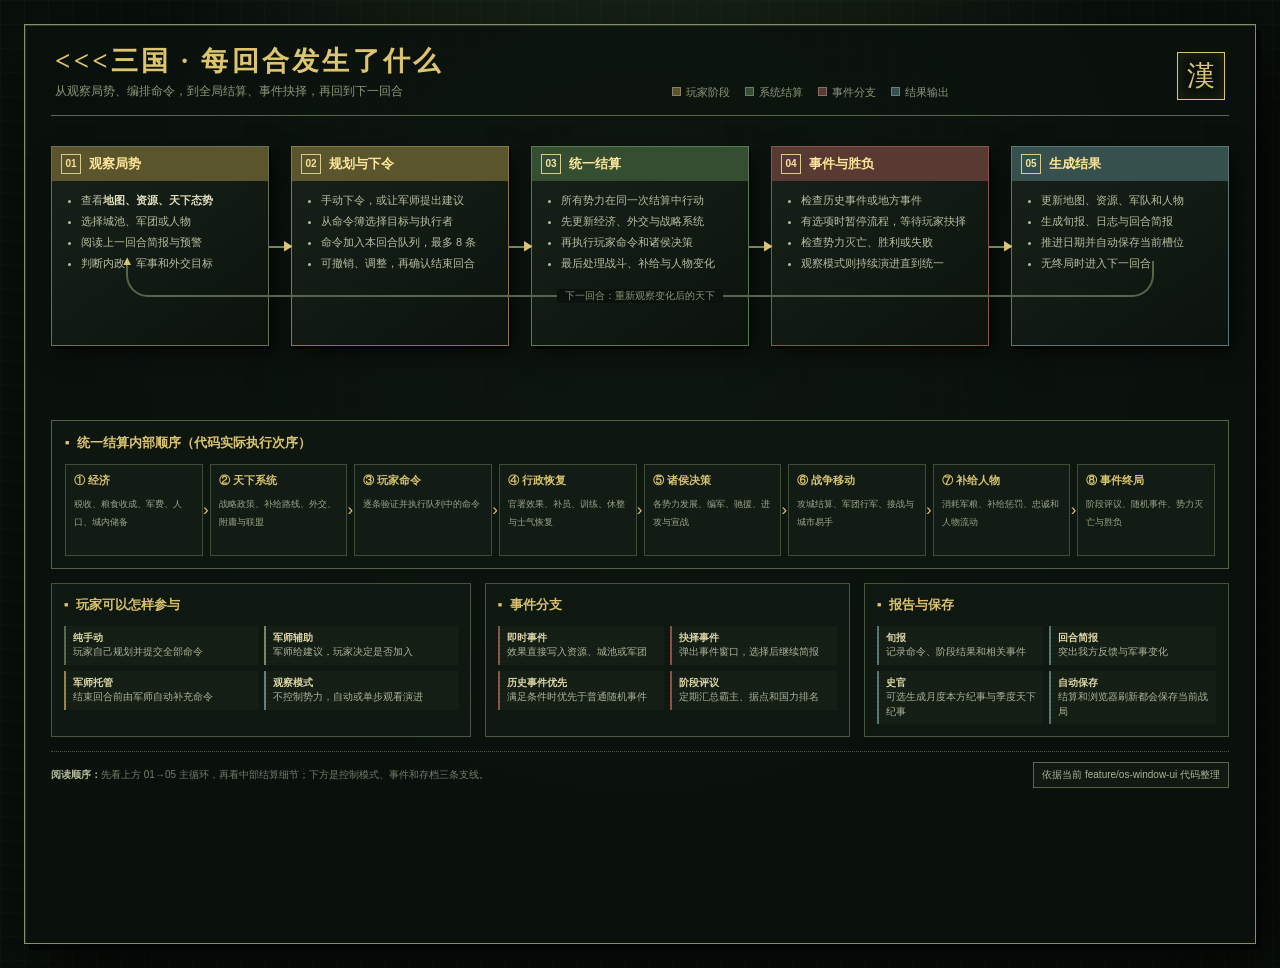
==== docs/game-turn-map.html @ da3f8b7a "docs: add visual turn flow map" ====
<!doctype html>
<html lang="zh-CN">
<head>
  <meta charset="utf-8">
  <meta name="viewport" content="width=device-width,initial-scale=1">
  <title>&lt;&lt;&lt;三国 · 回合流程图</title>
  <style>
    :root{--bg:#09100b;--panel:#111a13;--panel2:#172219;--line:#667353;--dim:#8d967a;--text:#e4dfbc;--gold:#ddc56f;--green:#91b879;--red:#cb7668;--blue:#7fa6a4;--shadow:#020503}
    *{box-sizing:border-box}html,body{margin:0;min-width:1080px;min-height:100%;background:var(--bg);color:var(--text);font-family:"Noto Sans SC","PingFang SC","Microsoft YaHei",sans-serif}body{background-image:linear-gradient(90deg,#53604812 1px,transparent 1px),linear-gradient(#5360480e 1px,transparent 1px),radial-gradient(circle at 50% 30%,#263522 0,transparent 58%);background-size:24px 24px,24px 24px,auto;padding:24px}.sheet{position:relative;width:calc(100vw - 48px);max-width:1500px;min-width:1032px;min-height:920px;margin:auto;border:1px solid #84906d;padding:22px 26px 28px;background:#0b120ddd;box-shadow:5px 6px 0 var(--shadow),18px 24px 70px #000c,inset 1px 1px #aeb78a33}.sheet:before{content:"";position:absolute;inset:0;pointer-events:none;background:repeating-linear-gradient(0deg,transparent 0,transparent 3px,#0002 4px)}header{position:relative;display:flex;align-items:end;justify-content:space-between;border-bottom:1px solid #59644c;padding:0 4px 15px}h1{margin:0;color:var(--gold);font:700 27px/1.1 serif;letter-spacing:.12em}header p{margin:6px 0 0;color:var(--dim);font-size:12px}header .seal{display:grid;place-items:center;width:48px;height:48px;border:1px solid var(--gold);color:var(--gold);font:28px serif;box-shadow:inset 0 0 13px #c3a84d25}.legend{display:flex;gap:15px;color:var(--dim);font-size:11px}.legend i{display:inline-block;width:9px;height:9px;margin-right:5px;border:1px solid #ffffff44}.loop{position:relative;display:grid;grid-template-columns:repeat(5,1fr);gap:22px;margin-top:30px}.node{position:relative;min-height:200px;border:1px solid var(--line);padding:0 12px 12px;background:linear-gradient(145deg,#172119,#0c130e);box-shadow:2px 3px 0 var(--shadow),8px 10px 22px #0008}.node:after{content:"";position:absolute;top:50%;right:-23px;width:22px;border-top:2px solid #78855f}.node:before{content:"▶";position:absolute;z-index:2;top:calc(50% - 8px);right:-27px;color:var(--gold);font-size:13px}.node:last-child:after,.node:last-child:before{display:none}.node-title{display:flex;align-items:center;gap:8px;height:34px;margin:0 -12px 10px;padding:0 9px;background:#46522f;color:#ffe799;font-size:13px;font-weight:700}.node-title b{display:grid;place-items:center;width:20px;height:20px;border:1px solid #d8cc8c;color:#f6e39a;font-size:10px}.node ul{margin:0;padding-left:17px;color:#b9bea2;font-size:11px;line-height:1.65}.node li+li{margin-top:3px}.node strong{color:var(--text)}.plan{border-color:#8d7641}.resolve{border-color:#577a50}.event{border-color:#8b554a}.output{border-color:#597777}.return-arrow{position:absolute;z-index:0;left:8.2%;right:8.2%;top:236px;height:36px;border:2px solid #59644c;border-top:0;border-radius:0 0 22px 22px}.return-arrow:before{content:"▲";position:absolute;left:-7px;top:-8px;color:var(--gold);font-size:13px}.return-arrow span{position:absolute;left:50%;bottom:-8px;transform:translateX(-50%);padding:0 8px;background:#0b120d;color:#899478;font-size:10px}.resolution{position:relative;margin:74px auto 0;border:1px solid #526149;padding:13px 13px 12px;background:#0d160f}.resolution h2,.branch h2{display:flex;align-items:center;gap:8px;margin:0 0 12px;color:var(--gold);font-size:13px}.resolution h2:before,.branch h2:before{content:"■";font-size:7px}.phases{display:grid;grid-template-columns:repeat(8,1fr);gap:7px}.phase{position:relative;min-height:92px;border:1px solid #3f4c3a;padding:8px;background:#121c14}.phase:not(:last-child):after{content:"›";position:absolute;right:-7px;top:35px;z-index:2;color:var(--gold);font-size:17px}.phase b{display:block;margin-bottom:5px;color:#d6c36e;font-size:11px}.phase span{color:#9ca58b;font-size:9px;line-height:1.5}.branches{display:grid;grid-template-columns:1.15fr 1fr 1fr;gap:14px;margin-top:14px}.branch{border:1px solid #4a5742;padding:12px;background:#0f1811}.branch ul{display:grid;grid-template-columns:repeat(2,minmax(0,1fr));gap:6px;margin:0;padding:0;list-style:none}.branch li{border-left:2px solid #596a4e;padding:5px 7px;background:#151f16;color:#aeb69b;font-size:10px;line-height:1.45}.branch li b{display:block;color:#e0d9aa;font-size:10px}.branch.mode li:nth-child(2){border-left-color:#738e65}.branch.mode li:nth-child(3){border-left-color:#9a8549}.branch.mode li:nth-child(4){border-left-color:#667f80}.branch.event-path li{border-left-color:#8b554a}.branch.persist li{border-left-color:#597777}.foot{display:grid;grid-template-columns:1fr auto;align-items:center;margin-top:14px;border-top:1px dotted #505c48;padding-top:10px;color:#747e6b;font-size:10px}.foot strong{color:#b5bd9d}.badge{border:1px solid #5b674f;padding:5px 8px;color:#aeb799;background:#111912}.tip{color:#ccb863}.node.player .node-title{background:#5b552d}.node.resolve .node-title{background:#354e32}.node.event .node-title{background:#593a32}.node.output .node-title{background:#36504d}@media print{body{padding:0;background:#fff}.sheet{box-shadow:none}}
  </style>
</head>
<body>
  <main class="sheet">
    <header>
      <div><h1>&lt;&lt;&lt;三国 · 每回合发生了什么</h1><p>从观察局势、编排命令，到全局结算、事件抉择，再回到下一回合</p></div>
      <div class="legend"><span><i style="background:#5b552d"></i>玩家阶段</span><span><i style="background:#354e32"></i>系统结算</span><span><i style="background:#593a32"></i>事件分支</span><span><i style="background:#36504d"></i>结果输出</span></div>
      <div class="seal">漢</div>
    </header>

    <section class="loop" aria-label="主回合流程">
      <article class="node player"><h2 class="node-title"><b>01</b>观察局势</h2><ul><li>查看<strong>地图、资源、天下态势</strong></li><li>选择城池、军团或人物</li><li>阅读上一回合简报与预警</li><li>判断内政、军事和外交目标</li></ul></article>
      <article class="node player plan"><h2 class="node-title"><b>02</b>规划与下令</h2><ul><li>手动下令，或让军师提出建议</li><li>从命令簿选择目标与执行者</li><li>命令加入本回合队列，最多 8 条</li><li>可撤销、调整，再确认结束回合</li></ul></article>
      <article class="node resolve"><h2 class="node-title"><b>03</b>统一结算</h2><ul><li>所有势力在同一次结算中行动</li><li>先更新经济、外交与战略系统</li><li>再执行玩家命令和诸侯决策</li><li>最后处理战斗、补给与人物变化</li></ul></article>
      <article class="node event"><h2 class="node-title"><b>04</b>事件与胜负</h2><ul><li>检查历史事件或地方事件</li><li>有选项时暂停流程，等待玩家抉择</li><li>检查势力灭亡、胜利或失败</li><li>观察模式则持续演进直到统一</li></ul></article>
      <article class="node output"><h2 class="node-title"><b>05</b>生成结果</h2><ul><li>更新地图、资源、军队和人物</li><li>生成旬报、日志与回合简报</li><li>推进日期并自动保存当前槽位</li><li>无终局时进入下一回合</li></ul></article>
    </section>
    <div class="return-arrow"><span>下一回合：重新观察变化后的天下</span></div>

    <section class="resolution" aria-label="统一结算内部顺序">
      <h2>统一结算内部顺序（代码实际执行次序）</h2>
      <div class="phases">
        <div class="phase"><b>① 经济</b><span>税收、粮食收成、军费、人口、城内储备</span></div>
        <div class="phase"><b>② 天下系统</b><span>战略政策、补给路线、外交、附庸与联盟</span></div>
        <div class="phase"><b>③ 玩家命令</b><span>逐条验证并执行队列中的命令</span></div>
        <div class="phase"><b>④ 行政恢复</b><span>官署效果、补员、训练、休整与士气恢复</span></div>
        <div class="phase"><b>⑤ 诸侯决策</b><span>各势力发展、编军、驰援、进攻与宣战</span></div>
        <div class="phase"><b>⑥ 战争移动</b><span>攻城结算、军团行军、接战与城市易手</span></div>
        <div class="phase"><b>⑦ 补给人物</b><span>消耗军粮、补给惩罚、忠诚和人物流动</span></div>
        <div class="phase"><b>⑧ 事件终局</b><span>阶段评议、随机事件、势力灭亡与胜负</span></div>
      </div>
    </section>

    <section class="branches">
      <article class="branch mode"><h2>玩家可以怎样参与</h2><ul><li><b>纯手动</b>玩家自己规划并提交全部命令</li><li><b>军师辅助</b>军师给建议，玩家决定是否加入</li><li><b>军师托管</b>结束回合前由军师自动补充命令</li><li><b>观察模式</b>不控制势力，自动或单步观看演进</li></ul></article>
      <article class="branch event-path"><h2>事件分支</h2><ul><li><b>即时事件</b>效果直接写入资源、城池或军团</li><li><b>抉择事件</b>弹出事件窗口，选择后继续简报</li><li><b>历史事件优先</b>满足条件时优先于普通随机事件</li><li><b>阶段评议</b>定期汇总霸主、据点和国力排名</li></ul></article>
      <article class="branch persist"><h2>报告与保存</h2><ul><li><b>旬报</b>记录命令、阶段结果和相关事件</li><li><b>回合简报</b>突出我方反馈与军事变化</li><li><b>史官</b>可选生成月度本方纪事与季度天下纪事</li><li><b>自动保存</b>结算和浏览器刷新都会保存当前战局</li></ul></article>
    </section>

    <footer class="foot"><span><strong>阅读顺序：</strong>先看上方 01→05 主循环，再看中部结算细节；下方是控制模式、事件和存档三条支线。</span><span class="badge">依据当前 feature/os-window-ui 代码整理</span></footer>
  </main>
</body>
</html>
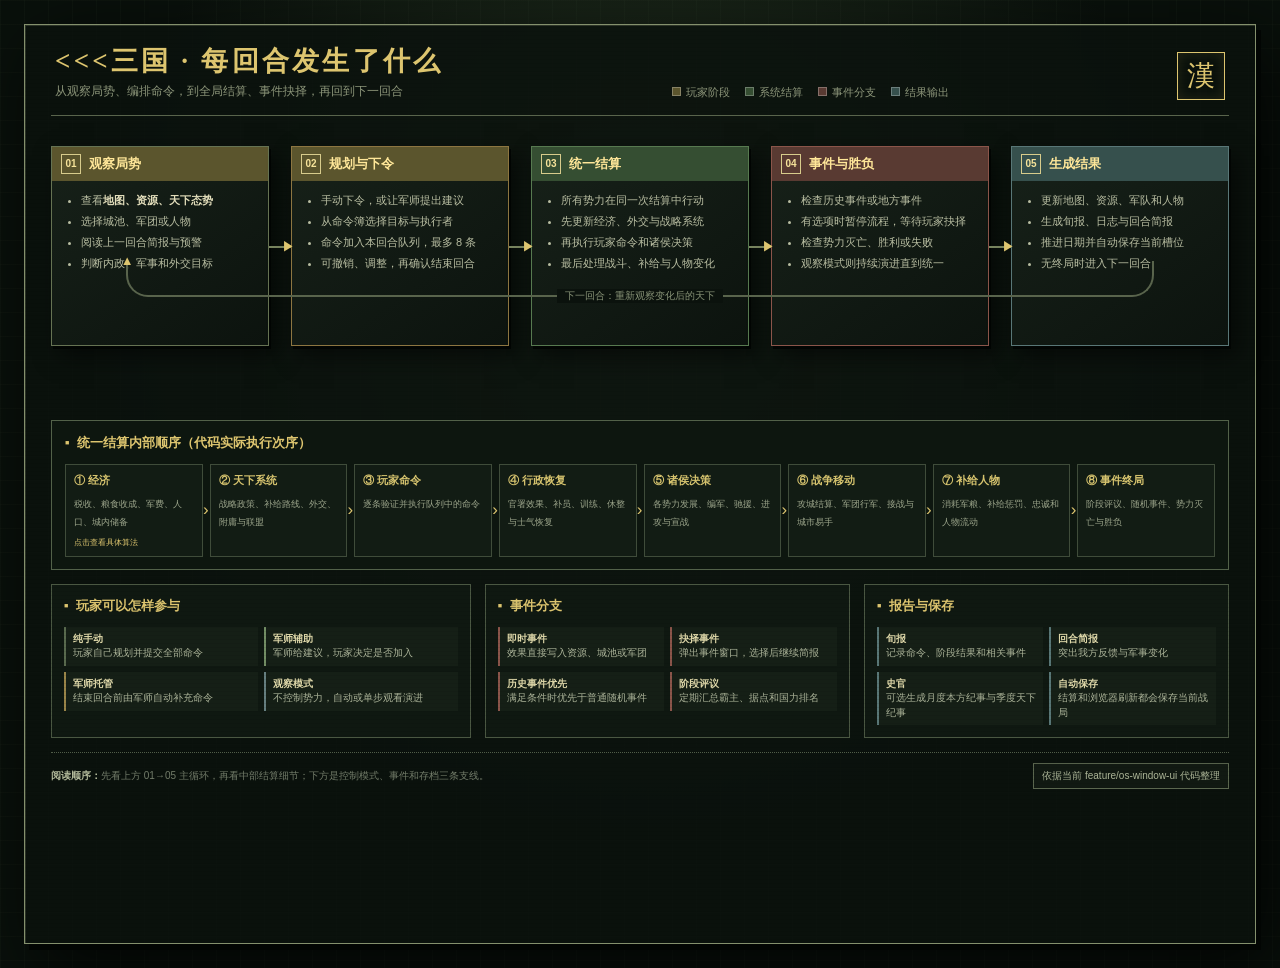
==== commit 024282b4: "docs: add interactive economy formulas" ====
--- a/docs/game-turn-map.html
+++ b/docs/game-turn-map.html
@@ -7,6 +7,9 @@
   <style>
     :root{--bg:#09100b;--panel:#111a13;--panel2:#172219;--line:#667353;--dim:#8d967a;--text:#e4dfbc;--gold:#ddc56f;--green:#91b879;--red:#cb7668;--blue:#7fa6a4;--shadow:#020503}
     *{box-sizing:border-box}html,body{margin:0;min-width:1080px;min-height:100%;background:var(--bg);color:var(--text);font-family:"Noto Sans SC","PingFang SC","Microsoft YaHei",sans-serif}body{background-image:linear-gradient(90deg,#53604812 1px,transparent 1px),linear-gradient(#5360480e 1px,transparent 1px),radial-gradient(circle at 50% 30%,#263522 0,transparent 58%);background-size:24px 24px,24px 24px,auto;padding:24px}.sheet{position:relative;width:calc(100vw - 48px);max-width:1500px;min-width:1032px;min-height:920px;margin:auto;border:1px solid #84906d;padding:22px 26px 28px;background:#0b120ddd;box-shadow:5px 6px 0 var(--shadow),18px 24px 70px #000c,inset 1px 1px #aeb78a33}.sheet:before{content:"";position:absolute;inset:0;pointer-events:none;background:repeating-linear-gradient(0deg,transparent 0,transparent 3px,#0002 4px)}header{position:relative;display:flex;align-items:end;justify-content:space-between;border-bottom:1px solid #59644c;padding:0 4px 15px}h1{margin:0;color:var(--gold);font:700 27px/1.1 serif;letter-spacing:.12em}header p{margin:6px 0 0;color:var(--dim);font-size:12px}header .seal{display:grid;place-items:center;width:48px;height:48px;border:1px solid var(--gold);color:var(--gold);font:28px serif;box-shadow:inset 0 0 13px #c3a84d25}.legend{display:flex;gap:15px;color:var(--dim);font-size:11px}.legend i{display:inline-block;width:9px;height:9px;margin-right:5px;border:1px solid #ffffff44}.loop{position:relative;display:grid;grid-template-columns:repeat(5,1fr);gap:22px;margin-top:30px}.node{position:relative;min-height:200px;border:1px solid var(--line);padding:0 12px 12px;background:linear-gradient(145deg,#172119,#0c130e);box-shadow:2px 3px 0 var(--shadow),8px 10px 22px #0008}.node:after{content:"";position:absolute;top:50%;right:-23px;width:22px;border-top:2px solid #78855f}.node:before{content:"▶";position:absolute;z-index:2;top:calc(50% - 8px);right:-27px;color:var(--gold);font-size:13px}.node:last-child:after,.node:last-child:before{display:none}.node-title{display:flex;align-items:center;gap:8px;height:34px;margin:0 -12px 10px;padding:0 9px;background:#46522f;color:#ffe799;font-size:13px;font-weight:700}.node-title b{display:grid;place-items:center;width:20px;height:20px;border:1px solid #d8cc8c;color:#f6e39a;font-size:10px}.node ul{margin:0;padding-left:17px;color:#b9bea2;font-size:11px;line-height:1.65}.node li+li{margin-top:3px}.node strong{color:var(--text)}.plan{border-color:#8d7641}.resolve{border-color:#577a50}.event{border-color:#8b554a}.output{border-color:#597777}.return-arrow{position:absolute;z-index:0;left:8.2%;right:8.2%;top:236px;height:36px;border:2px solid #59644c;border-top:0;border-radius:0 0 22px 22px}.return-arrow:before{content:"▲";position:absolute;left:-7px;top:-8px;color:var(--gold);font-size:13px}.return-arrow span{position:absolute;left:50%;bottom:-8px;transform:translateX(-50%);padding:0 8px;background:#0b120d;color:#899478;font-size:10px}.resolution{position:relative;margin:74px auto 0;border:1px solid #526149;padding:13px 13px 12px;background:#0d160f}.resolution h2,.branch h2{display:flex;align-items:center;gap:8px;margin:0 0 12px;color:var(--gold);font-size:13px}.resolution h2:before,.branch h2:before{content:"■";font-size:7px}.phases{display:grid;grid-template-columns:repeat(8,1fr);gap:7px}.phase{position:relative;min-height:92px;border:1px solid #3f4c3a;padding:8px;background:#121c14}.phase:not(:last-child):after{content:"›";position:absolute;right:-7px;top:35px;z-index:2;color:var(--gold);font-size:17px}.phase b{display:block;margin-bottom:5px;color:#d6c36e;font-size:11px}.phase span{color:#9ca58b;font-size:9px;line-height:1.5}.branches{display:grid;grid-template-columns:1.15fr 1fr 1fr;gap:14px;margin-top:14px}.branch{border:1px solid #4a5742;padding:12px;background:#0f1811}.branch ul{display:grid;grid-template-columns:repeat(2,minmax(0,1fr));gap:6px;margin:0;padding:0;list-style:none}.branch li{border-left:2px solid #596a4e;padding:5px 7px;background:#151f16;color:#aeb69b;font-size:10px;line-height:1.45}.branch li b{display:block;color:#e0d9aa;font-size:10px}.branch.mode li:nth-child(2){border-left-color:#738e65}.branch.mode li:nth-child(3){border-left-color:#9a8549}.branch.mode li:nth-child(4){border-left-color:#667f80}.branch.event-path li{border-left-color:#8b554a}.branch.persist li{border-left-color:#597777}.foot{display:grid;grid-template-columns:1fr auto;align-items:center;margin-top:14px;border-top:1px dotted #505c48;padding-top:10px;color:#747e6b;font-size:10px}.foot strong{color:#b5bd9d}.badge{border:1px solid #5b674f;padding:5px 8px;color:#aeb799;background:#111912}.tip{color:#ccb863}.node.player .node-title{background:#5b552d}.node.resolve .node-title{background:#354e32}.node.event .node-title{background:#593a32}.node.output .node-title{background:#36504d}@media print{body{padding:0;background:#fff}.sheet{box-shadow:none}}
+  </style>
+  <style>
+    .phase.interactive{width:100%;color:inherit;font:inherit;text-align:left;cursor:pointer;transition:border-color .12s,background .12s,transform .12s}.phase.interactive:hover,.phase.interactive:focus-visible,.phase.interactive[aria-expanded="true"]{border-color:var(--gold);background:#1a2519;outline:0;transform:translateY(-2px)}.phase.interactive .open-hint{display:block;margin-top:7px;color:var(--gold);font-size:8px}.phase.interactive[aria-expanded="true"] .open-hint:after{content:" · 已展开"}.detail-panel{margin-top:10px;border:1px solid #8d7641;padding:12px;background:#0a110c;box-shadow:inset 1px 1px #a99b5f25}.detail-panel[hidden]{display:none}.detail-head{display:flex;align-items:center;justify-content:space-between;border-bottom:1px solid #4f5945;padding-bottom:9px}.detail-head h2{margin:0;color:#f0d477;font-size:15px}.detail-head p{margin:3px 0 0;color:#858e78;font-size:9px}.detail-head button{border:1px solid #677257;padding:4px 9px;background:#172017;color:#c8c2a0;font:9px inherit;cursor:pointer}.formula-grid{display:grid;grid-template-columns:repeat(3,minmax(0,1fr));gap:8px;margin-top:10px}.formula-card{border:1px solid #3f4b39;padding:9px;background:#111a13}.formula-card h3{margin:0 0 7px;color:#d8c36f;font-size:11px}.formula-card code{display:block;margin:5px 0;border-left:2px solid #647759;padding:5px 7px;background:#09100b;color:#cbd5b6;font:9px/1.55 ui-monospace,"SFMono-Regular",Menlo,monospace;white-space:normal}.formula-card p{margin:5px 0;color:#929b85;font-size:9px;line-height:1.55}.formula-card strong{color:#e1dab1}.modifier-strip{display:grid;grid-template-columns:repeat(4,1fr);gap:7px;margin-top:8px}.modifier{border-top:2px solid #58694e;padding:7px;background:#141e15;color:#9da68f;font-size:9px;line-height:1.5}.modifier b{display:block;color:#ded7aa;font-size:10px}.formula-card.warning{border-color:#72483f}.formula-card.warning code{border-left-color:#a26154}.source-note{margin:9px 0 0;color:#6f7968;font-size:8px;text-align:right}
   </style>
 </head>
 <body>
@@ -29,7 +32,7 @@
     <section class="resolution" aria-label="统一结算内部顺序">
       <h2>统一结算内部顺序（代码实际执行次序）</h2>
       <div class="phases">
-        <div class="phase"><b>① 经济</b><span>税收、粮食收成、军费、人口、城内储备</span></div>
+        <button id="economyPhase" type="button" class="phase interactive" aria-expanded="false" aria-controls="economyDetail"><b>① 经济</b><span>税收、粮食收成、军费、人口、城内储备</span><small class="open-hint">点击查看具体算法</small></button>
         <div class="phase"><b>② 天下系统</b><span>战略政策、补给路线、外交、附庸与联盟</span></div>
         <div class="phase"><b>③ 玩家命令</b><span>逐条验证并执行队列中的命令</span></div>
         <div class="phase"><b>④ 行政恢复</b><span>官署效果、补员、训练、休整与士气恢复</span></div>
@@ -40,6 +43,20 @@
       </div>
     </section>
 
+    <section id="economyDetail" class="detail-panel" aria-label="经济结算公式" hidden>
+      <div class="detail-head"><div><h2>① 经济 · 具体计算</h2><p>先计算势力总资源，再更新每座城与辖县；所有最终结果按代码中的位置四舍五入。</p></div><button id="closeEconomyDetail" type="button">收起</button></div>
+      <div class="formula-grid">
+        <article class="formula-card"><h3>税收（金）</h3><code>城市税基 = 商业 × 1.2 + 城市人口 ÷ 30,000</code><code>辖县税基 = 辖县人口 ÷ 18,000 × 辖县商业 ÷ 50</code><code>总税收 = round(Σ城市税基 × 状态修正 × 税率÷10) + round(Σ辖县税基 × 状态修正 × 税率÷10)</code><p>默认税率为 <strong>10%</strong>，因此倍率是 <strong>1.0</strong>；税率可在 0%～30% 调整。</p></article>
+        <article class="formula-card"><h3>粮食收成</h3><code>城市收成 = round(Σ农业 × 3.5 × 状态修正 × 季节修正)</code><code>辖县收成 = round(Σ辖县人口 ÷ 8,000 × 辖县农业 ÷ 50 × 状态修正 × 季节修正)</code><code>总收成 = 城市收成 + 辖县收成</code><p>农业系数 <strong>3.5</strong> 来自当前游戏规则配置。</p></article>
+        <article class="formula-card"><h3>军费与净粮</h3><code>军团耗粮 = 全部军团兵力 ÷ 60</code><code>守军耗粮 = 全部城市守军 ÷ 250</code><code>军费 = round(军团耗粮 + 守军耗粮)</code><code>本回合净粮 = 总收成 − 军费</code><p>当前代码中的“军费”实际以<strong>粮食</strong>扣除，不扣金；军团越多、守军越厚，长期消耗越大。</p></article>
+        <article class="formula-card"><h3>人口变化</h3><code>增长率 = 0.00008 + (治安 − 50) × 0.000006 + 占领修正</code><code>城市新人口 = max(1,000, round(人口 × (1 + 增长率)))</code><code>辖县新人口 = max(500, round(人口 × (1 + 增长率)))</code><p>基础增长约 <strong>0.008%/回合</strong>；治安每高于 50 一点，再增加 0.0006%。</p></article>
+        <article class="formula-card"><h3>城内储备</h3><code>地方产粮 = round(农业 × 3 × 季节修正 × 占领修正)</code><code>城内粮 = min(仓库容量, 原城内粮 + 地方产粮)</code><code>城内金 = 原城内金 + round(商业 × 0.8)</code><p>默认仓库容量为 <strong>20,000</strong>。围城时地方产粮和城内金收入都停止；之后补给路线运输和驻军消耗还会继续改变城内粮。</p></article>
+        <article class="formula-card warning"><h3>粮库跌破零</h3><code>势力粮食归零；各军团损失约 2.5% 兵力（至少 50，保留 100）</code><code>军团士气 −6，补给 −8；各城守军减少 1%（至少保留 100）</code><p>这一步在基础收支后立即发生，因此持续扩军但没有农业基础会快速触发连锁惩罚。</p></article>
+      </div>
+      <div class="modifier-strip"><div class="modifier"><b>正常状态 ×1.0</b>城市及其辖县完整产出。</div><div class="modifier"><b>占领状态 ×0.5</b>税收、总收成和地方产粮减半；人口另加 −0.05%。</div><div class="modifier"><b>围城状态 ×0</b>税收和收成停摆；辖县人口按 −0.05% 衰减。</div><div class="modifier"><b>季节修正</b>7～10月 ×1.35；11～2月 ×0.75；3～6月 ×1.0。</div></div>
+      <p class="source-note">公式来源：js/core/rule-engine.js · resolveEconomies()；配置来源：game/data/common/game_rules.json</p>
+    </section>
+
     <section class="branches">
       <article class="branch mode"><h2>玩家可以怎样参与</h2><ul><li><b>纯手动</b>玩家自己规划并提交全部命令</li><li><b>军师辅助</b>军师给建议，玩家决定是否加入</li><li><b>军师托管</b>结束回合前由军师自动补充命令</li><li><b>观察模式</b>不控制势力，自动或单步观看演进</li></ul></article>
       <article class="branch event-path"><h2>事件分支</h2><ul><li><b>即时事件</b>效果直接写入资源、城池或军团</li><li><b>抉择事件</b>弹出事件窗口，选择后继续简报</li><li><b>历史事件优先</b>满足条件时优先于普通随机事件</li><li><b>阶段评议</b>定期汇总霸主、据点和国力排名</li></ul></article>
@@ -48,5 +65,10 @@
 
     <footer class="foot"><span><strong>阅读顺序：</strong>先看上方 01→05 主循环，再看中部结算细节；下方是控制模式、事件和存档三条支线。</span><span class="badge">依据当前 feature/os-window-ui 代码整理</span></footer>
   </main>
+  <script>
+    const economyPhase=document.getElementById("economyPhase"),economyDetail=document.getElementById("economyDetail"),closeEconomyDetail=document.getElementById("closeEconomyDetail");
+    function setEconomyDetail(open){economyDetail.hidden=!open;economyPhase.setAttribute("aria-expanded",String(open));if(open)economyDetail.scrollIntoView({behavior:"smooth",block:"nearest"})}
+    economyPhase.addEventListener("click",()=>setEconomyDetail(economyDetail.hidden));closeEconomyDetail.addEventListener("click",()=>setEconomyDetail(false));
+  </script>
 </body>
 </html>
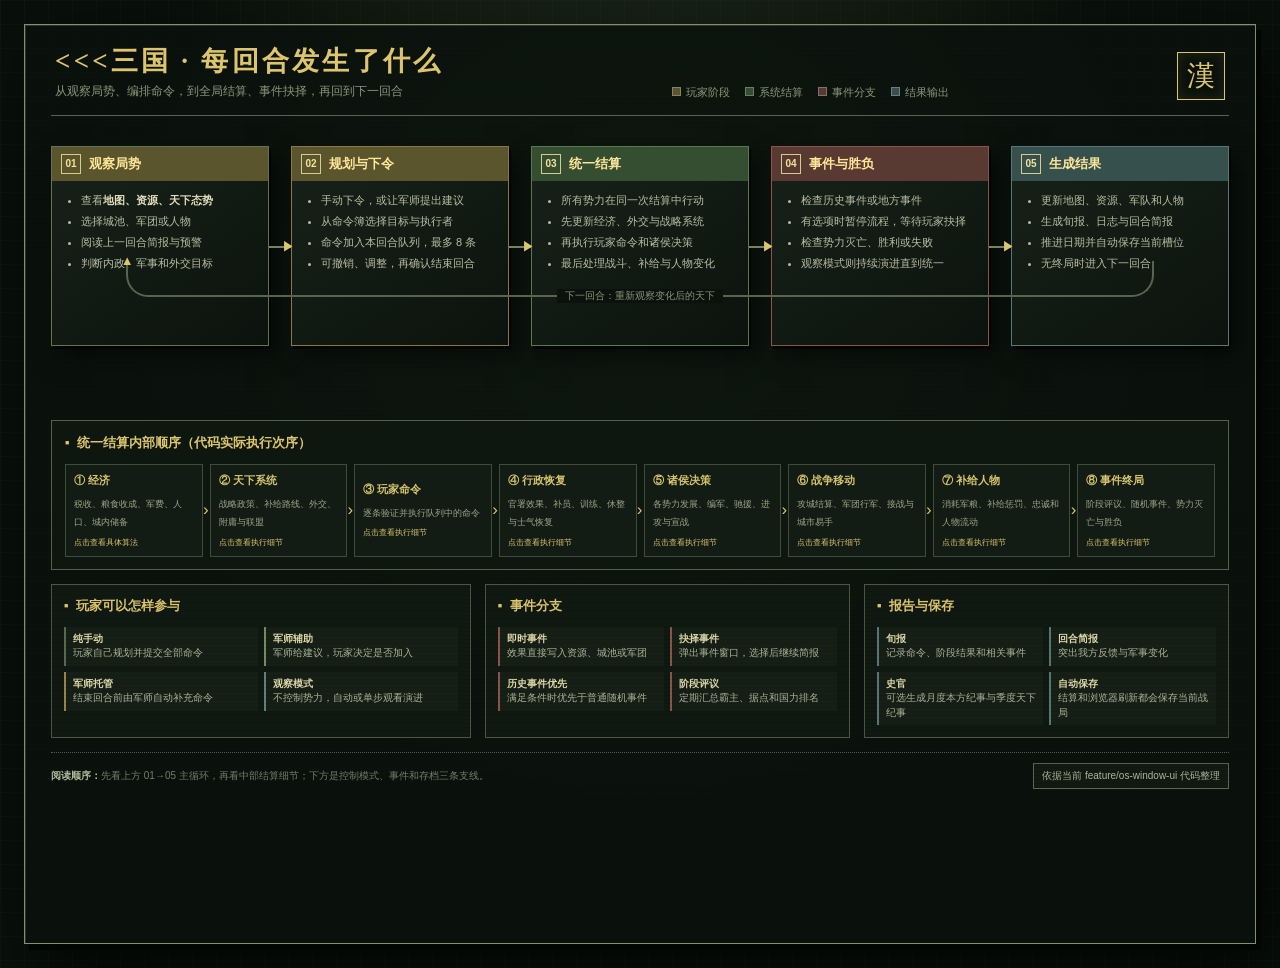
==== commit a23f205d: "docs: complete interactive turn details" ====
--- a/docs/game-turn-map.html
+++ b/docs/game-turn-map.html
@@ -32,19 +32,19 @@
     <section class="resolution" aria-label="统一结算内部顺序">
       <h2>统一结算内部顺序（代码实际执行次序）</h2>
       <div class="phases">
-        <button id="economyPhase" type="button" class="phase interactive" aria-expanded="false" aria-controls="economyDetail"><b>① 经济</b><span>税收、粮食收成、军费、人口、城内储备</span><small class="open-hint">点击查看具体算法</small></button>
-        <div class="phase"><b>② 天下系统</b><span>战略政策、补给路线、外交、附庸与联盟</span></div>
-        <div class="phase"><b>③ 玩家命令</b><span>逐条验证并执行队列中的命令</span></div>
-        <div class="phase"><b>④ 行政恢复</b><span>官署效果、补员、训练、休整与士气恢复</span></div>
-        <div class="phase"><b>⑤ 诸侯决策</b><span>各势力发展、编军、驰援、进攻与宣战</span></div>
-        <div class="phase"><b>⑥ 战争移动</b><span>攻城结算、军团行军、接战与城市易手</span></div>
-        <div class="phase"><b>⑦ 补给人物</b><span>消耗军粮、补给惩罚、忠诚和人物流动</span></div>
-        <div class="phase"><b>⑧ 事件终局</b><span>阶段评议、随机事件、势力灭亡与胜负</span></div>
+        <button type="button" class="phase interactive" data-detail-target="economyDetail" aria-expanded="false"><b>① 经济</b><span>税收、粮食收成、军费、人口、城内储备</span><small class="open-hint">点击查看具体算法</small></button>
+        <button type="button" class="phase interactive" data-detail-target="worldDetail" aria-expanded="false"><b>② 天下系统</b><span>战略政策、补给路线、外交、附庸与联盟</span><small class="open-hint">点击查看执行细节</small></button>
+        <button type="button" class="phase interactive" data-detail-target="ordersDetail" aria-expanded="false"><b>③ 玩家命令</b><span>逐条验证并执行队列中的命令</span><small class="open-hint">点击查看执行细节</small></button>
+        <button type="button" class="phase interactive" data-detail-target="adminDetail" aria-expanded="false"><b>④ 行政恢复</b><span>官署效果、补员、训练、休整与士气恢复</span><small class="open-hint">点击查看执行细节</small></button>
+        <button type="button" class="phase interactive" data-detail-target="aiDetail" aria-expanded="false"><b>⑤ 诸侯决策</b><span>各势力发展、编军、驰援、进攻与宣战</span><small class="open-hint">点击查看执行细节</small></button>
+        <button type="button" class="phase interactive" data-detail-target="warDetail" aria-expanded="false"><b>⑥ 战争移动</b><span>攻城结算、军团行军、接战与城市易手</span><small class="open-hint">点击查看执行细节</small></button>
+        <button type="button" class="phase interactive" data-detail-target="peopleDetail" aria-expanded="false"><b>⑦ 补给人物</b><span>消耗军粮、补给惩罚、忠诚和人物流动</span><small class="open-hint">点击查看执行细节</small></button>
+        <button type="button" class="phase interactive" data-detail-target="eventDetail" aria-expanded="false"><b>⑧ 事件终局</b><span>阶段评议、随机事件、势力灭亡与胜负</span><small class="open-hint">点击查看执行细节</small></button>
       </div>
     </section>
 
     <section id="economyDetail" class="detail-panel" aria-label="经济结算公式" hidden>
-      <div class="detail-head"><div><h2>① 经济 · 具体计算</h2><p>先计算势力总资源，再更新每座城与辖县；所有最终结果按代码中的位置四舍五入。</p></div><button id="closeEconomyDetail" type="button">收起</button></div>
+      <div class="detail-head"><div><h2>① 经济 · 具体计算</h2><p>先计算势力总资源，再更新每座城与辖县；所有最终结果按代码中的位置四舍五入。</p></div><button type="button" data-close-detail>收起</button></div>
       <div class="formula-grid">
         <article class="formula-card"><h3>税收（金）</h3><code>城市税基 = 商业 × 1.2 + 城市人口 ÷ 30,000</code><code>辖县税基 = 辖县人口 ÷ 18,000 × 辖县商业 ÷ 50</code><code>总税收 = round(Σ城市税基 × 状态修正 × 税率÷10) + round(Σ辖县税基 × 状态修正 × 税率÷10)</code><p>默认税率为 <strong>10%</strong>，因此倍率是 <strong>1.0</strong>；税率可在 0%～30% 调整。</p></article>
         <article class="formula-card"><h3>粮食收成</h3><code>城市收成 = round(Σ农业 × 3.5 × 状态修正 × 季节修正)</code><code>辖县收成 = round(Σ辖县人口 ÷ 8,000 × 辖县农业 ÷ 50 × 状态修正 × 季节修正)</code><code>总收成 = 城市收成 + 辖县收成</code><p>农业系数 <strong>3.5</strong> 来自当前游戏规则配置。</p></article>
@@ -57,6 +57,90 @@
       <p class="source-note">公式来源：js/core/rule-engine.js · resolveEconomies()；配置来源：game/data/common/game_rules.json</p>
     </section>
 
+    <section id="worldDetail" class="detail-panel" aria-label="天下系统执行细节" hidden>
+      <div class="detail-head"><div><h2>② 天下系统 · 执行细节</h2><p>经济完成后，依次处理建筑科技、补给路线、外交、附庸、委任军团与联盟。</p></div><button type="button" data-close-detail>收起</button></div>
+      <div class="formula-grid">
+        <article class="formula-card"><h3>建筑、科技与势力特性</h3><code>市集金 = round(数量 × (40 + 商业×0.4) × (1 + 行政科技×0.06 + 势力加成))</code><code>农庄粮 = round(数量 × (70 + 农业×0.7) × (1 + 农业科技×0.08 + 势力加成))</code><p>每座兵营增加守军 120；学宫增加技术点 2；驿站与后勤科技恢复驻城军团补给。围城城市不生效。</p></article>
+        <article class="formula-card"><h3>补给路线审计</h3><code>运量上限 = max(150, 700 − 距离×60 + 驿站×100 + 后勤科技×80)</code><code>实际输粮 = min(运量上限, 来源超出保留量, 目标仓库空位)</code><p>路线只能经过己方、未被围困且无敌军占据的城市；中断和恢复都会写入旬报。</p></article>
+        <article class="formula-card"><h3>天下外交</h3><p>每 3 回合检查一次诸侯关系。战争持续至少 12 回合后可能停战；高关系可能结盟或互不侵犯；邻接且低关系可能爆发战争。</p><p>拥有共同敌人的非交战双方关系 +2；条约到期会被清除。</p></article>
+        <article class="formula-card"><h3>附庸与决胜阶段</h3><p>每 12 回合检查附庸：关系至少 60、未交战且强方国力达到弱方 3 倍时，弱方可能称臣。</p><p>进入决胜阶段后附庸关系全部解除，相邻诸侯更容易撕毁条约并开战。</p></article>
+        <article class="formula-card"><h3>委任军团</h3><p>政策设为“自动执行”时，每 3 回合运行：花费 120 金，为辖区内发展最低的城市农业、商业各 +1。</p><p>委任军团所属、未被围困的军队补给 +5、士气 +2。</p></article>
+        <article class="formula-card"><h3>联盟协同</h3><p>每 3 回合，联盟成员寻找至少 1,200 人的空闲军团，选择通往共同目标的最短可行路线。</p><p>尚未参战时会先宣战，再将军团设为“联军进军”。</p></article>
+      </div>
+    </section>
+
+    <section id="ordersDetail" class="detail-panel" aria-label="玩家命令执行细节" hidden>
+      <div class="detail-head"><div><h2>③ 玩家命令 · 执行细节</h2><p>命令按队列原顺序逐条处理；某条失败不会回滚已经执行的命令，也不会阻止后续命令。</p></div><button type="button" data-close-detail>收起</button></div>
+      <div class="formula-grid">
+        <article class="formula-card"><h3>进入队列前</h3><p>每回合最多 8 条。相同命令、相同目标、相同数量与参数组成同一签名，重复命令会被拒绝。</p><p>关系与个人行动中，同一人物每回合只能承担一次行动。</p></article>
+        <article class="formula-card"><h3>执行路由</h3><p>依次尝试：人事与官职 → 建设后勤 → 外交情报计略 → 组织政策个人 → 内政军事行军。</p><p>无法通过任何规则路由的自由命令只生成失败记录，不改变世界状态。</p></article>
+        <article class="formula-card"><h3>通用验证</h3><p>检查目标是否存在、是否属于己方、人物是否在任、军团是否驻城、是否正在围城，以及金粮、兵力和情报是否满足。</p><p>验证失败只记录原因，不消耗该命令原定资源。</p></article>
+        <article class="formula-card"><h3>即时生效</h3><p>赏罚、调任、政策、外交、买卖粮食、建筑、组建或改编军团等在此阶段立即改变状态。</p><p>发展、募兵、训练等部分命令设置持续 6 回合的官署增益或目标，实际增长在行政阶段发生。</p></article>
+        <article class="formula-card"><h3>战争计划</h3><p>进攻与防御计划会自动生成多条行军命令，但仍受队列剩余容量限制；重复或超出上限的提案会跳过。</p><p>对敌进军前必须处于战争状态，否则接战或进入敌城时会停止。</p></article>
+        <article class="formula-card"><h3>结果记录</h3><p>每条命令的成功、失败、费用和效果都会加入本回合事件列表，随后进入旬报与回合简报。</p></article>
+      </div>
+    </section>
+
+    <section id="adminDetail" class="detail-panel" aria-label="行政恢复执行细节" hidden>
+      <div class="detail-head"><div><h2>④ 行政恢复 · 执行细节</h2><p>围城城市跳过行政发展；官员能力、兼任负担、郡守、督查增益共同决定效率。</p></div><button type="button" data-close-detail>收起</button></div>
+      <div class="formula-grid">
+        <article class="formula-card"><h3>治理效率</h3><code>治理 = (0.82 + 城守得分÷260) × (0.9 + 郡守得分÷450)</code><code>岗位进度 = (0.09 + 对应官员得分÷300) × 治理 × 督查倍率</code><p>督查有效时倍率为 1.9；进度累积满 1 才让农业、商业、治安或城防实际变化 1 点。</p></article>
+        <article class="formula-card"><h3>辖县发展</h3><p>辖县农业、商业、治安按所属城市岗位进度的 55% 累积。官员不是一次性加数值，而是持续影响增长速度。</p></article>
+        <article class="formula-card"><h3>人口官署增量</h3><code>增量 = max(1, round(城市人口 × (0.000015 + 人口官得分×0.0000007) × 治理 × 督查倍率))</code><p>这一增量发生在经济阶段人口自然变化之后。</p></article>
+        <article class="formula-card"><h3>城市自动募兵</h3><p>朝设定的守军目标征募，受兵曹得分、治理、督查、辖县人口池、城内金和城内粮共同限制。</p><code>每名新兵消耗城内金 0.06、城内粮 0.14，并从辖县人口扣除</code></article>
+        <article class="formula-card"><h3>驻城军团补员</h3><p>军团未行军、未攻城且驻己方安全城市时，从超过 1,000 的守军中补员。</p><p>主将、参军和兵曹能力提高补员上限；每补 1 人消耗城内粮 0.1。</p></article>
+        <article class="formula-card"><h3>训练与休整</h3><p>训练官持续积累训练进度，直到军团达到目标训练值。空闲军团随后恢复士气；败退军士气恢复到 45 后转为整备。</p></article>
+      </div>
+    </section>
+
+    <section id="aiDetail" class="detail-panel" aria-label="诸侯决策执行细节" hidden>
+      <div class="detail-head"><div><h2>⑤ 诸侯决策 · 执行细节</h2><p>每个存活诸侯依难度和自身性格分别决策，不直接读取玩家计划。</p></div><button type="button" data-close-detail>收起</button></div>
+      <div class="formula-grid">
+        <article class="formula-card"><h3>内政与守备</h3><p>先补充城市守军；按周期花金提升农业、商业。增长速度、防守容量和军团密度受难度与势力性格修正。</p></article>
+        <article class="formula-card"><h3>组建与补员</h3><p>资金、守军、可用人物和军团数量允许时组建新军；每 3 回合可从驻城守军为弱军补员，同时消耗金粮。</p></article>
+        <article class="formula-card"><h3>优先驰援</h3><p>先比较敌军对己方城市的压力；若压力超过守军约 55%，空闲军团会优先强行军驰援，而不是继续进攻。</p></article>
+        <article class="formula-card"><h3>目标评分</h3><p>综合路线距离、敌我战力比、城市价值、是否中立、是否飞地、是否属于霸主势力，选择分数最低的目标。</p></article>
+        <article class="formula-card"><h3>是否出兵</h3><p>标准难度通常每 2 回合尝试行动；宽松更慢，艰难每回合可行动。补给或士气低于 45 时不会主动进攻。</p><p>战争越到后期，AI 可接受的最低战力比越低。</p></article>
+        <article class="formula-card"><h3>宣战与行军</h3><p>选定非中立目标后先建立战争状态，再规划路线。补给高于 65 时普通行军，否则可能强行军。</p></article>
+      </div>
+    </section>
+
+    <section id="warDetail" class="detail-panel" aria-label="战争移动执行细节" hidden>
+      <div class="detail-head"><div><h2>⑥ 战争移动 · 执行细节</h2><p>先结算已经存在的围城，再移动所有军团；移动途中可能立刻触发野战或建立新围城。</p></div><button type="button" data-close-detail>收起</button></div>
+      <div class="formula-grid">
+        <article class="formula-card"><h3>行军步数与消耗</h3><code>普通行军：1 节点；强行军：最多 2 节点</code><code>基础补给消耗 8；渡河额外 +5；强行军总消耗 ×1.6 后向上取整</code><p>强行军每移动一段另损失士气 3。</p></article>
+        <article class="formula-card"><h3>野战触发</h3><p>进入有敌军的节点立刻接战。战力综合兵种、地形、主将统武、参军智政、士气、训练、补给、阵型战术和难度。</p><p>渡河进攻 ×0.78，强行军接战 ×0.9；关隘防御 ×1.3，渡口防御 ×1.1，伏击防御 ×1.35。</p></article>
+        <article class="formula-card"><h3>野战结果</h3><p>损失按双方战力和兵力计算并分成接战、鏖战、决胜三段记录。败军退回、士气下降；严重失败可能导致主将受伤或被俘。</p></article>
+        <article class="formula-card"><h3>围城每回合</h3><p>攻守双方损兵；城防受损，守方消耗城内粮，缺粮会额外降低士气、人口和守军。孤城压力更大。</p><p>城内士气降至投降线会开城；城防归零且战力条件满足则破城。</p></article>
+        <article class="formula-card"><h3>撤围与占领</h3><p>攻方全部粮尽、士气低于 20 或兵力低于 500 时撤围。夺城后治安、人口、城内金粮受损，并进入 3～6 回合占领状态。</p></article>
+        <article class="formula-card"><h3>未移动军团</h3><p>己方城市内恢复补给；补给线连接可提高恢复，扎营恢复更多并增加士气。滞留非己方区域则持续消耗补给。</p></article>
+      </div>
+    </section>
+
+    <section id="peopleDetail" class="detail-panel" aria-label="补给人物执行细节" hidden>
+      <div class="detail-head"><div><h2>⑦ 补给人物 · 执行细节</h2><p>战争移动后扣除驻军地方粮，再按周期更新人物忠诚与归属。</p></div><button type="button" data-close-detail>收起</button></div>
+      <div class="formula-grid">
+        <article class="formula-card"><h3>驻城军团耗粮</h3><code>需求 = max(5, ceil(军团兵力 ÷ 400))</code><p>从驻地城内粮扣除。粮不足时按缺口比例令补给最多 −8，并令士气 −2。</p></article>
+        <article class="formula-card"><h3>人物忠诚</h3><p>每 3 回合更新：与君主相性高则 +1，相性低则 −1；有官职 +1；拥有达到 40 的重要关系，每条再 +1。</p></article>
+        <article class="formula-card"><h3>低忠叛离</h3><code>忠诚 ≤15 时，叛离概率 = (16 − 忠诚) × 0.012 × 野心</code><p>优先投奔相性最合的其他势力；若最佳相性仍低于 35，则离开成为在野人物。</p></article>
+        <article class="formula-card"><h3>俘虏处理</h3><p>诸侯每隔 6 回合尝试登庸被俘人物；成功率随忠诚下降。被俘至少 18 回合仍未归降时，可能获释。</p></article>
+        <article class="formula-card"><h3>伤病与军职同步</h3><p>战斗中人物可能负伤 6 回合或被俘。回合推进后处理伤愈与体力，并同步主将、副将、参军所在城市。</p></article>
+        <article class="formula-card"><h3>补给归零</h3><p>任何军团在行军或驻扎结算后补给为 0，士气额外 −8；低补给会进一步限制下一回合 AI 或玩家的持续作战能力。</p></article>
+      </div>
+    </section>
+
+    <section id="eventDetail" class="detail-panel" aria-label="事件终局执行细节" hidden>
+      <div class="detail-head"><div><h2>⑧ 事件终局 · 执行细节</h2><p>人物与补给处理后，按“阶段评议 → 随机事件 → 势力灭亡与胜负”收尾。</p></div><button type="button" data-close-detail>收起</button></div>
+      <div class="formula-grid">
+        <article class="formula-card"><h3>阶段评议</h3><p>每 12 回合统计存活势力，按据点数量、再按国力排序，记录当前霸主、我方据点和名次。</p></article>
+        <article class="formula-card"><h3>事件资格</h3><p>检查剧本、玩家势力、回合范围、月份、是否仅一次、冷却、最低资源和最低城池数。已有待决事件时不会再生成。</p></article>
+        <article class="formula-card"><h3>抽取顺序</h3><p>若有符合条件的历史事件，历史事件优先；否则从普通事件池按权重随机。普通随机事件还受最短间隔和自身概率限制。</p></article>
+        <article class="formula-card"><h3>即时与抉择事件</h3><p>无选项事件立即修改金、粮、威望、城池或军团。有选项事件写入待决状态，弹出窗口并阻止下一次结束回合，直到玩家选择。</p></article>
+        <article class="formula-card"><h3>势力灭亡</h3><p>失去最后据点的势力被标记灭亡，其军团移除；在仕和受伤人物成为在野，所持俘虏获释或回归原势力。</p></article>
+        <article class="formula-card"><h3>胜负与回合收尾</h3><p>玩家灭亡则失败；只剩玩家势力则胜利；观察模式只剩一个势力则天下统一。</p><p>之后生成报告、清空命令、推进日期、更新人物生命周期并自动保存。</p></article>
+      </div>
+    </section>
+
     <section class="branches">
       <article class="branch mode"><h2>玩家可以怎样参与</h2><ul><li><b>纯手动</b>玩家自己规划并提交全部命令</li><li><b>军师辅助</b>军师给建议，玩家决定是否加入</li><li><b>军师托管</b>结束回合前由军师自动补充命令</li><li><b>观察模式</b>不控制势力，自动或单步观看演进</li></ul></article>
       <article class="branch event-path"><h2>事件分支</h2><ul><li><b>即时事件</b>效果直接写入资源、城池或军团</li><li><b>抉择事件</b>弹出事件窗口，选择后继续简报</li><li><b>历史事件优先</b>满足条件时优先于普通随机事件</li><li><b>阶段评议</b>定期汇总霸主、据点和国力排名</li></ul></article>
@@ -66,9 +150,10 @@
     <footer class="foot"><span><strong>阅读顺序：</strong>先看上方 01→05 主循环，再看中部结算细节；下方是控制模式、事件和存档三条支线。</span><span class="badge">依据当前 feature/os-window-ui 代码整理</span></footer>
   </main>
   <script>
-    const economyPhase=document.getElementById("economyPhase"),economyDetail=document.getElementById("economyDetail"),closeEconomyDetail=document.getElementById("closeEconomyDetail");
-    function setEconomyDetail(open){economyDetail.hidden=!open;economyPhase.setAttribute("aria-expanded",String(open));if(open)economyDetail.scrollIntoView({behavior:"smooth",block:"nearest"})}
-    economyPhase.addEventListener("click",()=>setEconomyDetail(economyDetail.hidden));closeEconomyDetail.addEventListener("click",()=>setEconomyDetail(false));
+    const detailButtons=[...document.querySelectorAll("[data-detail-target]")],detailPanels=[...document.querySelectorAll(".detail-panel")];
+    function setDetail(button,open){const target=document.getElementById(button.dataset.detailTarget);for(const panel of detailPanels)panel.hidden=panel!==target||!open;for(const item of detailButtons)item.setAttribute("aria-expanded",String(item===button&&open));if(open)target.scrollIntoView({behavior:"smooth",block:"nearest"})}
+    for(const button of detailButtons)button.addEventListener("click",()=>setDetail(button,document.getElementById(button.dataset.detailTarget).hidden));
+    for(const button of document.querySelectorAll("[data-close-detail]"))button.addEventListener("click",()=>{const panel=button.closest(".detail-panel"),trigger=detailButtons.find(item=>item.dataset.detailTarget===panel.id);setDetail(trigger,false)});
   </script>
 </body>
 </html>
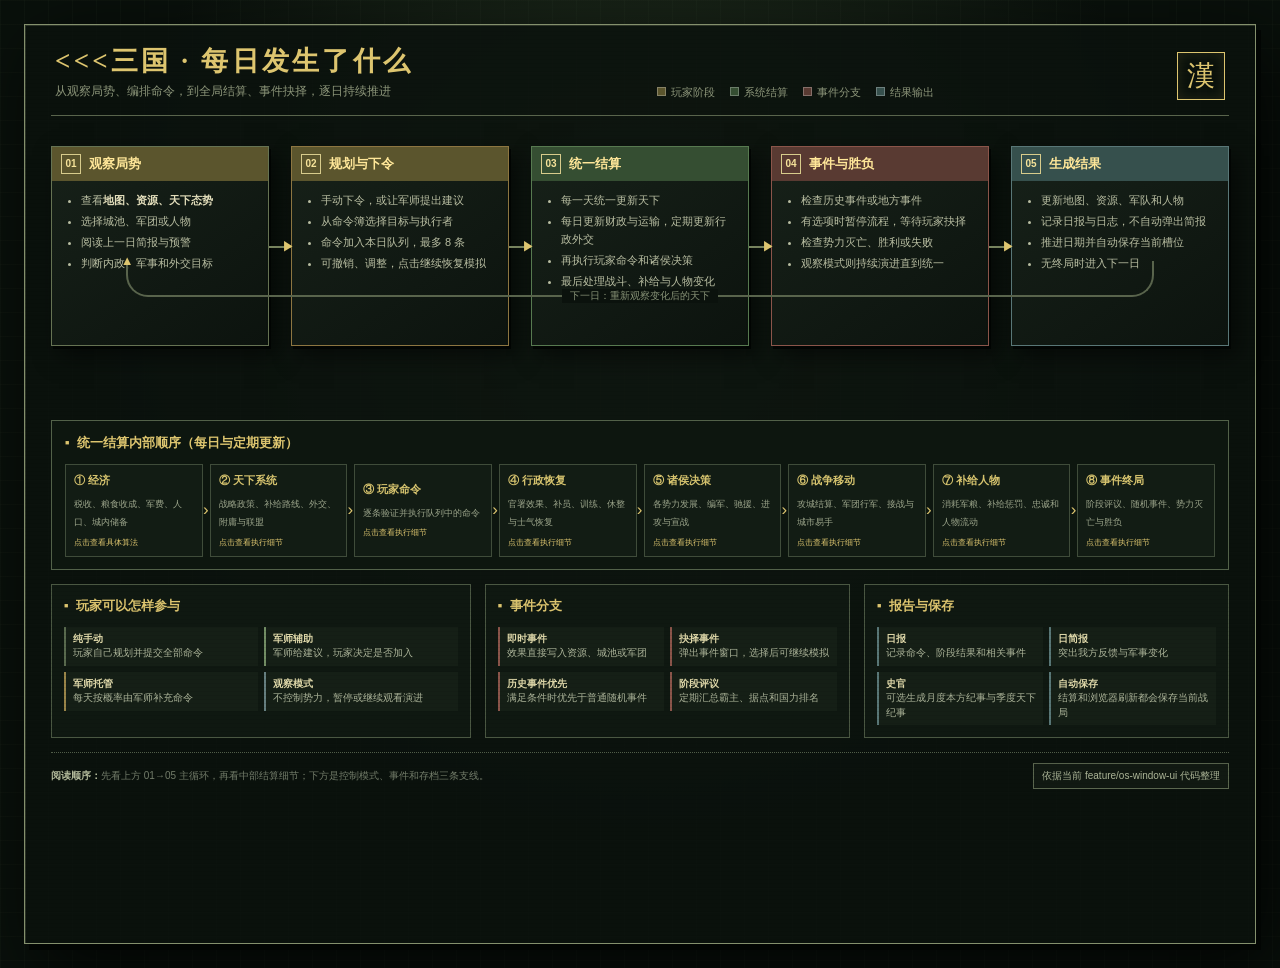
==== commit 219912dc: "Publish daily simulation and fiscal UI update" ====
--- a/docs/game-turn-map.html
+++ b/docs/game-turn-map.html
@@ -3,7 +3,7 @@
 <head>
   <meta charset="utf-8">
   <meta name="viewport" content="width=device-width,initial-scale=1">
-  <title>&lt;&lt;&lt;三国 · 回合流程图</title>
+  <title>&lt;&lt;&lt;三国 · 日流程图</title>
   <style>
     :root{--bg:#09100b;--panel:#111a13;--panel2:#172219;--line:#667353;--dim:#8d967a;--text:#e4dfbc;--gold:#ddc56f;--green:#91b879;--red:#cb7668;--blue:#7fa6a4;--shadow:#020503}
     *{box-sizing:border-box}html,body{margin:0;min-width:1080px;min-height:100%;background:var(--bg);color:var(--text);font-family:"Noto Sans SC","PingFang SC","Microsoft YaHei",sans-serif}body{background-image:linear-gradient(90deg,#53604812 1px,transparent 1px),linear-gradient(#5360480e 1px,transparent 1px),radial-gradient(circle at 50% 30%,#263522 0,transparent 58%);background-size:24px 24px,24px 24px,auto;padding:24px}.sheet{position:relative;width:calc(100vw - 48px);max-width:1500px;min-width:1032px;min-height:920px;margin:auto;border:1px solid #84906d;padding:22px 26px 28px;background:#0b120ddd;box-shadow:5px 6px 0 var(--shadow),18px 24px 70px #000c,inset 1px 1px #aeb78a33}.sheet:before{content:"";position:absolute;inset:0;pointer-events:none;background:repeating-linear-gradient(0deg,transparent 0,transparent 3px,#0002 4px)}header{position:relative;display:flex;align-items:end;justify-content:space-between;border-bottom:1px solid #59644c;padding:0 4px 15px}h1{margin:0;color:var(--gold);font:700 27px/1.1 serif;letter-spacing:.12em}header p{margin:6px 0 0;color:var(--dim);font-size:12px}header .seal{display:grid;place-items:center;width:48px;height:48px;border:1px solid var(--gold);color:var(--gold);font:28px serif;box-shadow:inset 0 0 13px #c3a84d25}.legend{display:flex;gap:15px;color:var(--dim);font-size:11px}.legend i{display:inline-block;width:9px;height:9px;margin-right:5px;border:1px solid #ffffff44}.loop{position:relative;display:grid;grid-template-columns:repeat(5,1fr);gap:22px;margin-top:30px}.node{position:relative;min-height:200px;border:1px solid var(--line);padding:0 12px 12px;background:linear-gradient(145deg,#172119,#0c130e);box-shadow:2px 3px 0 var(--shadow),8px 10px 22px #0008}.node:after{content:"";position:absolute;top:50%;right:-23px;width:22px;border-top:2px solid #78855f}.node:before{content:"▶";position:absolute;z-index:2;top:calc(50% - 8px);right:-27px;color:var(--gold);font-size:13px}.node:last-child:after,.node:last-child:before{display:none}.node-title{display:flex;align-items:center;gap:8px;height:34px;margin:0 -12px 10px;padding:0 9px;background:#46522f;color:#ffe799;font-size:13px;font-weight:700}.node-title b{display:grid;place-items:center;width:20px;height:20px;border:1px solid #d8cc8c;color:#f6e39a;font-size:10px}.node ul{margin:0;padding-left:17px;color:#b9bea2;font-size:11px;line-height:1.65}.node li+li{margin-top:3px}.node strong{color:var(--text)}.plan{border-color:#8d7641}.resolve{border-color:#577a50}.event{border-color:#8b554a}.output{border-color:#597777}.return-arrow{position:absolute;z-index:0;left:8.2%;right:8.2%;top:236px;height:36px;border:2px solid #59644c;border-top:0;border-radius:0 0 22px 22px}.return-arrow:before{content:"▲";position:absolute;left:-7px;top:-8px;color:var(--gold);font-size:13px}.return-arrow span{position:absolute;left:50%;bottom:-8px;transform:translateX(-50%);padding:0 8px;background:#0b120d;color:#899478;font-size:10px}.resolution{position:relative;margin:74px auto 0;border:1px solid #526149;padding:13px 13px 12px;background:#0d160f}.resolution h2,.branch h2{display:flex;align-items:center;gap:8px;margin:0 0 12px;color:var(--gold);font-size:13px}.resolution h2:before,.branch h2:before{content:"■";font-size:7px}.phases{display:grid;grid-template-columns:repeat(8,1fr);gap:7px}.phase{position:relative;min-height:92px;border:1px solid #3f4c3a;padding:8px;background:#121c14}.phase:not(:last-child):after{content:"›";position:absolute;right:-7px;top:35px;z-index:2;color:var(--gold);font-size:17px}.phase b{display:block;margin-bottom:5px;color:#d6c36e;font-size:11px}.phase span{color:#9ca58b;font-size:9px;line-height:1.5}.branches{display:grid;grid-template-columns:1.15fr 1fr 1fr;gap:14px;margin-top:14px}.branch{border:1px solid #4a5742;padding:12px;background:#0f1811}.branch ul{display:grid;grid-template-columns:repeat(2,minmax(0,1fr));gap:6px;margin:0;padding:0;list-style:none}.branch li{border-left:2px solid #596a4e;padding:5px 7px;background:#151f16;color:#aeb69b;font-size:10px;line-height:1.45}.branch li b{display:block;color:#e0d9aa;font-size:10px}.branch.mode li:nth-child(2){border-left-color:#738e65}.branch.mode li:nth-child(3){border-left-color:#9a8549}.branch.mode li:nth-child(4){border-left-color:#667f80}.branch.event-path li{border-left-color:#8b554a}.branch.persist li{border-left-color:#597777}.foot{display:grid;grid-template-columns:1fr auto;align-items:center;margin-top:14px;border-top:1px dotted #505c48;padding-top:10px;color:#747e6b;font-size:10px}.foot strong{color:#b5bd9d}.badge{border:1px solid #5b674f;padding:5px 8px;color:#aeb799;background:#111912}.tip{color:#ccb863}.node.player .node-title{background:#5b552d}.node.resolve .node-title{background:#354e32}.node.event .node-title{background:#593a32}.node.output .node-title{background:#36504d}@media print{body{padding:0;background:#fff}.sheet{box-shadow:none}}
@@ -15,22 +15,22 @@
 <body>
   <main class="sheet">
     <header>
-      <div><h1>&lt;&lt;&lt;三国 · 每回合发生了什么</h1><p>从观察局势、编排命令，到全局结算、事件抉择，再回到下一回合</p></div>
+      <div><h1>&lt;&lt;&lt;三国 · 每日发生了什么</h1><p>从观察局势、编排命令，到全局结算、事件抉择，逐日持续推进</p></div>
       <div class="legend"><span><i style="background:#5b552d"></i>玩家阶段</span><span><i style="background:#354e32"></i>系统结算</span><span><i style="background:#593a32"></i>事件分支</span><span><i style="background:#36504d"></i>结果输出</span></div>
       <div class="seal">漢</div>
     </header>
 
-    <section class="loop" aria-label="主回合流程">
-      <article class="node player"><h2 class="node-title"><b>01</b>观察局势</h2><ul><li>查看<strong>地图、资源、天下态势</strong></li><li>选择城池、军团或人物</li><li>阅读上一回合简报与预警</li><li>判断内政、军事和外交目标</li></ul></article>
-      <article class="node player plan"><h2 class="node-title"><b>02</b>规划与下令</h2><ul><li>手动下令，或让军师提出建议</li><li>从命令簿选择目标与执行者</li><li>命令加入本回合队列，最多 8 条</li><li>可撤销、调整，再确认结束回合</li></ul></article>
-      <article class="node resolve"><h2 class="node-title"><b>03</b>统一结算</h2><ul><li>所有势力在同一次结算中行动</li><li>先更新经济、外交与战略系统</li><li>再执行玩家命令和诸侯决策</li><li>最后处理战斗、补给与人物变化</li></ul></article>
+    <section class="loop" aria-label="主日流程">
+      <article class="node player"><h2 class="node-title"><b>01</b>观察局势</h2><ul><li>查看<strong>地图、资源、天下态势</strong></li><li>选择城池、军团或人物</li><li>阅读上一日简报与预警</li><li>判断内政、军事和外交目标</li></ul></article>
+      <article class="node player plan"><h2 class="node-title"><b>02</b>规划与下令</h2><ul><li>手动下令，或让军师提出建议</li><li>从命令簿选择目标与执行者</li><li>命令加入本日队列，最多 8 条</li><li>可撤销、调整，点击继续恢复模拟</li></ul></article>
+      <article class="node resolve"><h2 class="node-title"><b>03</b>统一结算</h2><ul><li>每一天统一更新天下</li><li>每日更新财政与运输，定期更新行政外交</li><li>再执行玩家命令和诸侯决策</li><li>最后处理战斗、补给与人物变化</li></ul></article>
       <article class="node event"><h2 class="node-title"><b>04</b>事件与胜负</h2><ul><li>检查历史事件或地方事件</li><li>有选项时暂停流程，等待玩家抉择</li><li>检查势力灭亡、胜利或失败</li><li>观察模式则持续演进直到统一</li></ul></article>
-      <article class="node output"><h2 class="node-title"><b>05</b>生成结果</h2><ul><li>更新地图、资源、军队和人物</li><li>生成旬报、日志与回合简报</li><li>推进日期并自动保存当前槽位</li><li>无终局时进入下一回合</li></ul></article>
+      <article class="node output"><h2 class="node-title"><b>05</b>生成结果</h2><ul><li>更新地图、资源、军队和人物</li><li>记录日报与日志，不自动弹出简报</li><li>推进日期并自动保存当前槽位</li><li>无终局时进入下一日</li></ul></article>
     </section>
-    <div class="return-arrow"><span>下一回合：重新观察变化后的天下</span></div>
+    <div class="return-arrow"><span>下一日：重新观察变化后的天下</span></div>
 
     <section class="resolution" aria-label="统一结算内部顺序">
-      <h2>统一结算内部顺序（代码实际执行次序）</h2>
+      <h2>统一结算内部顺序（每日与定期更新）</h2>
       <div class="phases">
         <button type="button" class="phase interactive" data-detail-target="economyDetail" aria-expanded="false"><b>① 经济</b><span>税收、粮食收成、军费、人口、城内储备</span><small class="open-hint">点击查看具体算法</small></button>
         <button type="button" class="phase interactive" data-detail-target="worldDetail" aria-expanded="false"><b>② 天下系统</b><span>战略政策、补给路线、外交、附庸与联盟</span><small class="open-hint">点击查看执行细节</small></button>
@@ -44,40 +44,40 @@
     </section>
 
     <section id="economyDetail" class="detail-panel" aria-label="经济结算公式" hidden>
-      <div class="detail-head"><div><h2>① 经济 · 具体计算</h2><p>先计算势力总资源，再更新每座城与辖县；所有最终结果按代码中的位置四舍五入。</p></div><button type="button" data-close-detail>收起</button></div>
+      <div class="detail-head"><div><h2>① 经济 · 具体计算</h2><p>每日累计生产与支出；按各自周期征收，并结算在途运输、工程与徭役。</p></div><button type="button" data-close-detail>收起</button></div>
       <div class="formula-grid">
-        <article class="formula-card"><h3>税收（金）</h3><code>城市税基 = 商业 × 1.2 + 城市人口 ÷ 30,000</code><code>辖县税基 = 辖县人口 ÷ 18,000 × 辖县商业 ÷ 50</code><code>总税收 = round(Σ城市税基 × 状态修正 × 税率÷10) + round(Σ辖县税基 × 状态修正 × 税率÷10)</code><p>默认税率为 <strong>10%</strong>，因此倍率是 <strong>1.0</strong>；税率可在 0%～30% 调整。</p></article>
-        <article class="formula-card"><h3>粮食收成</h3><code>城市收成 = round(Σ农业 × 3.5 × 状态修正 × 季节修正)</code><code>辖县收成 = round(Σ辖县人口 ÷ 8,000 × 辖县农业 ÷ 50 × 状态修正 × 季节修正)</code><code>总收成 = 城市收成 + 辖县收成</code><p>农业系数 <strong>3.5</strong> 来自当前游戏规则配置。</p></article>
-        <article class="formula-card"><h3>军费与净粮</h3><code>军团耗粮 = 全部军团兵力 ÷ 60</code><code>守军耗粮 = 全部城市守军 ÷ 250</code><code>军费 = round(军团耗粮 + 守军耗粮)</code><code>本回合净粮 = 总收成 − 军费</code><p>当前代码中的“军费”实际以<strong>粮食</strong>扣除，不扣金；军团越多、守军越厚，长期消耗越大。</p></article>
-        <article class="formula-card"><h3>人口变化</h3><code>增长率 = 0.00008 + (治安 − 50) × 0.000006 + 占领修正</code><code>城市新人口 = max(1,000, round(人口 × (1 + 增长率)))</code><code>辖县新人口 = max(500, round(人口 × (1 + 增长率)))</code><p>基础增长约 <strong>0.008%/回合</strong>；治安每高于 50 一点，再增加 0.0006%。</p></article>
-        <article class="formula-card"><h3>城内储备</h3><code>地方产粮 = round(农业 × 3 × 季节修正 × 占领修正)</code><code>城内粮 = min(仓库容量, 原城内粮 + 地方产粮)</code><code>城内金 = 原城内金 + round(商业 × 0.8)</code><p>默认仓库容量为 <strong>20,000</strong>。围城时地方产粮和城内金收入都停止；之后补给路线运输和驻军消耗还会继续改变城内粮。</p></article>
-        <article class="formula-card warning"><h3>粮库跌破零</h3><code>势力粮食归零；各军团损失约 2.5% 兵力（至少 50，保留 100）</code><code>军团士气 −6，补给 −8；各城守军减少 1%（至少保留 100）</code><p>这一步在基础收支后立即发生，因此持续扩军但没有农业基础会快速触发连锁惩罚。</p></article>
+        <article class="formula-card"><h3>田赋与商业税（贯）</h3><p>田赋按农村人口、农业与田赋税率累计；商业税按商业、农村人口、市集与商税率累计。民心、占领、围城和徭役影响产出。两项默认每月征收，税率与周期分别设置。</p></article>
+        <article class="formula-card"><h3>秋收（石）</h3><p>每日累计农田产出，九月月末收获。官员能力、农田、民心与徭役影响收成。征收后分为行政损耗、地方消耗、留用与上缴。</p></article>
+        <article class="formula-card"><h3>守军与军队仓储</h3><code>军团每日粮需 = ceil(兵力 ÷ 600)</code><p>军团消耗自身仓储；驻己方安全城池时可从当地补给。地方另承担官僚与守军日常消耗；围城军需按攻城结算处理。</p></article>
+        <article class="formula-card"><h3>人口与徭役</h3><p>人口每日按治安和占领状态变化，保留小数累计。徭役从辖县调出人员，按人日记录工作量，影响生产；工程完成或遣散后返回原县。</p></article>
+        <article class="formula-card"><h3>地方财政与中央府库</h3><p>地方留存钱币、粮食与布帛；上缴部分形成运输记录。府库仅计已入库资源，详情显示在途数量、目的地、尚需日数与受阻状态。</p></article>
+        <article class="formula-card warning"><h3>布帛与征收成本</h3><p>布帛默认每季征收，可赏赐武将。每次征收消耗地方钱币并增加官员事务负担；同类税目当月不可重复征收。</p></article>
       </div>
       <div class="modifier-strip"><div class="modifier"><b>正常状态 ×1.0</b>城市及其辖县完整产出。</div><div class="modifier"><b>占领状态 ×0.5</b>税收、总收成和地方产粮减半；人口另加 −0.05%。</div><div class="modifier"><b>围城状态 ×0</b>税收和收成停摆；辖县人口按 −0.05% 衰减。</div><div class="modifier"><b>季节修正</b>7～10月 ×1.35；11～2月 ×0.75；3～6月 ×1.0。</div></div>
-      <p class="source-note">公式来源：js/core/rule-engine.js · resolveEconomies()；配置来源：game/data/common/game_rules.json</p>
+      <p class="source-note">公式来源：js/core/fiscal-system.js；配置来源：game/data/common/game_rules.json</p>
     </section>
 
     <section id="worldDetail" class="detail-panel" aria-label="天下系统执行细节" hidden>
       <div class="detail-head"><div><h2>② 天下系统 · 执行细节</h2><p>经济完成后，依次处理建筑科技、补给路线、外交、附庸、委任军团与联盟。</p></div><button type="button" data-close-detail>收起</button></div>
       <div class="formula-grid">
-        <article class="formula-card"><h3>建筑、科技与势力特性</h3><code>市集金 = round(数量 × (40 + 商业×0.4) × (1 + 行政科技×0.06 + 势力加成))</code><code>农庄粮 = round(数量 × (70 + 农业×0.7) × (1 + 农业科技×0.08 + 势力加成))</code><p>每座兵营增加守军 120；学宫增加技术点 2；驿站与后勤科技恢复驻城军团补给。围城城市不生效。</p></article>
-        <article class="formula-card"><h3>补给路线审计</h3><code>运量上限 = max(150, 700 − 距离×60 + 驿站×100 + 后勤科技×80)</code><code>实际输粮 = min(运量上限, 来源超出保留量, 目标仓库空位)</code><p>路线只能经过己方、未被围困且无敌军占据的城市；中断和恢复都会写入旬报。</p></article>
-        <article class="formula-card"><h3>天下外交</h3><p>每 3 回合检查一次诸侯关系。战争持续至少 12 回合后可能停战；高关系可能结盟或互不侵犯；邻接且低关系可能爆发战争。</p><p>拥有共同敌人的非交战双方关系 +2；条约到期会被清除。</p></article>
-        <article class="formula-card"><h3>附庸与决胜阶段</h3><p>每 12 回合检查附庸：关系至少 60、未交战且强方国力达到弱方 3 倍时，弱方可能称臣。</p><p>进入决胜阶段后附庸关系全部解除，相邻诸侯更容易撕毁条约并开战。</p></article>
-        <article class="formula-card"><h3>委任军团</h3><p>政策设为“自动执行”时，每 3 回合运行：花费 120 金，为辖区内发展最低的城市农业、商业各 +1。</p><p>委任军团所属、未被围困的军队补给 +5、士气 +2。</p></article>
-        <article class="formula-card"><h3>联盟协同</h3><p>每 3 回合，联盟成员寻找至少 1,200 人的空闲军团，选择通往共同目标的最短可行路线。</p><p>尚未参战时会先宣战，再将军团设为“联军进军”。</p></article>
+        <article class="formula-card"><h3>建筑与科技</h3><p>建筑、科技、官署发展与攻城每十日更新。市集、农庄产出计入地方财政，不再直接增加府库。</p></article>
+        <article class="formula-card"><h3>补给路线审计</h3><code>运量上限 = max(150, 700 − 距离×60 + 驿站×100 + 后勤科技×80)</code><code>实际输粮 = min(运量上限, 来源超出保留量, 目标仓库空位)</code><p>路线只能经过己方、未被围困且无敌军占据的城市；中断和恢复都会写入日报。</p></article>
+        <article class="formula-card"><h3>天下外交</h3><p>每月检查一次诸侯关系。战争持续至少 12 日后可能停战；高关系可能结盟或互不侵犯；邻接且低关系可能爆发战争。</p><p>拥有共同敌人的非交战双方关系 +2；条约到期会被清除。</p></article>
+        <article class="formula-card"><h3>附庸与决胜阶段</h3><p>每季检查附庸：关系至少 60、未交战且强方国力达到弱方 3 倍时，弱方可能称臣。</p><p>进入决胜阶段后附庸关系全部解除，相邻诸侯更容易撕毁条约并开战。</p></article>
+        <article class="formula-card"><h3>委任军团</h3><p>政策设为“自动执行”时，每月运行：花费 120 金，为辖区内发展最低的城市农业、商业各 +1。</p><p>委任军团所属、未被围困的军队补给 +5、士气 +2。</p></article>
+        <article class="formula-card"><h3>联盟协同</h3><p>每月，联盟成员寻找至少 1,200 人的空闲军团，选择通往共同目标的最短可行路线。</p><p>尚未参战时会先宣战，再将军团设为“联军进军”。</p></article>
       </div>
     </section>
 
     <section id="ordersDetail" class="detail-panel" aria-label="玩家命令执行细节" hidden>
       <div class="detail-head"><div><h2>③ 玩家命令 · 执行细节</h2><p>命令按队列原顺序逐条处理；某条失败不会回滚已经执行的命令，也不会阻止后续命令。</p></div><button type="button" data-close-detail>收起</button></div>
       <div class="formula-grid">
-        <article class="formula-card"><h3>进入队列前</h3><p>每回合最多 8 条。相同命令、相同目标、相同数量与参数组成同一签名，重复命令会被拒绝。</p><p>关系与个人行动中，同一人物每回合只能承担一次行动。</p></article>
+        <article class="formula-card"><h3>进入队列前</h3><p>每日最多 8 条。相同命令、相同目标、相同数量与参数组成同一签名，重复命令会被拒绝。</p><p>关系与个人行动中，同一人物每日只能承担一次行动。</p></article>
         <article class="formula-card"><h3>执行路由</h3><p>依次尝试：人事与官职 → 建设后勤 → 外交情报计略 → 组织政策个人 → 内政军事行军。</p><p>无法通过任何规则路由的自由命令只生成失败记录，不改变世界状态。</p></article>
         <article class="formula-card"><h3>通用验证</h3><p>检查目标是否存在、是否属于己方、人物是否在任、军团是否驻城、是否正在围城，以及金粮、兵力和情报是否满足。</p><p>验证失败只记录原因，不消耗该命令原定资源。</p></article>
-        <article class="formula-card"><h3>即时生效</h3><p>赏罚、调任、政策、外交、买卖粮食、建筑、组建或改编军团等在此阶段立即改变状态。</p><p>发展、募兵、训练等部分命令设置持续 6 回合的官署增益或目标，实际增长在行政阶段发生。</p></article>
+        <article class="formula-card"><h3>即时生效</h3><p>赏罚、调任、政策、外交、买卖粮食、建筑、组建或改编军团等在此阶段立即改变状态。</p><p>发展、募兵、训练等部分命令设置持续六十日的官署增益或目标，实际增长在行政阶段发生。</p></article>
         <article class="formula-card"><h3>战争计划</h3><p>进攻与防御计划会自动生成多条行军命令，但仍受队列剩余容量限制；重复或超出上限的提案会跳过。</p><p>对敌进军前必须处于战争状态，否则接战或进入敌城时会停止。</p></article>
-        <article class="formula-card"><h3>结果记录</h3><p>每条命令的成功、失败、费用和效果都会加入本回合事件列表，随后进入旬报与回合简报。</p></article>
+        <article class="formula-card"><h3>结果记录</h3><p>每条命令的成功、失败、费用和效果都会加入本日事件列表，随后进入日报与日简报。</p></article>
       </div>
     </section>
 
@@ -96,11 +96,11 @@
     <section id="aiDetail" class="detail-panel" aria-label="诸侯决策执行细节" hidden>
       <div class="detail-head"><div><h2>⑤ 诸侯决策 · 执行细节</h2><p>每个存活诸侯依难度和自身性格分别决策，不直接读取玩家计划。</p></div><button type="button" data-close-detail>收起</button></div>
       <div class="formula-grid">
-        <article class="formula-card"><h3>内政与守备</h3><p>先补充城市守军；按周期花金提升农业、商业。增长速度、防守容量和军团密度受难度与势力性格修正。</p></article>
-        <article class="formula-card"><h3>组建与补员</h3><p>资金、守军、可用人物和军团数量允许时组建新军；每 3 回合可从驻城守军为弱军补员，同时消耗金粮。</p></article>
+        <article class="formula-card"><h3>内政与守备</h3><p>先补充城市守军；每天按概率花钱提升农业、商业。增长速度、防守容量和军团密度受难度与势力性格修正。</p></article>
+        <article class="formula-card"><h3>组建与补员</h3><p>资金、守军、可用人物和军团数量允许时组建新军；每日按概率从驻城守军为弱军补员，同时消耗金粮。</p></article>
         <article class="formula-card"><h3>优先驰援</h3><p>先比较敌军对己方城市的压力；若压力超过守军约 55%，空闲军团会优先强行军驰援，而不是继续进攻。</p></article>
         <article class="formula-card"><h3>目标评分</h3><p>综合路线距离、敌我战力比、城市价值、是否中立、是否飞地、是否属于霸主势力，选择分数最低的目标。</p></article>
-        <article class="formula-card"><h3>是否出兵</h3><p>标准难度通常每 2 回合尝试行动；宽松更慢，艰难每回合可行动。补给或士气低于 45 时不会主动进攻。</p><p>战争越到后期，AI 可接受的最低战力比越低。</p></article>
+        <article class="formula-card"><h3>每日概率决策</h3><p>各军团每天独立判断是否行动，不设固定日期或冷却间隔；难度影响行动概率。补给、士气低于 45 时不主动进攻；威胁下优先考虑驰援。</p></article>
         <article class="formula-card"><h3>宣战与行军</h3><p>选定非中立目标后先建立战争状态，再规划路线。补给高于 65 时普通行军，否则可能强行军。</p></article>
       </div>
     </section>
@@ -108,11 +108,11 @@
     <section id="warDetail" class="detail-panel" aria-label="战争移动执行细节" hidden>
       <div class="detail-head"><div><h2>⑥ 战争移动 · 执行细节</h2><p>先结算已经存在的围城，再移动所有军团；移动途中可能立刻触发野战或建立新围城。</p></div><button type="button" data-close-detail>收起</button></div>
       <div class="formula-grid">
-        <article class="formula-card"><h3>行军步数与消耗</h3><code>普通行军：1 节点；强行军：最多 2 节点</code><code>基础补给消耗 8；渡河额外 +5；强行军总消耗 ×1.6 后向上取整</code><p>强行军每移动一段另损失士气 3。</p></article>
+        <article class="formula-card"><h3>行军步数与消耗</h3><code>普通行军：每十日 1 节点；强行军：每五日 1 节点</code><code>基础补给消耗 8；渡河额外 +5；强行军总消耗 ×1.6 后向上取整</code><p>强行军每移动一段另损失士气 3。</p></article>
         <article class="formula-card"><h3>野战触发</h3><p>进入有敌军的节点立刻接战。战力综合兵种、地形、主将统武、参军智政、士气、训练、补给、阵型战术和难度。</p><p>渡河进攻 ×0.78，强行军接战 ×0.9；关隘防御 ×1.3，渡口防御 ×1.1，伏击防御 ×1.35。</p></article>
         <article class="formula-card"><h3>野战结果</h3><p>损失按双方战力和兵力计算并分成接战、鏖战、决胜三段记录。败军退回、士气下降；严重失败可能导致主将受伤或被俘。</p></article>
-        <article class="formula-card"><h3>围城每回合</h3><p>攻守双方损兵；城防受损，守方消耗城内粮，缺粮会额外降低士气、人口和守军。孤城压力更大。</p><p>城内士气降至投降线会开城；城防归零且战力条件满足则破城。</p></article>
-        <article class="formula-card"><h3>撤围与占领</h3><p>攻方全部粮尽、士气低于 20 或兵力低于 500 时撤围。夺城后治安、人口、城内金粮受损，并进入 3～6 回合占领状态。</p></article>
+        <article class="formula-card"><h3>围城每十日</h3><p>攻守双方损兵；城防受损，守方消耗城内粮，缺粮会额外降低士气、人口和守军。孤城压力更大。</p><p>城内士气降至投降线会开城；城防归零且战力条件满足则破城。</p></article>
+        <article class="formula-card"><h3>撤围与占领</h3><p>攻方全部粮尽、士气低于 20 或兵力低于 500 时撤围。夺城后治安、人口、城内金粮受损，并进入 30～60 日占领状态。</p></article>
         <article class="formula-card"><h3>未移动军团</h3><p>己方城市内恢复补给；补给线连接可提高恢复，扎营恢复更多并增加士气。滞留非己方区域则持续消耗补给。</p></article>
       </div>
     </section>
@@ -120,31 +120,31 @@
     <section id="peopleDetail" class="detail-panel" aria-label="补给人物执行细节" hidden>
       <div class="detail-head"><div><h2>⑦ 补给人物 · 执行细节</h2><p>战争移动后扣除驻军地方粮，再按周期更新人物忠诚与归属。</p></div><button type="button" data-close-detail>收起</button></div>
       <div class="formula-grid">
-        <article class="formula-card"><h3>驻城军团耗粮</h3><code>需求 = max(5, ceil(军团兵力 ÷ 400))</code><p>从驻地城内粮扣除。粮不足时按缺口比例令补给最多 −8，并令士气 −2。</p></article>
-        <article class="formula-card"><h3>人物忠诚</h3><p>每 3 回合更新：与君主相性高则 +1，相性低则 −1；有官职 +1；拥有达到 40 的重要关系，每条再 +1。</p></article>
+        <article class="formula-card"><h3>驻城军团耗粮</h3><code>需求 = ceil(军团兵力 ÷ 600)</code><p>从军队仓储扣除。粮不足时按缺口比例令补给最多 −8，并令士气 −2。</p></article>
+        <article class="formula-card"><h3>人物忠诚</h3><p>每月更新：与君主相性高则 +1，相性低则 −1；有官职 +1；拥有达到 40 的重要关系，每条再 +1。</p></article>
         <article class="formula-card"><h3>低忠叛离</h3><code>忠诚 ≤15 时，叛离概率 = (16 − 忠诚) × 0.012 × 野心</code><p>优先投奔相性最合的其他势力；若最佳相性仍低于 35，则离开成为在野人物。</p></article>
-        <article class="formula-card"><h3>俘虏处理</h3><p>诸侯每隔 6 回合尝试登庸被俘人物；成功率随忠诚下降。被俘至少 18 回合仍未归降时，可能获释。</p></article>
-        <article class="formula-card"><h3>伤病与军职同步</h3><p>战斗中人物可能负伤 6 回合或被俘。回合推进后处理伤愈与体力，并同步主将、副将、参军所在城市。</p></article>
-        <article class="formula-card"><h3>补给归零</h3><p>任何军团在行军或驻扎结算后补给为 0，士气额外 −8；低补给会进一步限制下一回合 AI 或玩家的持续作战能力。</p></article>
+        <article class="formula-card"><h3>俘虏处理</h3><p>被俘六十日后，诸侯每日按概率尝试登庸；成功率随忠诚下降。被俘至少一百八十日仍未归降时，可能获释。</p></article>
+        <article class="formula-card"><h3>伤病与军职同步</h3><p>战斗中人物可能负伤六十日或被俘。日推进后处理伤愈与体力，并同步主将、副将、参军所在城市。</p></article>
+        <article class="formula-card"><h3>补给归零</h3><p>任何军团在行军或驻扎结算后补给为 0，士气额外 −8；低补给会进一步限制下一日 AI 或玩家的持续作战能力。</p></article>
       </div>
     </section>
 
     <section id="eventDetail" class="detail-panel" aria-label="事件终局执行细节" hidden>
       <div class="detail-head"><div><h2>⑧ 事件终局 · 执行细节</h2><p>人物与补给处理后，按“阶段评议 → 随机事件 → 势力灭亡与胜负”收尾。</p></div><button type="button" data-close-detail>收起</button></div>
       <div class="formula-grid">
-        <article class="formula-card"><h3>阶段评议</h3><p>每 12 回合统计存活势力，按据点数量、再按国力排序，记录当前霸主、我方据点和名次。</p></article>
-        <article class="formula-card"><h3>事件资格</h3><p>检查剧本、玩家势力、回合范围、月份、是否仅一次、冷却、最低资源和最低城池数。已有待决事件时不会再生成。</p></article>
+        <article class="formula-card"><h3>阶段评议</h3><p>每季统计存活势力，按据点数量、再按国力排序，记录当前霸主、我方据点和名次。</p></article>
+        <article class="formula-card"><h3>事件资格</h3><p>检查剧本、玩家势力、日范围、月份、是否仅一次、冷却、最低资源和最低城池数。已有待决事件时不会再生成。</p></article>
         <article class="formula-card"><h3>抽取顺序</h3><p>若有符合条件的历史事件，历史事件优先；否则从普通事件池按权重随机。普通随机事件还受最短间隔和自身概率限制。</p></article>
-        <article class="formula-card"><h3>即时与抉择事件</h3><p>无选项事件立即修改金、粮、威望、城池或军团。有选项事件写入待决状态，弹出窗口并阻止下一次结束回合，直到玩家选择。</p></article>
+        <article class="formula-card"><h3>即时与抉择事件</h3><p>无选项事件立即修改金、粮、威望、城池或军团。有选项事件写入待决状态，弹出窗口并阻止下一次结束日，直到玩家选择。</p></article>
         <article class="formula-card"><h3>势力灭亡</h3><p>失去最后据点的势力被标记灭亡，其军团移除；在仕和受伤人物成为在野，所持俘虏获释或回归原势力。</p></article>
-        <article class="formula-card"><h3>胜负与回合收尾</h3><p>玩家灭亡则失败；只剩玩家势力则胜利；观察模式只剩一个势力则天下统一。</p><p>之后生成报告、清空命令、推进日期、更新人物生命周期并自动保存。</p></article>
+        <article class="formula-card"><h3>胜负与日收尾</h3><p>玩家灭亡则失败；只剩玩家势力则胜利；观察模式只剩一个势力则天下统一。</p><p>之后生成报告、清空命令、推进日期、更新人物生命周期并自动保存。</p></article>
       </div>
     </section>
 
     <section class="branches">
-      <article class="branch mode"><h2>玩家可以怎样参与</h2><ul><li><b>纯手动</b>玩家自己规划并提交全部命令</li><li><b>军师辅助</b>军师给建议，玩家决定是否加入</li><li><b>军师托管</b>结束回合前由军师自动补充命令</li><li><b>观察模式</b>不控制势力，自动或单步观看演进</li></ul></article>
-      <article class="branch event-path"><h2>事件分支</h2><ul><li><b>即时事件</b>效果直接写入资源、城池或军团</li><li><b>抉择事件</b>弹出事件窗口，选择后继续简报</li><li><b>历史事件优先</b>满足条件时优先于普通随机事件</li><li><b>阶段评议</b>定期汇总霸主、据点和国力排名</li></ul></article>
-      <article class="branch persist"><h2>报告与保存</h2><ul><li><b>旬报</b>记录命令、阶段结果和相关事件</li><li><b>回合简报</b>突出我方反馈与军事变化</li><li><b>史官</b>可选生成月度本方纪事与季度天下纪事</li><li><b>自动保存</b>结算和浏览器刷新都会保存当前战局</li></ul></article>
+      <article class="branch mode"><h2>玩家可以怎样参与</h2><ul><li><b>纯手动</b>玩家自己规划并提交全部命令</li><li><b>军师辅助</b>军师给建议，玩家决定是否加入</li><li><b>军师托管</b>每天按概率由军师补充命令</li><li><b>观察模式</b>不控制势力，暂停或继续观看演进</li></ul></article>
+      <article class="branch event-path"><h2>事件分支</h2><ul><li><b>即时事件</b>效果直接写入资源、城池或军团</li><li><b>抉择事件</b>弹出事件窗口，选择后可继续模拟</li><li><b>历史事件优先</b>满足条件时优先于普通随机事件</li><li><b>阶段评议</b>定期汇总霸主、据点和国力排名</li></ul></article>
+      <article class="branch persist"><h2>报告与保存</h2><ul><li><b>日报</b>记录命令、阶段结果和相关事件</li><li><b>日简报</b>突出我方反馈与军事变化</li><li><b>史官</b>可选生成月度本方纪事与季度天下纪事</li><li><b>自动保存</b>结算和浏览器刷新都会保存当前战局</li></ul></article>
     </section>
 
     <footer class="foot"><span><strong>阅读顺序：</strong>先看上方 01→05 主循环，再看中部结算细节；下方是控制模式、事件和存档三条支线。</span><span class="badge">依据当前 feature/os-window-ui 代码整理</span></footer>
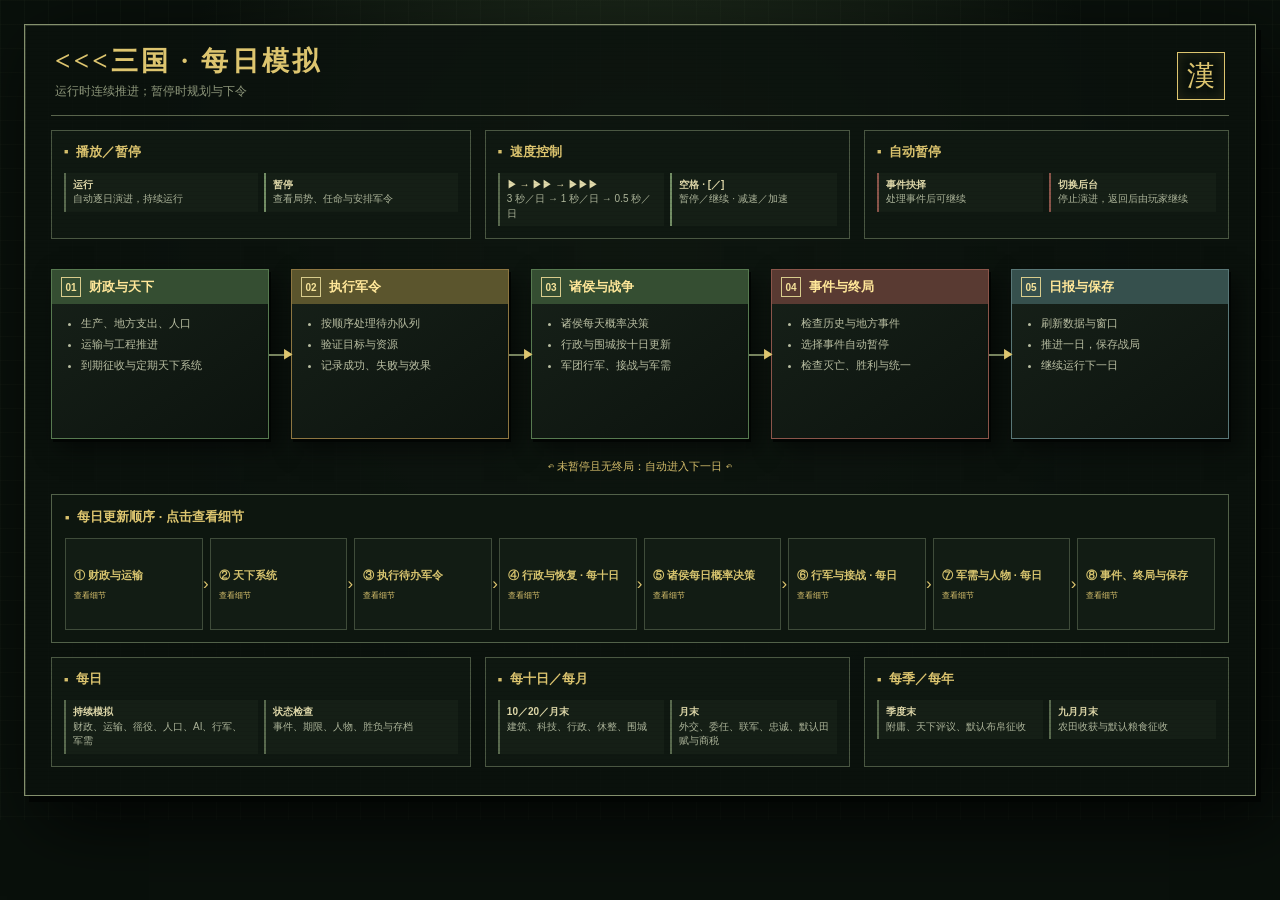
==== commit 7cd37a7f: "Add desktop context menu, shortcut registry and simulation speed control - Right-click desktop menu " ====
--- a/docs/game-turn-map.html
+++ b/docs/game-turn-map.html
@@ -3,151 +3,39 @@
 <head>
   <meta charset="utf-8">
   <meta name="viewport" content="width=device-width,initial-scale=1">
-  <title>&lt;&lt;&lt;三国 · 日流程图</title>
+  <title>&lt;&lt;&lt;三国 · 每日模拟流程图</title>
+  <link rel="stylesheet" href="../css/button-states.css?v=20261009-05">
   <style>
     :root{--bg:#09100b;--panel:#111a13;--panel2:#172219;--line:#667353;--dim:#8d967a;--text:#e4dfbc;--gold:#ddc56f;--green:#91b879;--red:#cb7668;--blue:#7fa6a4;--shadow:#020503}
     *{box-sizing:border-box}html,body{margin:0;min-width:1080px;min-height:100%;background:var(--bg);color:var(--text);font-family:"Noto Sans SC","PingFang SC","Microsoft YaHei",sans-serif}body{background-image:linear-gradient(90deg,#53604812 1px,transparent 1px),linear-gradient(#5360480e 1px,transparent 1px),radial-gradient(circle at 50% 30%,#263522 0,transparent 58%);background-size:24px 24px,24px 24px,auto;padding:24px}.sheet{position:relative;width:calc(100vw - 48px);max-width:1500px;min-width:1032px;min-height:920px;margin:auto;border:1px solid #84906d;padding:22px 26px 28px;background:#0b120ddd;box-shadow:5px 6px 0 var(--shadow),18px 24px 70px #000c,inset 1px 1px #aeb78a33}.sheet:before{content:"";position:absolute;inset:0;pointer-events:none;background:repeating-linear-gradient(0deg,transparent 0,transparent 3px,#0002 4px)}header{position:relative;display:flex;align-items:end;justify-content:space-between;border-bottom:1px solid #59644c;padding:0 4px 15px}h1{margin:0;color:var(--gold);font:700 27px/1.1 serif;letter-spacing:.12em}header p{margin:6px 0 0;color:var(--dim);font-size:12px}header .seal{display:grid;place-items:center;width:48px;height:48px;border:1px solid var(--gold);color:var(--gold);font:28px serif;box-shadow:inset 0 0 13px #c3a84d25}.legend{display:flex;gap:15px;color:var(--dim);font-size:11px}.legend i{display:inline-block;width:9px;height:9px;margin-right:5px;border:1px solid #ffffff44}.loop{position:relative;display:grid;grid-template-columns:repeat(5,1fr);gap:22px;margin-top:30px}.node{position:relative;min-height:200px;border:1px solid var(--line);padding:0 12px 12px;background:linear-gradient(145deg,#172119,#0c130e);box-shadow:2px 3px 0 var(--shadow),8px 10px 22px #0008}.node:after{content:"";position:absolute;top:50%;right:-23px;width:22px;border-top:2px solid #78855f}.node:before{content:"▶";position:absolute;z-index:2;top:calc(50% - 8px);right:-27px;color:var(--gold);font-size:13px}.node:last-child:after,.node:last-child:before{display:none}.node-title{display:flex;align-items:center;gap:8px;height:34px;margin:0 -12px 10px;padding:0 9px;background:#46522f;color:#ffe799;font-size:13px;font-weight:700}.node-title b{display:grid;place-items:center;width:20px;height:20px;border:1px solid #d8cc8c;color:#f6e39a;font-size:10px}.node ul{margin:0;padding-left:17px;color:#b9bea2;font-size:11px;line-height:1.65}.node li+li{margin-top:3px}.node strong{color:var(--text)}.plan{border-color:#8d7641}.resolve{border-color:#577a50}.event{border-color:#8b554a}.output{border-color:#597777}.return-arrow{position:absolute;z-index:0;left:8.2%;right:8.2%;top:236px;height:36px;border:2px solid #59644c;border-top:0;border-radius:0 0 22px 22px}.return-arrow:before{content:"▲";position:absolute;left:-7px;top:-8px;color:var(--gold);font-size:13px}.return-arrow span{position:absolute;left:50%;bottom:-8px;transform:translateX(-50%);padding:0 8px;background:#0b120d;color:#899478;font-size:10px}.resolution{position:relative;margin:74px auto 0;border:1px solid #526149;padding:13px 13px 12px;background:#0d160f}.resolution h2,.branch h2{display:flex;align-items:center;gap:8px;margin:0 0 12px;color:var(--gold);font-size:13px}.resolution h2:before,.branch h2:before{content:"■";font-size:7px}.phases{display:grid;grid-template-columns:repeat(8,1fr);gap:7px}.phase{position:relative;min-height:92px;border:1px solid #3f4c3a;padding:8px;background:#121c14}.phase:not(:last-child):after{content:"›";position:absolute;right:-7px;top:35px;z-index:2;color:var(--gold);font-size:17px}.phase b{display:block;margin-bottom:5px;color:#d6c36e;font-size:11px}.phase span{color:#9ca58b;font-size:9px;line-height:1.5}.branches{display:grid;grid-template-columns:1.15fr 1fr 1fr;gap:14px;margin-top:14px}.branch{border:1px solid #4a5742;padding:12px;background:#0f1811}.branch ul{display:grid;grid-template-columns:repeat(2,minmax(0,1fr));gap:6px;margin:0;padding:0;list-style:none}.branch li{border-left:2px solid #596a4e;padding:5px 7px;background:#151f16;color:#aeb69b;font-size:10px;line-height:1.45}.branch li b{display:block;color:#e0d9aa;font-size:10px}.branch.mode li:nth-child(2){border-left-color:#738e65}.branch.mode li:nth-child(3){border-left-color:#9a8549}.branch.mode li:nth-child(4){border-left-color:#667f80}.branch.event-path li{border-left-color:#8b554a}.branch.persist li{border-left-color:#597777}.foot{display:grid;grid-template-columns:1fr auto;align-items:center;margin-top:14px;border-top:1px dotted #505c48;padding-top:10px;color:#747e6b;font-size:10px}.foot strong{color:#b5bd9d}.badge{border:1px solid #5b674f;padding:5px 8px;color:#aeb799;background:#111912}.tip{color:#ccb863}.node.player .node-title{background:#5b552d}.node.resolve .node-title{background:#354e32}.node.event .node-title{background:#593a32}.node.output .node-title{background:#36504d}@media print{body{padding:0;background:#fff}.sheet{box-shadow:none}}
   </style>
   <style>
-    .phase.interactive{width:100%;color:inherit;font:inherit;text-align:left;cursor:pointer;transition:border-color .12s,background .12s,transform .12s}.phase.interactive:hover,.phase.interactive:focus-visible,.phase.interactive[aria-expanded="true"]{border-color:var(--gold);background:#1a2519;outline:0;transform:translateY(-2px)}.phase.interactive .open-hint{display:block;margin-top:7px;color:var(--gold);font-size:8px}.phase.interactive[aria-expanded="true"] .open-hint:after{content:" · 已展开"}.detail-panel{margin-top:10px;border:1px solid #8d7641;padding:12px;background:#0a110c;box-shadow:inset 1px 1px #a99b5f25}.detail-panel[hidden]{display:none}.detail-head{display:flex;align-items:center;justify-content:space-between;border-bottom:1px solid #4f5945;padding-bottom:9px}.detail-head h2{margin:0;color:#f0d477;font-size:15px}.detail-head p{margin:3px 0 0;color:#858e78;font-size:9px}.detail-head button{border:1px solid #677257;padding:4px 9px;background:#172017;color:#c8c2a0;font:9px inherit;cursor:pointer}.formula-grid{display:grid;grid-template-columns:repeat(3,minmax(0,1fr));gap:8px;margin-top:10px}.formula-card{border:1px solid #3f4b39;padding:9px;background:#111a13}.formula-card h3{margin:0 0 7px;color:#d8c36f;font-size:11px}.formula-card code{display:block;margin:5px 0;border-left:2px solid #647759;padding:5px 7px;background:#09100b;color:#cbd5b6;font:9px/1.55 ui-monospace,"SFMono-Regular",Menlo,monospace;white-space:normal}.formula-card p{margin:5px 0;color:#929b85;font-size:9px;line-height:1.55}.formula-card strong{color:#e1dab1}.modifier-strip{display:grid;grid-template-columns:repeat(4,1fr);gap:7px;margin-top:8px}.modifier{border-top:2px solid #58694e;padding:7px;background:#141e15;color:#9da68f;font-size:9px;line-height:1.5}.modifier b{display:block;color:#ded7aa;font-size:10px}.formula-card.warning{border-color:#72483f}.formula-card.warning code{border-left-color:#a26154}.source-note{margin:9px 0 0;color:#6f7968;font-size:8px;text-align:right}
+    .phase.interactive{width:100%;color:inherit;font:inherit;text-align:left;cursor:pointer;transition:border-color .12s,background .12s,transform .12s}.phase.interactive[aria-expanded="true"]{border-color:var(--gold);background:#1a2519;outline:0;transform:none}.phase.interactive .open-hint{display:block;margin-top:7px;color:var(--gold);font-size:8px}.phase.interactive[aria-expanded="true"] .open-hint:after{content:" · 已展开"}.detail-panel{margin-top:10px;border:1px solid #8d7641;padding:12px;background:#0a110c;box-shadow:inset 1px 1px #a99b5f25}.detail-panel[hidden]{display:none}.detail-head{display:flex;align-items:center;justify-content:space-between;border-bottom:1px solid #4f5945;padding-bottom:9px}.detail-head h2{margin:0;color:#f0d477;font-size:15px}.detail-head p{margin:3px 0 0;color:#858e78;font-size:9px}.detail-head button{border:1px solid #677257;padding:4px 9px;background:#172017;color:#c8c2a0;font:9px inherit;cursor:pointer}.formula-grid{display:grid;grid-template-columns:repeat(3,minmax(0,1fr));gap:8px;margin-top:10px}.formula-card{border:1px solid #3f4b39;padding:9px;background:#111a13}.formula-card h3{margin:0 0 7px;color:#d8c36f;font-size:11px}.formula-card code{display:block;margin:5px 0;border-left:2px solid #647759;padding:5px 7px;background:#09100b;color:#cbd5b6;font:9px/1.55 ui-monospace,"SFMono-Regular",Menlo,monospace;white-space:normal}.formula-card p{margin:5px 0;color:#929b85;font-size:9px;line-height:1.55}.formula-card strong{color:#e1dab1}.modifier-strip{display:grid;grid-template-columns:repeat(4,1fr);gap:7px;margin-top:8px}.modifier{border-top:2px solid #58694e;padding:7px;background:#141e15;color:#9da68f;font-size:9px;line-height:1.5}.modifier b{display:block;color:#ded7aa;font-size:10px}.formula-card.warning{border-color:#72483f}.formula-card.warning code{border-left-color:#a26154}.source-note{margin:9px 0 0;color:#6f7968;font-size:8px;text-align:right}
   </style>
+<style>.resolution{margin-top:16px}.daily-loop-back{text-align:center;color:var(--gold);font-size:11px;margin:20px 0}.sheet{min-height:0}html,body{min-width:320px}.sheet{min-width:0}.node{min-height:170px}@media(max-width:1000px){body{padding:12px}.sheet{width:100%;padding:14px}.loop{grid-template-columns:1fr 1fr;gap:10px}.node:before,.node:after{display:none}.phases{grid-template-columns:repeat(4,1fr)}.branches,.formula-grid{grid-template-columns:1fr 1fr}}@media(max-width:600px){.loop,.branches,.formula-grid{grid-template-columns:1fr}.phases{grid-template-columns:1fr 1fr}h1{font-size:20px}}</style>
 </head>
 <body>
   <main class="sheet">
-    <header>
-      <div><h1>&lt;&lt;&lt;三国 · 每日发生了什么</h1><p>从观察局势、编排命令，到全局结算、事件抉择，逐日持续推进</p></div>
-      <div class="legend"><span><i style="background:#5b552d"></i>玩家阶段</span><span><i style="background:#354e32"></i>系统结算</span><span><i style="background:#593a32"></i>事件分支</span><span><i style="background:#36504d"></i>结果输出</span></div>
-      <div class="seal">漢</div>
-    </header>
-
-    <section class="loop" aria-label="主日流程">
-      <article class="node player"><h2 class="node-title"><b>01</b>观察局势</h2><ul><li>查看<strong>地图、资源、天下态势</strong></li><li>选择城池、军团或人物</li><li>阅读上一日简报与预警</li><li>判断内政、军事和外交目标</li></ul></article>
-      <article class="node player plan"><h2 class="node-title"><b>02</b>规划与下令</h2><ul><li>手动下令，或让军师提出建议</li><li>从命令簿选择目标与执行者</li><li>命令加入本日队列，最多 8 条</li><li>可撤销、调整，点击继续恢复模拟</li></ul></article>
-      <article class="node resolve"><h2 class="node-title"><b>03</b>统一结算</h2><ul><li>每一天统一更新天下</li><li>每日更新财政与运输，定期更新行政外交</li><li>再执行玩家命令和诸侯决策</li><li>最后处理战斗、补给与人物变化</li></ul></article>
-      <article class="node event"><h2 class="node-title"><b>04</b>事件与胜负</h2><ul><li>检查历史事件或地方事件</li><li>有选项时暂停流程，等待玩家抉择</li><li>检查势力灭亡、胜利或失败</li><li>观察模式则持续演进直到统一</li></ul></article>
-      <article class="node output"><h2 class="node-title"><b>05</b>生成结果</h2><ul><li>更新地图、资源、军队和人物</li><li>记录日报与日志，不自动弹出简报</li><li>推进日期并自动保存当前槽位</li><li>无终局时进入下一日</li></ul></article>
+    <header><div><h1>&lt;&lt;&lt;三国 · 每日模拟</h1><p>运行时连续推进；暂停时规划与下令</p></div><div class="seal">漢</div></header>
+    <section class="branches"><article class="branch mode"><h2>播放／暂停</h2><ul><li><b>运行</b>自动逐日演进，持续运行</li><li><b>暂停</b>查看局势、任命与安排军令</li></ul></article><article class="branch mode"><h2>速度控制</h2><ul><li><b>▶ → ▶▶ → ▶▶▶</b>3 秒／日 → 1 秒／日 → 0.5 秒／日</li><li><b>空格 · [／]</b>暂停／继续 · 减速／加速</li></ul></article><article class="branch event-path"><h2>自动暂停</h2><ul><li><b>事件抉择</b>处理事件后可继续</li><li><b>切换后台</b>停止演进，返回后由玩家继续</li></ul></article></section>
+    <section class="loop" aria-label="每日自动循环">
+      <article class="node resolve"><h2 class="node-title"><b>01</b>财政与天下</h2><ul><li>生产、地方支出、人口</li><li>运输与工程推进</li><li>到期征收与定期天下系统</li></ul></article>
+      <article class="node player plan"><h2 class="node-title"><b>02</b>执行军令</h2><ul><li>按顺序处理待办队列</li><li>验证目标与资源</li><li>记录成功、失败与效果</li></ul></article>
+      <article class="node resolve"><h2 class="node-title"><b>03</b>诸侯与战争</h2><ul><li>诸侯每天概率决策</li><li>行政与围城按十日更新</li><li>军团行军、接战与军需</li></ul></article>
+      <article class="node event"><h2 class="node-title"><b>04</b>事件与终局</h2><ul><li>检查历史与地方事件</li><li>选择事件自动暂停</li><li>检查灭亡、胜利与统一</li></ul></article>
+      <article class="node output"><h2 class="node-title"><b>05</b>日报与保存</h2><ul><li>刷新数据与窗口</li><li>推进一日，保存战局</li><li>继续运行下一日</li></ul></article>
     </section>
-    <div class="return-arrow"><span>下一日：重新观察变化后的天下</span></div>
-
-    <section class="resolution" aria-label="统一结算内部顺序">
-      <h2>统一结算内部顺序（每日与定期更新）</h2>
-      <div class="phases">
-        <button type="button" class="phase interactive" data-detail-target="economyDetail" aria-expanded="false"><b>① 经济</b><span>税收、粮食收成、军费、人口、城内储备</span><small class="open-hint">点击查看具体算法</small></button>
-        <button type="button" class="phase interactive" data-detail-target="worldDetail" aria-expanded="false"><b>② 天下系统</b><span>战略政策、补给路线、外交、附庸与联盟</span><small class="open-hint">点击查看执行细节</small></button>
-        <button type="button" class="phase interactive" data-detail-target="ordersDetail" aria-expanded="false"><b>③ 玩家命令</b><span>逐条验证并执行队列中的命令</span><small class="open-hint">点击查看执行细节</small></button>
-        <button type="button" class="phase interactive" data-detail-target="adminDetail" aria-expanded="false"><b>④ 行政恢复</b><span>官署效果、补员、训练、休整与士气恢复</span><small class="open-hint">点击查看执行细节</small></button>
-        <button type="button" class="phase interactive" data-detail-target="aiDetail" aria-expanded="false"><b>⑤ 诸侯决策</b><span>各势力发展、编军、驰援、进攻与宣战</span><small class="open-hint">点击查看执行细节</small></button>
-        <button type="button" class="phase interactive" data-detail-target="warDetail" aria-expanded="false"><b>⑥ 战争移动</b><span>攻城结算、军团行军、接战与城市易手</span><small class="open-hint">点击查看执行细节</small></button>
-        <button type="button" class="phase interactive" data-detail-target="peopleDetail" aria-expanded="false"><b>⑦ 补给人物</b><span>消耗军粮、补给惩罚、忠诚和人物流动</span><small class="open-hint">点击查看执行细节</small></button>
-        <button type="button" class="phase interactive" data-detail-target="eventDetail" aria-expanded="false"><b>⑧ 事件终局</b><span>阶段评议、随机事件、势力灭亡与胜负</span><small class="open-hint">点击查看执行细节</small></button>
-      </div>
-    </section>
-
-    <section id="economyDetail" class="detail-panel" aria-label="经济结算公式" hidden>
-      <div class="detail-head"><div><h2>① 经济 · 具体计算</h2><p>每日累计生产与支出；按各自周期征收，并结算在途运输、工程与徭役。</p></div><button type="button" data-close-detail>收起</button></div>
-      <div class="formula-grid">
-        <article class="formula-card"><h3>田赋与商业税（贯）</h3><p>田赋按农村人口、农业与田赋税率累计；商业税按商业、农村人口、市集与商税率累计。民心、占领、围城和徭役影响产出。两项默认每月征收，税率与周期分别设置。</p></article>
-        <article class="formula-card"><h3>秋收（石）</h3><p>每日累计农田产出，九月月末收获。官员能力、农田、民心与徭役影响收成。征收后分为行政损耗、地方消耗、留用与上缴。</p></article>
-        <article class="formula-card"><h3>守军与军队仓储</h3><code>军团每日粮需 = ceil(兵力 ÷ 600)</code><p>军团消耗自身仓储；驻己方安全城池时可从当地补给。地方另承担官僚与守军日常消耗；围城军需按攻城结算处理。</p></article>
-        <article class="formula-card"><h3>人口与徭役</h3><p>人口每日按治安和占领状态变化，保留小数累计。徭役从辖县调出人员，按人日记录工作量，影响生产；工程完成或遣散后返回原县。</p></article>
-        <article class="formula-card"><h3>地方财政与中央府库</h3><p>地方留存钱币、粮食与布帛；上缴部分形成运输记录。府库仅计已入库资源，详情显示在途数量、目的地、尚需日数与受阻状态。</p></article>
-        <article class="formula-card warning"><h3>布帛与征收成本</h3><p>布帛默认每季征收，可赏赐武将。每次征收消耗地方钱币并增加官员事务负担；同类税目当月不可重复征收。</p></article>
-      </div>
-      <div class="modifier-strip"><div class="modifier"><b>正常状态 ×1.0</b>城市及其辖县完整产出。</div><div class="modifier"><b>占领状态 ×0.5</b>税收、总收成和地方产粮减半；人口另加 −0.05%。</div><div class="modifier"><b>围城状态 ×0</b>税收和收成停摆；辖县人口按 −0.05% 衰减。</div><div class="modifier"><b>季节修正</b>7～10月 ×1.35；11～2月 ×0.75；3～6月 ×1.0。</div></div>
-      <p class="source-note">公式来源：js/core/fiscal-system.js；配置来源：game/data/common/game_rules.json</p>
-    </section>
-
-    <section id="worldDetail" class="detail-panel" aria-label="天下系统执行细节" hidden>
-      <div class="detail-head"><div><h2>② 天下系统 · 执行细节</h2><p>经济完成后，依次处理建筑科技、补给路线、外交、附庸、委任军团与联盟。</p></div><button type="button" data-close-detail>收起</button></div>
-      <div class="formula-grid">
-        <article class="formula-card"><h3>建筑与科技</h3><p>建筑、科技、官署发展与攻城每十日更新。市集、农庄产出计入地方财政，不再直接增加府库。</p></article>
-        <article class="formula-card"><h3>补给路线审计</h3><code>运量上限 = max(150, 700 − 距离×60 + 驿站×100 + 后勤科技×80)</code><code>实际输粮 = min(运量上限, 来源超出保留量, 目标仓库空位)</code><p>路线只能经过己方、未被围困且无敌军占据的城市；中断和恢复都会写入日报。</p></article>
-        <article class="formula-card"><h3>天下外交</h3><p>每月检查一次诸侯关系。战争持续至少 12 日后可能停战；高关系可能结盟或互不侵犯；邻接且低关系可能爆发战争。</p><p>拥有共同敌人的非交战双方关系 +2；条约到期会被清除。</p></article>
-        <article class="formula-card"><h3>附庸与决胜阶段</h3><p>每季检查附庸：关系至少 60、未交战且强方国力达到弱方 3 倍时，弱方可能称臣。</p><p>进入决胜阶段后附庸关系全部解除，相邻诸侯更容易撕毁条约并开战。</p></article>
-        <article class="formula-card"><h3>委任军团</h3><p>政策设为“自动执行”时，每月运行：花费 120 金，为辖区内发展最低的城市农业、商业各 +1。</p><p>委任军团所属、未被围困的军队补给 +5、士气 +2。</p></article>
-        <article class="formula-card"><h3>联盟协同</h3><p>每月，联盟成员寻找至少 1,200 人的空闲军团，选择通往共同目标的最短可行路线。</p><p>尚未参战时会先宣战，再将军团设为“联军进军”。</p></article>
-      </div>
-    </section>
-
-    <section id="ordersDetail" class="detail-panel" aria-label="玩家命令执行细节" hidden>
-      <div class="detail-head"><div><h2>③ 玩家命令 · 执行细节</h2><p>命令按队列原顺序逐条处理；某条失败不会回滚已经执行的命令，也不会阻止后续命令。</p></div><button type="button" data-close-detail>收起</button></div>
-      <div class="formula-grid">
-        <article class="formula-card"><h3>进入队列前</h3><p>每日最多 8 条。相同命令、相同目标、相同数量与参数组成同一签名，重复命令会被拒绝。</p><p>关系与个人行动中，同一人物每日只能承担一次行动。</p></article>
-        <article class="formula-card"><h3>执行路由</h3><p>依次尝试：人事与官职 → 建设后勤 → 外交情报计略 → 组织政策个人 → 内政军事行军。</p><p>无法通过任何规则路由的自由命令只生成失败记录，不改变世界状态。</p></article>
-        <article class="formula-card"><h3>通用验证</h3><p>检查目标是否存在、是否属于己方、人物是否在任、军团是否驻城、是否正在围城，以及金粮、兵力和情报是否满足。</p><p>验证失败只记录原因，不消耗该命令原定资源。</p></article>
-        <article class="formula-card"><h3>即时生效</h3><p>赏罚、调任、政策、外交、买卖粮食、建筑、组建或改编军团等在此阶段立即改变状态。</p><p>发展、募兵、训练等部分命令设置持续六十日的官署增益或目标，实际增长在行政阶段发生。</p></article>
-        <article class="formula-card"><h3>战争计划</h3><p>进攻与防御计划会自动生成多条行军命令，但仍受队列剩余容量限制；重复或超出上限的提案会跳过。</p><p>对敌进军前必须处于战争状态，否则接战或进入敌城时会停止。</p></article>
-        <article class="formula-card"><h3>结果记录</h3><p>每条命令的成功、失败、费用和效果都会加入本日事件列表，随后进入日报与日简报。</p></article>
-      </div>
-    </section>
-
-    <section id="adminDetail" class="detail-panel" aria-label="行政恢复执行细节" hidden>
-      <div class="detail-head"><div><h2>④ 行政恢复 · 执行细节</h2><p>围城城市跳过行政发展；官员能力、兼任负担、郡守、督查增益共同决定效率。</p></div><button type="button" data-close-detail>收起</button></div>
-      <div class="formula-grid">
-        <article class="formula-card"><h3>治理效率</h3><code>治理 = (0.82 + 城守得分÷260) × (0.9 + 郡守得分÷450)</code><code>岗位进度 = (0.09 + 对应官员得分÷300) × 治理 × 督查倍率</code><p>督查有效时倍率为 1.9；进度累积满 1 才让农业、商业、治安或城防实际变化 1 点。</p></article>
-        <article class="formula-card"><h3>辖县发展</h3><p>辖县农业、商业、治安按所属城市岗位进度的 55% 累积。官员不是一次性加数值，而是持续影响增长速度。</p></article>
-        <article class="formula-card"><h3>人口官署增量</h3><code>增量 = max(1, round(城市人口 × (0.000015 + 人口官得分×0.0000007) × 治理 × 督查倍率))</code><p>这一增量发生在经济阶段人口自然变化之后。</p></article>
-        <article class="formula-card"><h3>城市自动募兵</h3><p>朝设定的守军目标征募，受兵曹得分、治理、督查、辖县人口池、城内金和城内粮共同限制。</p><code>每名新兵消耗城内金 0.06、城内粮 0.14，并从辖县人口扣除</code></article>
-        <article class="formula-card"><h3>驻城军团补员</h3><p>军团未行军、未攻城且驻己方安全城市时，从超过 1,000 的守军中补员。</p><p>主将、参军和兵曹能力提高补员上限；每补 1 人消耗城内粮 0.1。</p></article>
-        <article class="formula-card"><h3>训练与休整</h3><p>训练官持续积累训练进度，直到军团达到目标训练值。空闲军团随后恢复士气；败退军士气恢复到 45 后转为整备。</p></article>
-      </div>
-    </section>
-
-    <section id="aiDetail" class="detail-panel" aria-label="诸侯决策执行细节" hidden>
-      <div class="detail-head"><div><h2>⑤ 诸侯决策 · 执行细节</h2><p>每个存活诸侯依难度和自身性格分别决策，不直接读取玩家计划。</p></div><button type="button" data-close-detail>收起</button></div>
-      <div class="formula-grid">
-        <article class="formula-card"><h3>内政与守备</h3><p>先补充城市守军；每天按概率花钱提升农业、商业。增长速度、防守容量和军团密度受难度与势力性格修正。</p></article>
-        <article class="formula-card"><h3>组建与补员</h3><p>资金、守军、可用人物和军团数量允许时组建新军；每日按概率从驻城守军为弱军补员，同时消耗金粮。</p></article>
-        <article class="formula-card"><h3>优先驰援</h3><p>先比较敌军对己方城市的压力；若压力超过守军约 55%，空闲军团会优先强行军驰援，而不是继续进攻。</p></article>
-        <article class="formula-card"><h3>目标评分</h3><p>综合路线距离、敌我战力比、城市价值、是否中立、是否飞地、是否属于霸主势力，选择分数最低的目标。</p></article>
-        <article class="formula-card"><h3>每日概率决策</h3><p>各军团每天独立判断是否行动，不设固定日期或冷却间隔；难度影响行动概率。补给、士气低于 45 时不主动进攻；威胁下优先考虑驰援。</p></article>
-        <article class="formula-card"><h3>宣战与行军</h3><p>选定非中立目标后先建立战争状态，再规划路线。补给高于 65 时普通行军，否则可能强行军。</p></article>
-      </div>
-    </section>
-
-    <section id="warDetail" class="detail-panel" aria-label="战争移动执行细节" hidden>
-      <div class="detail-head"><div><h2>⑥ 战争移动 · 执行细节</h2><p>先结算已经存在的围城，再移动所有军团；移动途中可能立刻触发野战或建立新围城。</p></div><button type="button" data-close-detail>收起</button></div>
-      <div class="formula-grid">
-        <article class="formula-card"><h3>行军步数与消耗</h3><code>普通行军：每十日 1 节点；强行军：每五日 1 节点</code><code>基础补给消耗 8；渡河额外 +5；强行军总消耗 ×1.6 后向上取整</code><p>强行军每移动一段另损失士气 3。</p></article>
-        <article class="formula-card"><h3>野战触发</h3><p>进入有敌军的节点立刻接战。战力综合兵种、地形、主将统武、参军智政、士气、训练、补给、阵型战术和难度。</p><p>渡河进攻 ×0.78，强行军接战 ×0.9；关隘防御 ×1.3，渡口防御 ×1.1，伏击防御 ×1.35。</p></article>
-        <article class="formula-card"><h3>野战结果</h3><p>损失按双方战力和兵力计算并分成接战、鏖战、决胜三段记录。败军退回、士气下降；严重失败可能导致主将受伤或被俘。</p></article>
-        <article class="formula-card"><h3>围城每十日</h3><p>攻守双方损兵；城防受损，守方消耗城内粮，缺粮会额外降低士气、人口和守军。孤城压力更大。</p><p>城内士气降至投降线会开城；城防归零且战力条件满足则破城。</p></article>
-        <article class="formula-card"><h3>撤围与占领</h3><p>攻方全部粮尽、士气低于 20 或兵力低于 500 时撤围。夺城后治安、人口、城内金粮受损，并进入 30～60 日占领状态。</p></article>
-        <article class="formula-card"><h3>未移动军团</h3><p>己方城市内恢复补给；补给线连接可提高恢复，扎营恢复更多并增加士气。滞留非己方区域则持续消耗补给。</p></article>
-      </div>
-    </section>
-
-    <section id="peopleDetail" class="detail-panel" aria-label="补给人物执行细节" hidden>
-      <div class="detail-head"><div><h2>⑦ 补给人物 · 执行细节</h2><p>战争移动后扣除驻军地方粮，再按周期更新人物忠诚与归属。</p></div><button type="button" data-close-detail>收起</button></div>
-      <div class="formula-grid">
-        <article class="formula-card"><h3>驻城军团耗粮</h3><code>需求 = ceil(军团兵力 ÷ 600)</code><p>从军队仓储扣除。粮不足时按缺口比例令补给最多 −8，并令士气 −2。</p></article>
-        <article class="formula-card"><h3>人物忠诚</h3><p>每月更新：与君主相性高则 +1，相性低则 −1；有官职 +1；拥有达到 40 的重要关系，每条再 +1。</p></article>
-        <article class="formula-card"><h3>低忠叛离</h3><code>忠诚 ≤15 时，叛离概率 = (16 − 忠诚) × 0.012 × 野心</code><p>优先投奔相性最合的其他势力；若最佳相性仍低于 35，则离开成为在野人物。</p></article>
-        <article class="formula-card"><h3>俘虏处理</h3><p>被俘六十日后，诸侯每日按概率尝试登庸；成功率随忠诚下降。被俘至少一百八十日仍未归降时，可能获释。</p></article>
-        <article class="formula-card"><h3>伤病与军职同步</h3><p>战斗中人物可能负伤六十日或被俘。日推进后处理伤愈与体力，并同步主将、副将、参军所在城市。</p></article>
-        <article class="formula-card"><h3>补给归零</h3><p>任何军团在行军或驻扎结算后补给为 0，士气额外 −8；低补给会进一步限制下一日 AI 或玩家的持续作战能力。</p></article>
-      </div>
-    </section>
-
-    <section id="eventDetail" class="detail-panel" aria-label="事件终局执行细节" hidden>
-      <div class="detail-head"><div><h2>⑧ 事件终局 · 执行细节</h2><p>人物与补给处理后，按“阶段评议 → 随机事件 → 势力灭亡与胜负”收尾。</p></div><button type="button" data-close-detail>收起</button></div>
-      <div class="formula-grid">
-        <article class="formula-card"><h3>阶段评议</h3><p>每季统计存活势力，按据点数量、再按国力排序，记录当前霸主、我方据点和名次。</p></article>
-        <article class="formula-card"><h3>事件资格</h3><p>检查剧本、玩家势力、日范围、月份、是否仅一次、冷却、最低资源和最低城池数。已有待决事件时不会再生成。</p></article>
-        <article class="formula-card"><h3>抽取顺序</h3><p>若有符合条件的历史事件，历史事件优先；否则从普通事件池按权重随机。普通随机事件还受最短间隔和自身概率限制。</p></article>
-        <article class="formula-card"><h3>即时与抉择事件</h3><p>无选项事件立即修改金、粮、威望、城池或军团。有选项事件写入待决状态，弹出窗口并阻止下一次结束日，直到玩家选择。</p></article>
-        <article class="formula-card"><h3>势力灭亡</h3><p>失去最后据点的势力被标记灭亡，其军团移除；在仕和受伤人物成为在野，所持俘虏获释或回归原势力。</p></article>
-        <article class="formula-card"><h3>胜负与日收尾</h3><p>玩家灭亡则失败；只剩玩家势力则胜利；观察模式只剩一个势力则天下统一。</p><p>之后生成报告、清空命令、推进日期、更新人物生命周期并自动保存。</p></article>
-      </div>
-    </section>
-
-    <section class="branches">
-      <article class="branch mode"><h2>玩家可以怎样参与</h2><ul><li><b>纯手动</b>玩家自己规划并提交全部命令</li><li><b>军师辅助</b>军师给建议，玩家决定是否加入</li><li><b>军师托管</b>每天按概率由军师补充命令</li><li><b>观察模式</b>不控制势力，暂停或继续观看演进</li></ul></article>
-      <article class="branch event-path"><h2>事件分支</h2><ul><li><b>即时事件</b>效果直接写入资源、城池或军团</li><li><b>抉择事件</b>弹出事件窗口，选择后可继续模拟</li><li><b>历史事件优先</b>满足条件时优先于普通随机事件</li><li><b>阶段评议</b>定期汇总霸主、据点和国力排名</li></ul></article>
-      <article class="branch persist"><h2>报告与保存</h2><ul><li><b>日报</b>记录命令、阶段结果和相关事件</li><li><b>日简报</b>突出我方反馈与军事变化</li><li><b>史官</b>可选生成月度本方纪事与季度天下纪事</li><li><b>自动保存</b>结算和浏览器刷新都会保存当前战局</li></ul></article>
-    </section>
-
-    <footer class="foot"><span><strong>阅读顺序：</strong>先看上方 01→05 主循环，再看中部结算细节；下方是控制模式、事件和存档三条支线。</span><span class="badge">依据当前 feature/os-window-ui 代码整理</span></footer>
+    <p class="daily-loop-back">↶ 未暂停且无终局：自动进入下一日 ↶</p>
+    <section class="resolution" aria-label="每日更新顺序"><h2>每日更新顺序 · 点击查看细节</h2><div class="phases"><button type="button" class="phase interactive" data-detail-target="economyDetail" aria-expanded="false"><b>① 财政与运输</b><small class="open-hint">查看细节</small></button><button type="button" class="phase interactive" data-detail-target="worldDetail" aria-expanded="false"><b>② 天下系统</b><small class="open-hint">查看细节</small></button><button type="button" class="phase interactive" data-detail-target="ordersDetail" aria-expanded="false"><b>③ 执行待办军令</b><small class="open-hint">查看细节</small></button><button type="button" class="phase interactive" data-detail-target="adminDetail" aria-expanded="false"><b>④ 行政与恢复 · 每十日</b><small class="open-hint">查看细节</small></button><button type="button" class="phase interactive" data-detail-target="aiDetail" aria-expanded="false"><b>⑤ 诸侯每日概率决策</b><small class="open-hint">查看细节</small></button><button type="button" class="phase interactive" data-detail-target="warDetail" aria-expanded="false"><b>⑥ 行军与接战 · 每日</b><small class="open-hint">查看细节</small></button><button type="button" class="phase interactive" data-detail-target="peopleDetail" aria-expanded="false"><b>⑦ 军需与人物 · 每日</b><small class="open-hint">查看细节</small></button><button type="button" class="phase interactive" data-detail-target="eventDetail" aria-expanded="false"><b>⑧ 事件、终局与保存</b><small class="open-hint">查看细节</small></button></div></section>
+    <section id="economyDetail" class="detail-panel" hidden><div class="detail-head"><h2>① 财政与运输</h2><button type="button" data-close-detail>收起</button></div><div class="formula-grid"><article class="formula-card"><h3>田赋与商业税</h3><code>日田赋 = 农村人口 ÷ 1700 × 农业 ÷ 50 × 田赋率 ÷ 10 × 民心 × 状态 × 劳力 × 0.1</code><code>日商税 = (商业 × 1.2 + 农村人口 ÷ 18000 + 市集数 × 40) × 商业 ÷ 50 × 商税率 ÷ 10 × 民心 × 状态 × 劳力 × 0.1</code><p>分别按农村人口、农业、商业和税率累计；民心、占领、围城、徭役影响产出。默认每月征收，税率与周期可分别调整。</p><p>农村人口为辖县人口加城内人口的 15%，无辖县时取城内人口。民心按 0.1～1 比例计；状态为正常 1、占领 0.5、围城 0；劳力为 max(0.1, 1 − 2 × 服役人数 ÷ 农村及服役人口)。</p></article><article class="formula-card"><h3>秋收与布帛</h3><code>日农田产出 = (农村人口 × 0.025 × 农业 ÷ 50 + 农庄数 × 180) × 状态 × 劳力 × (0.7 + 农官能力 ÷ 160) × 0.1</code><code>日布帛 = 农村人口 ÷ 18000 × 0.6 × 帛税率 ÷ 10 × 民心 × 状态 × 劳力 × 0.1</code><p>农田产出每日累计，九月月末收获；布帛默认每季征收。单位：粮食石、钱币贯、布帛品。</p></article><article class="formula-card"><h3>征收与官员</h3><code>征收费用 = ceil(18 + 城乡人口 ÷ 14000)贯；事务负担 +12，每日恢复 0.3</code><p>征收扣除地方费用，增加官员事务负担。治理效率、贪污、地方消费与留用决定可上缴量；同类税目当月不可重复征收。</p></article><article class="formula-card"><h3>三层仓储</h3><p>地方财政、中央府库、军队仓储分别记账。在途数量、目的地、尚需日数和受阻状态可从府库详情查看。</p></article><article class="formula-card"><h3>运输与损耗</h3><p>每日检查路线、推进运输；正常道路每段十日。损耗随距离、资源类别和地方官员能力计算；抵达时入库，目的地失守可能被没收。</p></article><article class="formula-card"><h3>人口与徭役</h3><p>人口每日按治安、占领状态变化；徭役从辖县调出人员并按人日推进工程，降低生产；工程完成或遣散后返回原县。</p></article></div></section>
+    <section id="worldDetail" class="detail-panel" hidden><div class="detail-head"><h2>② 天下系统</h2><button type="button" data-close-detail>收起</button></div><div class="formula-grid"><article class="formula-card"><h3>每日检查</h3><p>条约期限、占领期限、补给线路和决胜阶段每天检查。补给运输受安全路径和可用库存限制。</p></article><article class="formula-card"><h3>每十日</h3><p>每月十日、二十日和月末，更新建筑、科技与势力战略效果。市集和农庄收入计入地方财政。</p></article><article class="formula-card"><h3>每月</h3><p>月末更新诸侯关系、停战结盟、共同敌人关系、委任军团和联盟协同。</p></article><article class="formula-card"><h3>每季</h3><p>季度末评估诸侯附庸与天下形势，记录据点、国力和势力排名。</p></article><article class="formula-card"><h3>征收周期</h3><p>田赋与商税默认月度，布帛默认季度，粮食默认秋收后年度；在命令簿分别调整。</p></article><article class="formula-card"><h3>史官</h3><p>可选连接军师，按月生成本方纪事、按季度生成天下纪事。</p></article></div></section>
+    <section id="ordersDetail" class="detail-panel" hidden><div class="detail-head"><h2>③ 执行待办军令</h2><button type="button" data-close-detail>收起</button></div><div class="formula-grid"><article class="formula-card"><h3>暂停下令</h3><p>播放器暂停键或空格暂停；命令簿和规划操作也会暂停。待办命令在继续后的下一日按队列顺序执行。</p></article><article class="formula-card"><h3>队列限制</h3><p>每日最多八条命令；相同目标与参数的重复命令拒绝入队。同一人物每日只能承担一次个人或关系行动。</p></article><article class="formula-card"><h3>逐条验证</h3><p>检查目标、所属、人物状态、路线、驻地、外交前置条件与所需资源。失败记录原因，后续命令继续执行。</p></article><article class="formula-card"><h3>立即与持续</h3><p>任命在确认时生效；排队命令日终执行。建设和运输形成持续任务，不按点击次数立即完成。</p></article><article class="formula-card"><h3>战争计划</h3><p>集结、进攻和防御计划生成多条军令，仍受队列容量约束。进攻非中立据点前必须宣战。</p></article><article class="formula-card"><h3>执行反馈</h3><p>成功、失败、费用和效果写入日报；窗口和资源显示同步更新。</p></article></div></section>
+    <section id="adminDetail" class="detail-panel" hidden><div class="detail-head"><h2>④ 行政与恢复 · 每十日</h2><button type="button" data-close-detail>收起</button></div><div class="formula-grid"><article class="formula-card"><h3>官署治理</h3><p>城守、郡守和对应官员能力共同决定发展效率；兼任降低有效能力，空缺由普通官员代理。</p></article><article class="formula-card"><h3>辖县发展</h3><p>农业、商业、治安和城防积累进度，达到阈值后增长；围城暂停行政发展。</p></article><article class="formula-card"><h3>征募与补员</h3><p>城市征募受人口、地方钱粮和目标限制；安全驻城军团可从守军补员。</p></article><article class="formula-card"><h3>训练与休整</h3><p>训练积累至设定目标；空闲军团恢复士气，败退军恢复后转入整备。</p></article><article class="formula-card"><h3>围城</h3><p>已有围城每十日结算损兵、城防、城内粮和士气；满足条件时投降、破城或撤围。</p></article><article class="formula-card"><h3>人物变化</h3><p>人物忠诚与叛离在月末检查；伤病到期与军职所在地每日同步。</p></article></div></section>
+    <section id="aiDetail" class="detail-panel" hidden><div class="detail-head"><h2>⑤ 诸侯每日概率决策</h2><button type="button" data-close-detail>收起</button></div><div class="formula-grid"><article class="formula-card"><h3>每天判断</h3><p>每个存活诸侯每天分别评估内政、守备、编军、补员、驰援和进攻。没有固定行动日期或冷却间隔。</p></article><article class="formula-card"><h3>行动分散</h3><p>不同城市和军团独立抽取行动概率，实际行动自然分散在多日；难度影响概率、发展量和战力。</p></article><article class="formula-card"><h3>资源约束</h3><p>内政、编军和补员必须满足资金、粮食、守军、可用人物与军团数量限制。</p></article><article class="formula-card"><h3>威胁优先</h3><p>敌军压力较大的城池优先获得驰援考虑；低士气或低补给军团不主动进攻。</p></article><article class="formula-card"><h3>目标评估</h3><p>综合距离、敌我战力、城市价值、中立据点、飞地和霸主压力选择目标。</p></article><article class="formula-card"><h3>宣战与行军</h3><p>目标确定后处理宣战、路线与行军方式。已在行军或围城的军团继续原任务。</p></article></div></section>
+    <section id="warDetail" class="detail-panel" hidden><div class="detail-head"><h2>⑥ 行军与接战 · 每日</h2><button type="button" data-close-detail>收起</button></div><div class="formula-grid"><article class="formula-card"><h3>行军进度</h3><p>普通行军每十日一段，急行军每五日一段；每天累计进度，抵达节点时检查道路和敌情。</p></article><article class="formula-card"><h3>行军代价</h3><p>补给消耗受道路、渡河和行军方式影响；急行军额外损失士气。</p></article><article class="formula-card"><h3>野战</h3><p>进入有敌军的节点触发野战；兵种、地形、将领、士气、训练、补给和战法共同影响战力。</p></article><article class="formula-card"><h3>建立围城</h3><p>进入敌方据点可能建立围城；持续攻城在行政与战争的十日更新中结算。</p></article><article class="formula-card"><h3>城市易手</h3><p>夺城影响治安、人口、地方储备与所属；占领管制持续三十至六十日。</p></article><article class="formula-card"><h3>人物同步</h3><p>军团移动、战败、伤病或俘虏改变相关人物所在地与状态。</p></article></div></section>
+    <section id="peopleDetail" class="detail-panel" hidden><div class="detail-head"><h2>⑦ 军需与人物 · 每日</h2><button type="button" data-close-detail>收起</button></div><div class="formula-grid"><article class="formula-card"><h3>军队粮需</h3><code>军团每日粮需 = ceil(兵力 ÷ 600)</code><p>日常军团从自身仓储扣粮；安全驻城时可从地方补给。围城军需由攻城结算处理。</p></article><article class="formula-card"><h3>地方支出</h3><p>地方财政每日承担官僚钱粮与守军消耗；不足一单位的差额累计至后续日数。</p></article><article class="formula-card"><h3>缺粮影响</h3><p>缺粮会降低补给和士气；地方供应不足影响治安与民心。</p></article><article class="formula-card"><h3>人物期限</h3><p>每天检查伤病恢复、登场、寿命与军职所在；忠诚变化按月更新。</p></article><article class="formula-card"><h3>俘虏</h3><p>被俘六十日后，诸侯每天按概率考虑登庸；长期未归降者可能获释。</p></article><article class="formula-card"><h3>徭役与工程</h3><p>每天增加已征发人手的工作量；完成后释放劳力，返还原县人口。</p></article></div></section>
+    <section id="eventDetail" class="detail-panel" hidden><div class="detail-head"><h2>⑧ 事件、终局与保存</h2><button type="button" data-close-detail>收起</button></div><div class="formula-grid"><article class="formula-card"><h3>事件抽取</h3><p>每天检查历史和地方事件条件，历史事件优先；概率、月份、资源与冷却共同限制地方事件。</p></article><article class="formula-card"><h3>事件抉择</h3><p>出现选择事件时自动暂停并打开事件窗口；载入存档时保留待决事件，选择后由玩家继续。</p></article><article class="formula-card"><h3>终局检查</h3><p>每天检查势力灭亡、玩家胜负与观察模式统一。终局停止自动演进。</p></article><article class="formula-card"><h3>日报与日期</h3><p>记录军令与事件、清空已执行队列、推进一日并更新人物；不每天自动弹出简报。</p></article><article class="formula-card"><h3>存档</h3><p>日结算和刷新保存当前战局；刷新保持当前日期，不产生额外模拟日。</p></article><article class="formula-card"><h3>速度与后台</h3><p>右侧播放键暂停／继续；速度键按三秒、一秒、半秒每日日模拟循环。切换后台自动暂停，换速不改变暂停状态。</p></article></div></section>
+    <section class="branches"><article class="branch"><h2>每日</h2><ul><li><b>持续模拟</b>财政、运输、徭役、人口、AI、行军、军需</li><li><b>状态检查</b>事件、期限、人物、胜负与存档</li></ul></article><article class="branch"><h2>每十日／每月</h2><ul><li><b>10／20／月末</b>建筑、科技、行政、休整、围城</li><li><b>月末</b>外交、委任、联军、忠诚、默认田赋与商税</li></ul></article><article class="branch"><h2>每季／每年</h2><ul><li><b>季度末</b>附庸、天下评议、默认布帛征收</li><li><b>九月月末</b>农田收获与默认粮食征收</li></ul></article></section>
   </main>
   <script>
     const detailButtons=[...document.querySelectorAll("[data-detail-target]")],detailPanels=[...document.querySelectorAll(".detail-panel")];
--- a/css/button-states.css
+++ b/css/button-states.css
@@ -0,0 +1,42 @@
+/*
+ * 按钮交互状态的唯一入口。
+ * 组件样式文件只负责静态外观；hover、键盘聚焦和禁用反馈统一在这里维护。
+ */
+:root{
+  --button-hover-outline:#f1d881;
+}
+
+button{
+  transition:outline-color .1s ease;
+}
+
+body button:not(:disabled):is(:hover,.is-pointer-hover){
+  outline:1px dashed var(--button-hover-outline)!important;
+  outline-offset:-3px;
+}
+
+button:focus-visible{
+  outline:1px dotted var(--button-hover-outline)!important;
+  outline-offset:-3px;
+}
+
+button:disabled{
+  opacity:.38;
+  cursor:not-allowed!important;
+  filter:grayscale(.45);
+}
+
+.terminal-select-list button:disabled{color:#4c5447}
+.start-footer button:disabled{opacity:.35;cursor:wait!important}
+.archive-tools button:disabled,.advisor-button:disabled,.save-slot button:disabled,.os-preset-row>button:disabled{opacity:.35}
+.war-plan-actions button:disabled{opacity:.4}
+.office-slot:disabled{opacity:.78}
+
+/* 浅色历法图标使用深色虚线，保留原本的文字和底色。 */
+.os-calendar-tray{
+  --button-hover-outline:#465634;
+}
+
+@media (prefers-reduced-motion:reduce){
+  button{transition:none}
+}
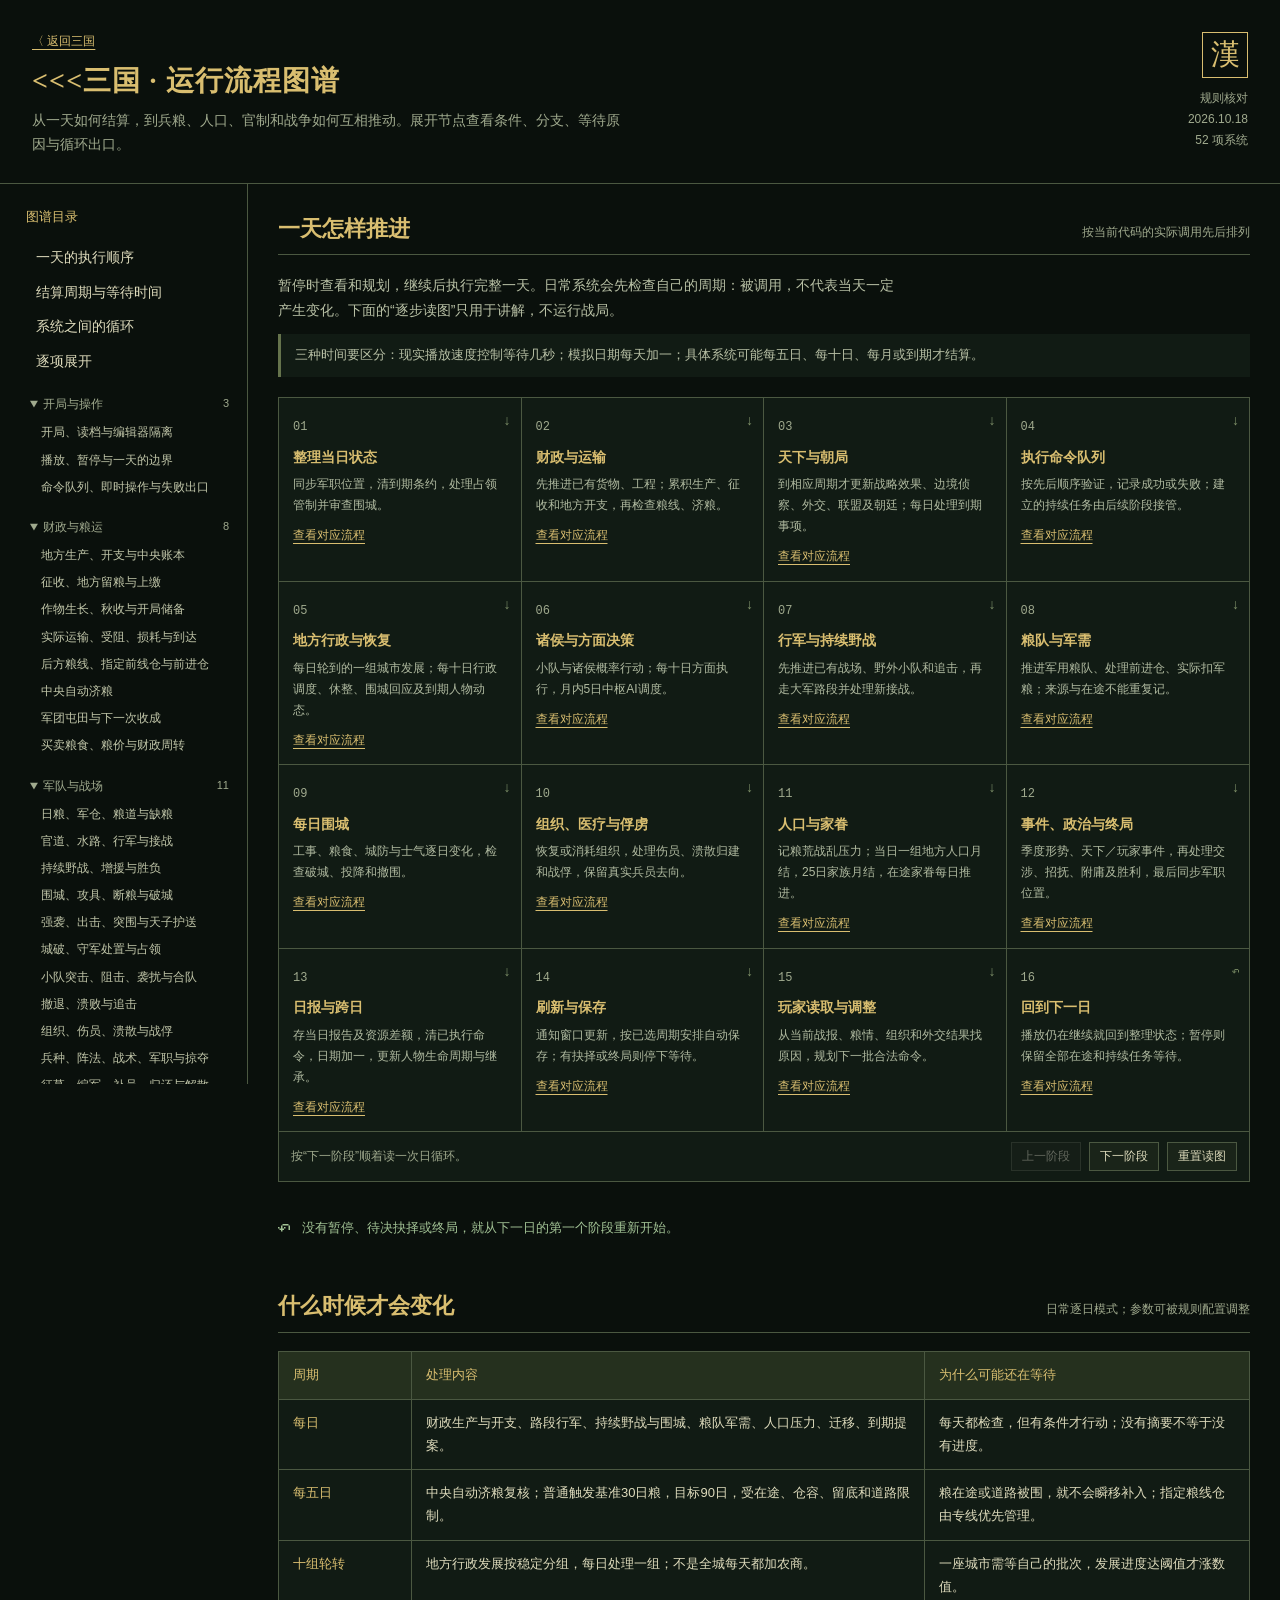
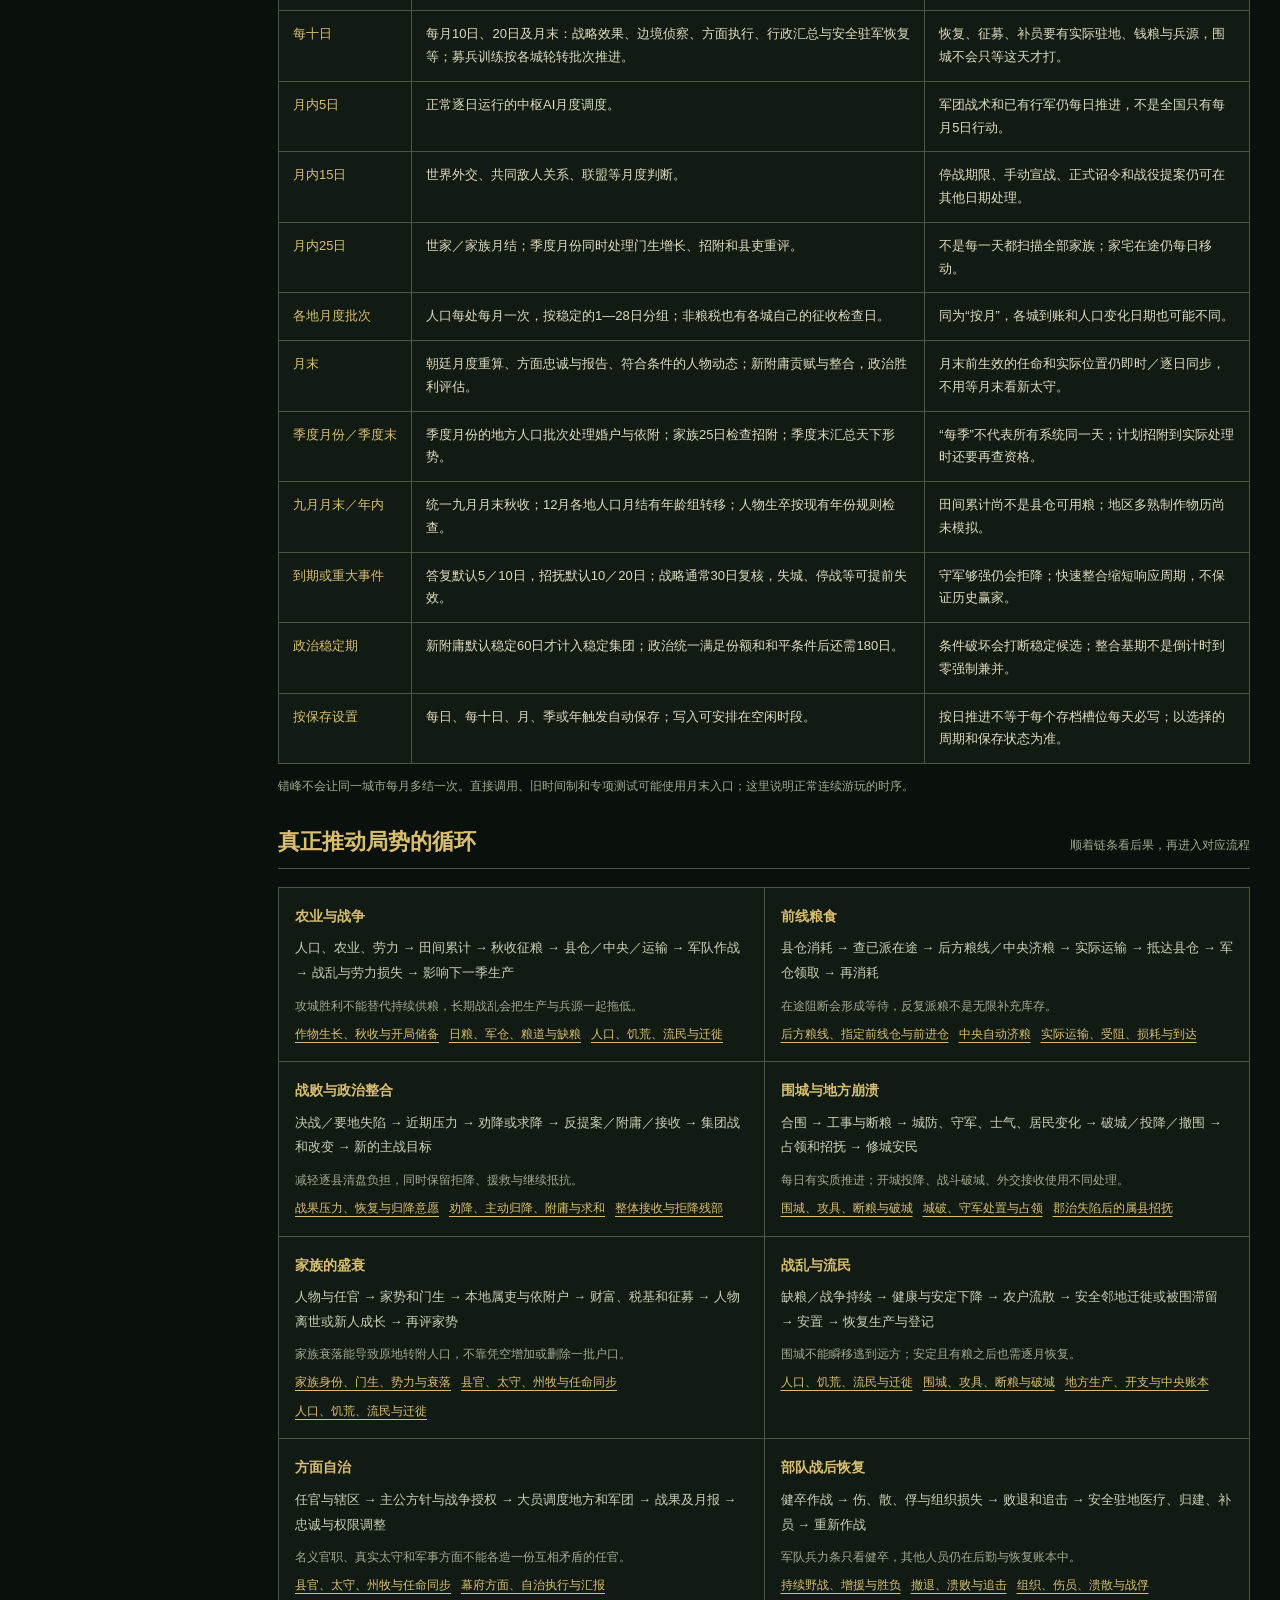
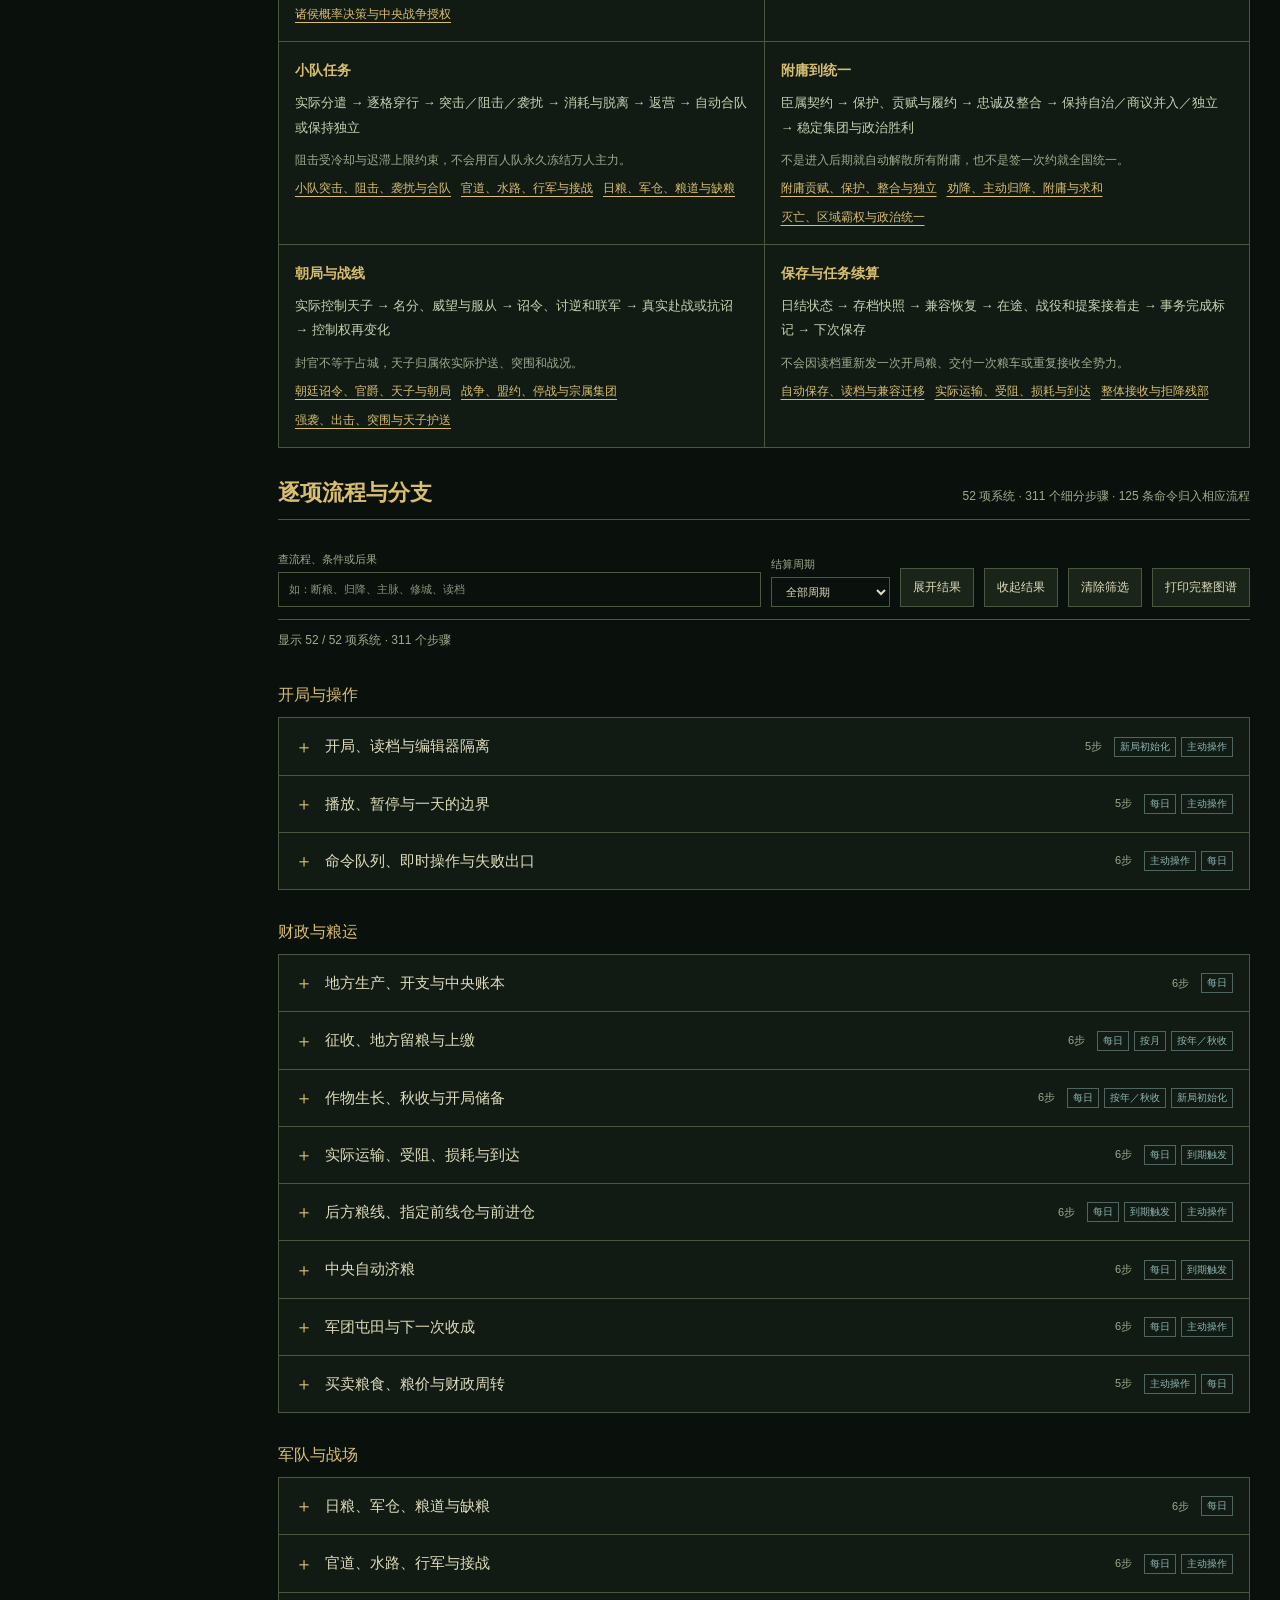
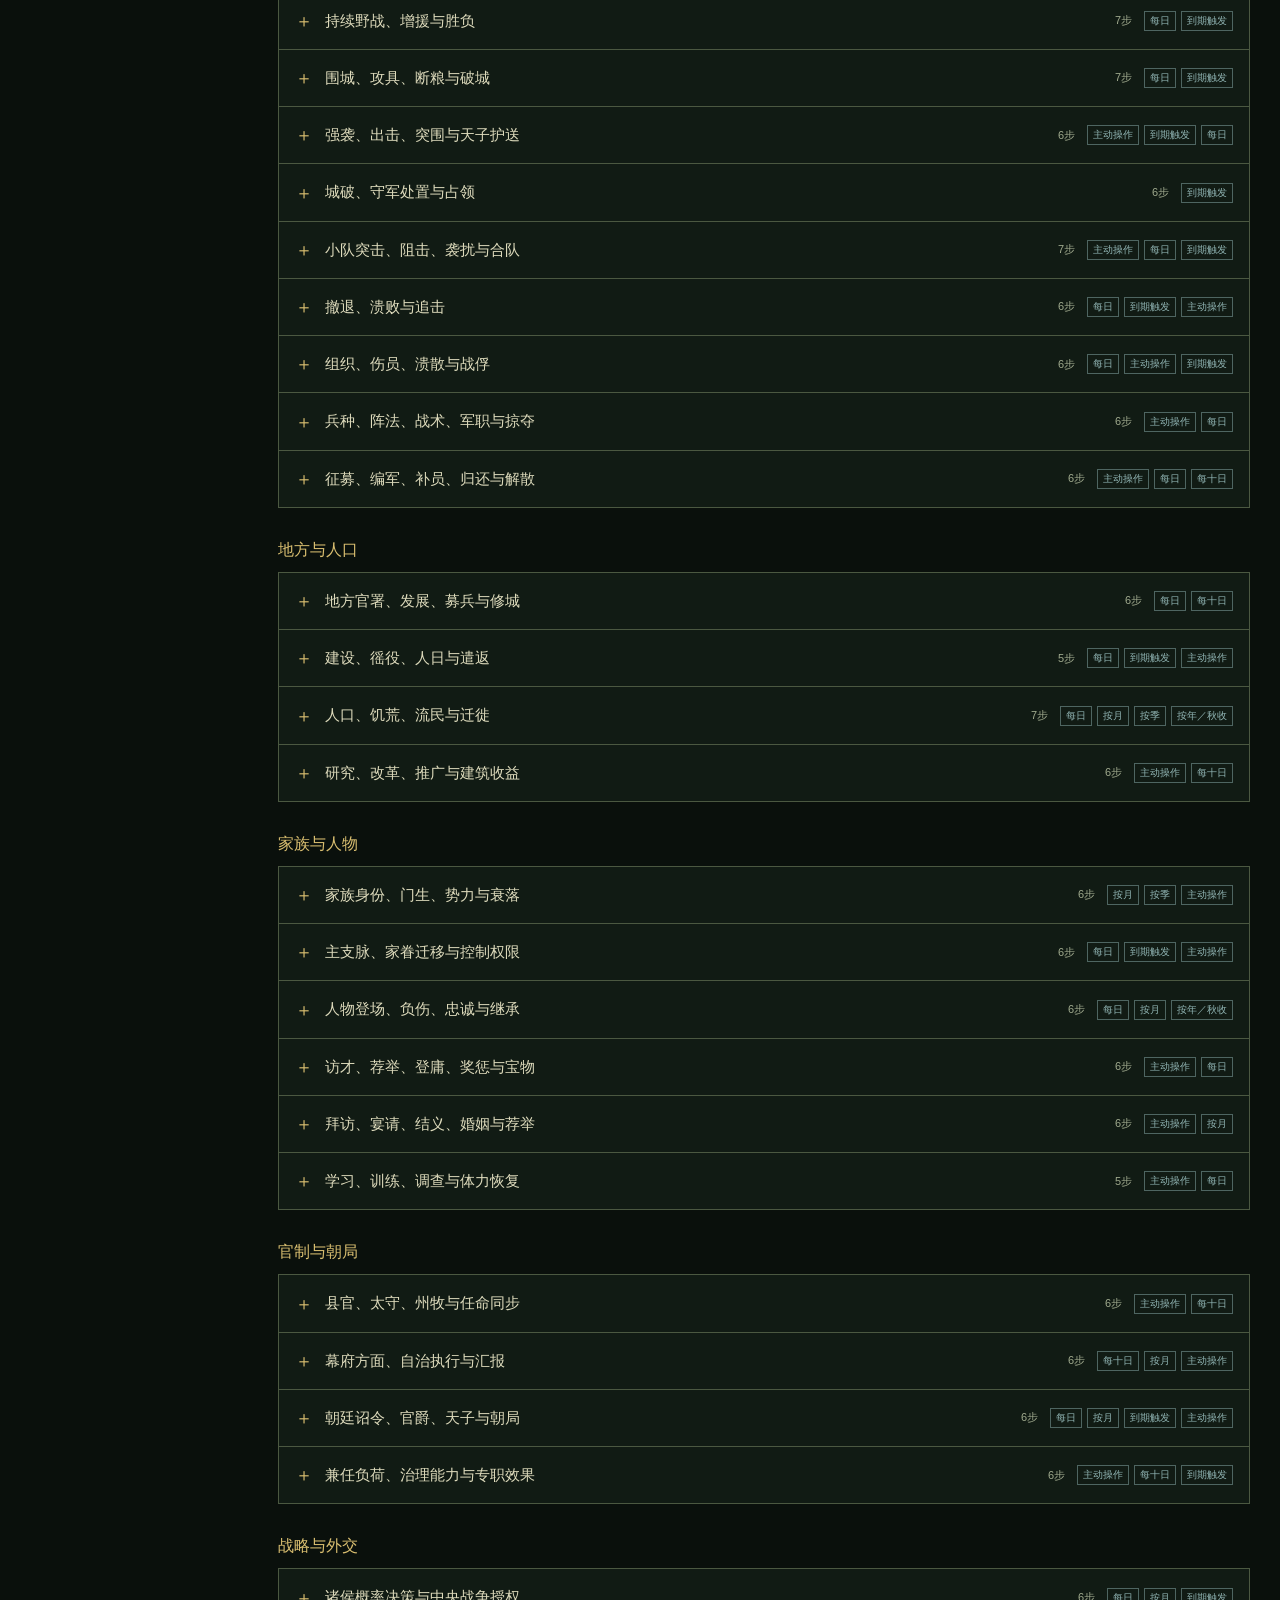
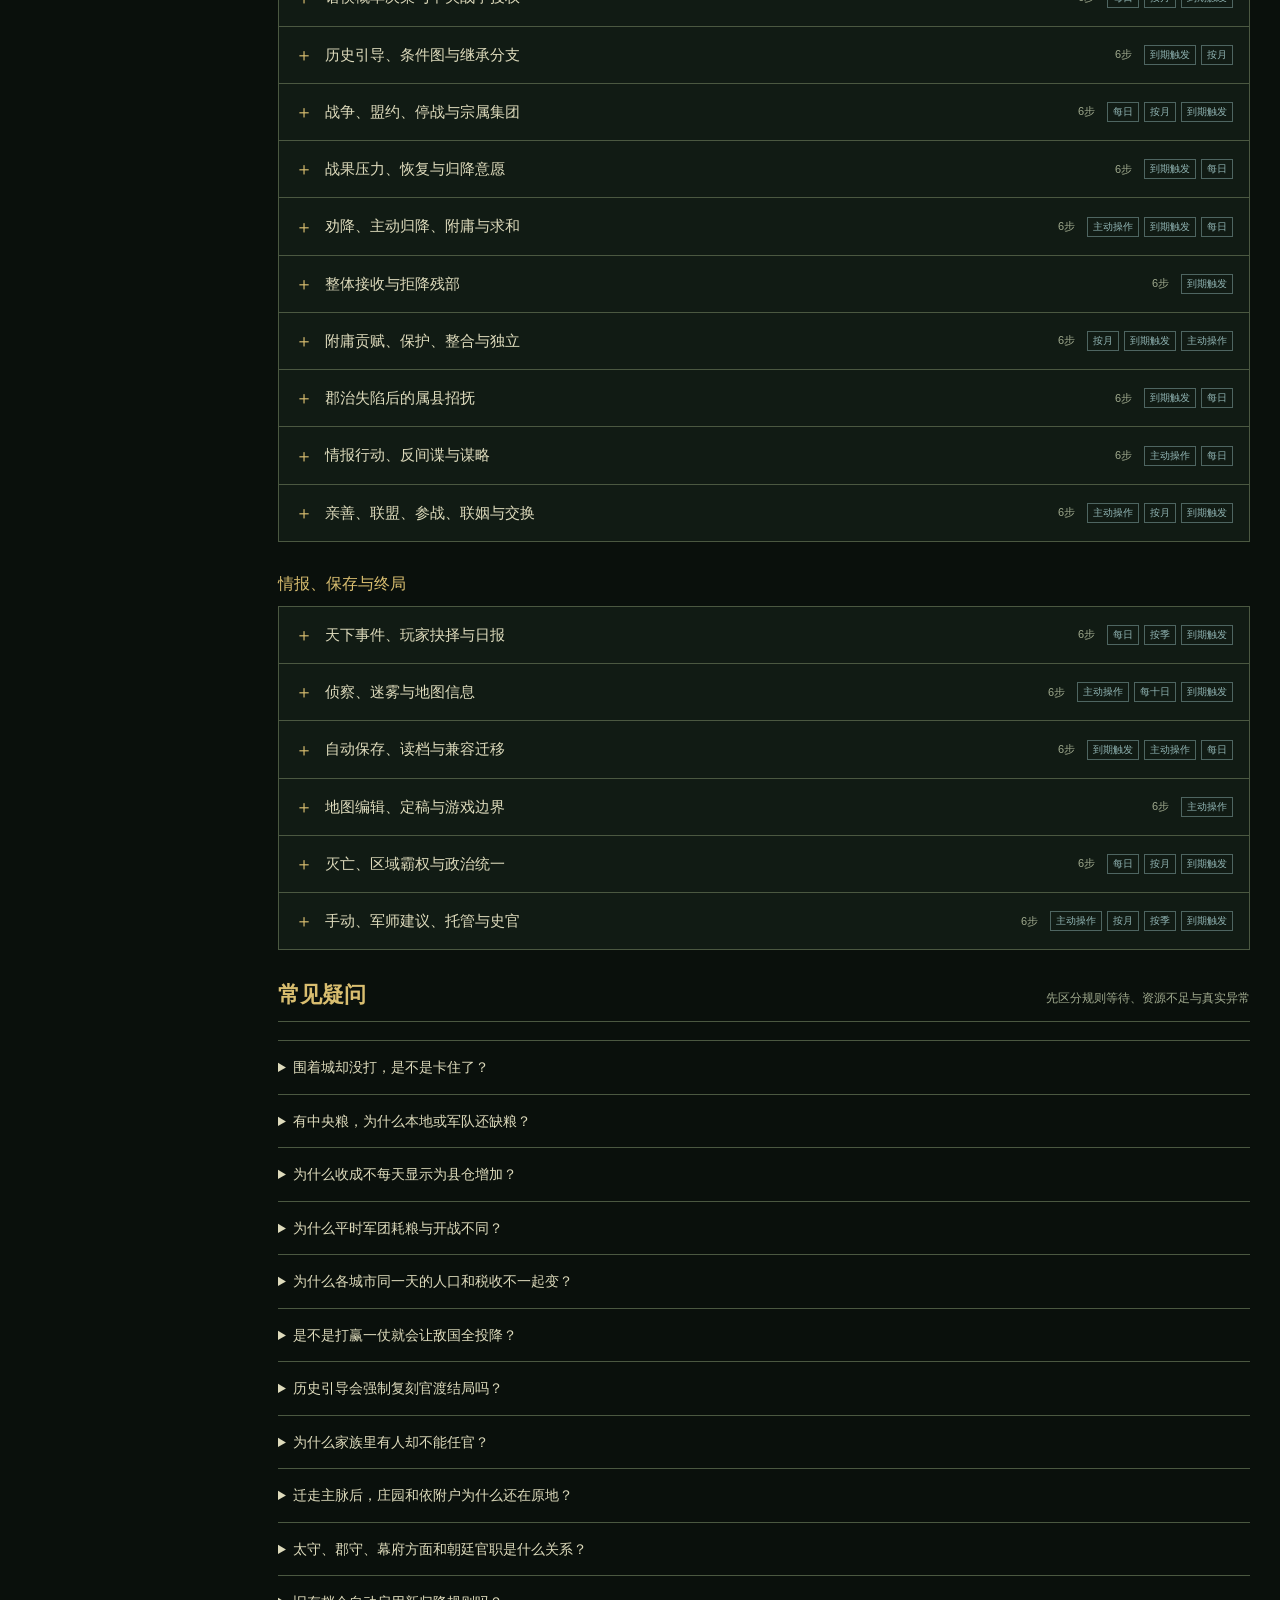
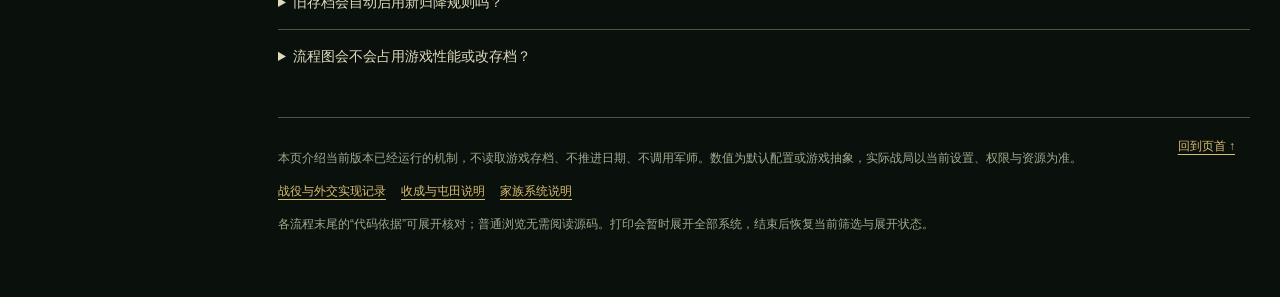
==== commit 2035fdbf: "扩充运行流程图谱，覆盖全命令与系统循环" ====
--- a/docs/game-turn-map.html
+++ b/docs/game-turn-map.html
@@ -1,47 +1,3679 @@
 <!doctype html>
 <html lang="zh-CN">
 <head>
-  <meta charset="utf-8">
-  <meta name="viewport" content="width=device-width,initial-scale=1">
-  <title>&lt;&lt;&lt;三国 · 每日模拟流程图</title>
-  <link rel="stylesheet" href="../css/button-states.css?v=20261009-05">
-  <style>
-    :root{--bg:#09100b;--panel:#111a13;--panel2:#172219;--line:#667353;--dim:#8d967a;--text:#e4dfbc;--gold:#ddc56f;--green:#91b879;--red:#cb7668;--blue:#7fa6a4;--shadow:#020503}
-    *{box-sizing:border-box}html,body{margin:0;min-width:1080px;min-height:100%;background:var(--bg);color:var(--text);font-family:"Noto Sans SC","PingFang SC","Microsoft YaHei",sans-serif}body{background-image:linear-gradient(90deg,#53604812 1px,transparent 1px),linear-gradient(#5360480e 1px,transparent 1px),radial-gradient(circle at 50% 30%,#263522 0,transparent 58%);background-size:24px 24px,24px 24px,auto;padding:24px}.sheet{position:relative;width:calc(100vw - 48px);max-width:1500px;min-width:1032px;min-height:920px;margin:auto;border:1px solid #84906d;padding:22px 26px 28px;background:#0b120ddd;box-shadow:5px 6px 0 var(--shadow),18px 24px 70px #000c,inset 1px 1px #aeb78a33}.sheet:before{content:"";position:absolute;inset:0;pointer-events:none;background:repeating-linear-gradient(0deg,transparent 0,transparent 3px,#0002 4px)}header{position:relative;display:flex;align-items:end;justify-content:space-between;border-bottom:1px solid #59644c;padding:0 4px 15px}h1{margin:0;color:var(--gold);font:700 27px/1.1 serif;letter-spacing:.12em}header p{margin:6px 0 0;color:var(--dim);font-size:12px}header .seal{display:grid;place-items:center;width:48px;height:48px;border:1px solid var(--gold);color:var(--gold);font:28px serif;box-shadow:inset 0 0 13px #c3a84d25}.legend{display:flex;gap:15px;color:var(--dim);font-size:11px}.legend i{display:inline-block;width:9px;height:9px;margin-right:5px;border:1px solid #ffffff44}.loop{position:relative;display:grid;grid-template-columns:repeat(5,1fr);gap:22px;margin-top:30px}.node{position:relative;min-height:200px;border:1px solid var(--line);padding:0 12px 12px;background:linear-gradient(145deg,#172119,#0c130e);box-shadow:2px 3px 0 var(--shadow),8px 10px 22px #0008}.node:after{content:"";position:absolute;top:50%;right:-23px;width:22px;border-top:2px solid #78855f}.node:before{content:"▶";position:absolute;z-index:2;top:calc(50% - 8px);right:-27px;color:var(--gold);font-size:13px}.node:last-child:after,.node:last-child:before{display:none}.node-title{display:flex;align-items:center;gap:8px;height:34px;margin:0 -12px 10px;padding:0 9px;background:#46522f;color:#ffe799;font-size:13px;font-weight:700}.node-title b{display:grid;place-items:center;width:20px;height:20px;border:1px solid #d8cc8c;color:#f6e39a;font-size:10px}.node ul{margin:0;padding-left:17px;color:#b9bea2;font-size:11px;line-height:1.65}.node li+li{margin-top:3px}.node strong{color:var(--text)}.plan{border-color:#8d7641}.resolve{border-color:#577a50}.event{border-color:#8b554a}.output{border-color:#597777}.return-arrow{position:absolute;z-index:0;left:8.2%;right:8.2%;top:236px;height:36px;border:2px solid #59644c;border-top:0;border-radius:0 0 22px 22px}.return-arrow:before{content:"▲";position:absolute;left:-7px;top:-8px;color:var(--gold);font-size:13px}.return-arrow span{position:absolute;left:50%;bottom:-8px;transform:translateX(-50%);padding:0 8px;background:#0b120d;color:#899478;font-size:10px}.resolution{position:relative;margin:74px auto 0;border:1px solid #526149;padding:13px 13px 12px;background:#0d160f}.resolution h2,.branch h2{display:flex;align-items:center;gap:8px;margin:0 0 12px;color:var(--gold);font-size:13px}.resolution h2:before,.branch h2:before{content:"■";font-size:7px}.phases{display:grid;grid-template-columns:repeat(8,1fr);gap:7px}.phase{position:relative;min-height:92px;border:1px solid #3f4c3a;padding:8px;background:#121c14}.phase:not(:last-child):after{content:"›";position:absolute;right:-7px;top:35px;z-index:2;color:var(--gold);font-size:17px}.phase b{display:block;margin-bottom:5px;color:#d6c36e;font-size:11px}.phase span{color:#9ca58b;font-size:9px;line-height:1.5}.branches{display:grid;grid-template-columns:1.15fr 1fr 1fr;gap:14px;margin-top:14px}.branch{border:1px solid #4a5742;padding:12px;background:#0f1811}.branch ul{display:grid;grid-template-columns:repeat(2,minmax(0,1fr));gap:6px;margin:0;padding:0;list-style:none}.branch li{border-left:2px solid #596a4e;padding:5px 7px;background:#151f16;color:#aeb69b;font-size:10px;line-height:1.45}.branch li b{display:block;color:#e0d9aa;font-size:10px}.branch.mode li:nth-child(2){border-left-color:#738e65}.branch.mode li:nth-child(3){border-left-color:#9a8549}.branch.mode li:nth-child(4){border-left-color:#667f80}.branch.event-path li{border-left-color:#8b554a}.branch.persist li{border-left-color:#597777}.foot{display:grid;grid-template-columns:1fr auto;align-items:center;margin-top:14px;border-top:1px dotted #505c48;padding-top:10px;color:#747e6b;font-size:10px}.foot strong{color:#b5bd9d}.badge{border:1px solid #5b674f;padding:5px 8px;color:#aeb799;background:#111912}.tip{color:#ccb863}.node.player .node-title{background:#5b552d}.node.resolve .node-title{background:#354e32}.node.event .node-title{background:#593a32}.node.output .node-title{background:#36504d}@media print{body{padding:0;background:#fff}.sheet{box-shadow:none}}
-  </style>
-  <style>
-    .phase.interactive{width:100%;color:inherit;font:inherit;text-align:left;cursor:pointer;transition:border-color .12s,background .12s,transform .12s}.phase.interactive[aria-expanded="true"]{border-color:var(--gold);background:#1a2519;outline:0;transform:none}.phase.interactive .open-hint{display:block;margin-top:7px;color:var(--gold);font-size:8px}.phase.interactive[aria-expanded="true"] .open-hint:after{content:" · 已展开"}.detail-panel{margin-top:10px;border:1px solid #8d7641;padding:12px;background:#0a110c;box-shadow:inset 1px 1px #a99b5f25}.detail-panel[hidden]{display:none}.detail-head{display:flex;align-items:center;justify-content:space-between;border-bottom:1px solid #4f5945;padding-bottom:9px}.detail-head h2{margin:0;color:#f0d477;font-size:15px}.detail-head p{margin:3px 0 0;color:#858e78;font-size:9px}.detail-head button{border:1px solid #677257;padding:4px 9px;background:#172017;color:#c8c2a0;font:9px inherit;cursor:pointer}.formula-grid{display:grid;grid-template-columns:repeat(3,minmax(0,1fr));gap:8px;margin-top:10px}.formula-card{border:1px solid #3f4b39;padding:9px;background:#111a13}.formula-card h3{margin:0 0 7px;color:#d8c36f;font-size:11px}.formula-card code{display:block;margin:5px 0;border-left:2px solid #647759;padding:5px 7px;background:#09100b;color:#cbd5b6;font:9px/1.55 ui-monospace,"SFMono-Regular",Menlo,monospace;white-space:normal}.formula-card p{margin:5px 0;color:#929b85;font-size:9px;line-height:1.55}.formula-card strong{color:#e1dab1}.modifier-strip{display:grid;grid-template-columns:repeat(4,1fr);gap:7px;margin-top:8px}.modifier{border-top:2px solid #58694e;padding:7px;background:#141e15;color:#9da68f;font-size:9px;line-height:1.5}.modifier b{display:block;color:#ded7aa;font-size:10px}.formula-card.warning{border-color:#72483f}.formula-card.warning code{border-left-color:#a26154}.source-note{margin:9px 0 0;color:#6f7968;font-size:8px;text-align:right}
-  </style>
-<style>.resolution{margin-top:16px}.daily-loop-back{text-align:center;color:var(--gold);font-size:11px;margin:20px 0}.sheet{min-height:0}html,body{min-width:320px}.sheet{min-width:0}.node{min-height:170px}@media(max-width:1000px){body{padding:12px}.sheet{width:100%;padding:14px}.loop{grid-template-columns:1fr 1fr;gap:10px}.node:before,.node:after{display:none}.phases{grid-template-columns:repeat(4,1fr)}.branches,.formula-grid{grid-template-columns:1fr 1fr}}@media(max-width:600px){.loop,.branches,.formula-grid{grid-template-columns:1fr}.phases{grid-template-columns:1fr 1fr}h1{font-size:20px}}</style>
+<meta charset="utf-8">
+<meta name="viewport" content="width=device-width,initial-scale=1">
+<link rel="icon" href="data:image/svg+xml,%3Csvg xmlns=%27http://www.w3.org/2000/svg%27 viewBox=%270 0 32 32%27%3E%3Crect width=%2732%27 height=%2732%27 fill=%27%23111b14%27/%3E%3Ctext x=%2716%27 y=%2725%27 text-anchor=%27middle%27 font-size=%2726%27 fill=%27%23d9be70%27%3E漢%3C/text%3E%3C/svg%3E">
+<meta name="description" content="三国当前版本的每日结算顺序、52项系统流程、311个细分步骤、条件分支与循环关系。">
+<title>&lt;&lt;&lt;三国 · 运行流程图谱</title>
+<link rel="stylesheet" href="../css/button-states.css?v=6ff4d60971">
+<style>
+:root{color-scheme:dark;--bg:#0a100c;--panel:#111b14;--raised:#1a2419;--line:#4b5841;--text:#dedbbc;--muted:#a0aa8e;--gold:#d9be70;--olive:#65734c;--blue:#91b5b4;--red:#d59a87;--green:#a2c295}*{box-sizing:border-box}html{scroll-padding-top:85px;scroll-behavior:smooth}body{margin:0;background:var(--bg);color:var(--text);font:14px/1.75 "PingFang SC","Microsoft YaHei",sans-serif}button,input,select{font:inherit}a{color:var(--gold);text-underline-offset:4px}button{color:var(--text);background:var(--raised);border:1px solid var(--line);padding:6px 12px;cursor:pointer;position:relative}button:focus-visible,a:focus-visible,summary:focus-visible,input:focus-visible,select:focus-visible{outline:2px solid var(--gold);outline-offset:3px}button:disabled{opacity:.4;cursor:default}input,select{min-width:0;color:var(--text);border:1px solid var(--line);background:var(--bg);padding:7px 10px}input::placeholder{color:#89947c}[hidden]{display:none!important}.skip{position:fixed;top:-80px;left:12px;z-index:20;background:var(--panel);padding:8px}.skip:focus{top:8px}.mast{max-width:1512px;margin:auto;padding:28px 32px 22px;display:flex;justify-content:space-between;gap:24px;border-bottom:1px solid var(--line)}.mast h1{font:600 28px/1.4 "Songti SC","STSong",serif;letter-spacing:.04em;margin:8px 0;color:var(--gold)}.mast p{margin:4px 0;color:var(--muted);max-width:76ch}.mast .back{font-size:12px}.edition{text-align:right;flex-shrink:0;font-size:12px;color:var(--muted)}.edition .seal{display:grid;place-items:center;width:46px;height:46px;margin:4px 0 10px auto;border:1px solid var(--gold);color:var(--gold);font:29px serif}.layout{max-width:1512px;margin:auto;display:grid;grid-template-columns:248px minmax(0,1fr)}.index{position:sticky;top:0;height:100dvh;overflow:auto;border-right:1px solid var(--line);padding:22px 14px 28px 26px;scrollbar-width:thin}.index-title{color:var(--gold);font-size:13px;margin-bottom:12px}.index .major{display:block;padding:5px 8px;color:var(--text);text-decoration:none;border-left:2px solid transparent}.index .major:hover,.index .major[aria-current="location"]{border-left-color:var(--gold);background:#d9be7009}.index details{margin:12px 0}.index summary{cursor:pointer;color:var(--muted);font-size:12px;padding:4px}.index .module-link{display:block;font-size:12px;text-decoration:none;color:#c1c6a9;padding:4px 6px 4px 15px;line-height:1.6}.index .module-link:hover,.index .module-link[aria-current="location"]{color:var(--gold);text-decoration:underline}.index .count{float:right;color:var(--muted);font-size:11px}.content{min-width:0;padding:0 30px 50px}.section-head{border-bottom:1px solid var(--line);margin:30px 0 18px;padding-bottom:10px;display:flex;align-items:baseline;justify-content:space-between;gap:12px}.section-head h2{font:600 22px/1.4 "Songti SC","STSong",serif;color:var(--gold);margin:0}.section-head small{color:var(--muted);font-size:12px}.lead{max-width:80ch;color:#b8c0a5;margin:12px 0}.notice{padding:10px 14px;border-left:3px solid var(--olive);background:var(--panel);color:#b8c0a5;font-size:13px}.phase-grid{counter-reset:phase;display:grid;grid-template-columns:repeat(4,minmax(0,1fr));gap:0;border:1px solid var(--line);margin:20px 0 0}.phase{counter-increment:phase;position:relative;border-right:1px solid var(--line);border-bottom:1px solid var(--line);padding:15px 14px 13px;min-height:148px;background:var(--panel);transition:box-shadow .1s}.phase:nth-child(4n){border-right:0}.phase:nth-last-child(-n+4){border-bottom:0}.phase::before{content:counter(phase,decimal-leading-zero);color:var(--muted);font:12px ui-monospace,monospace}.phase h3{font-size:14px;color:var(--gold);margin:7px 0 5px}.phase p{font-size:12px;margin:0;color:#b0baa0}.phase a{display:inline-block;margin-top:9px;font-size:12px}.phase.selected{box-shadow:inset 0 0 0 2px var(--gold);background:#222b1c}.phase .next{position:absolute;right:10px;top:10px;color:#7e9068}.reader{display:flex;align-items:center;flex-wrap:wrap;gap:8px;border:1px solid var(--line);border-top:0;padding:10px 12px;background:var(--panel)}.reader span{font-size:12px;color:var(--muted);flex:1;min-width:200px}.reader button{font-size:12px;padding:3px 10px}.return{display:flex;gap:12px;align-items:center;color:var(--green);font-size:13px;padding:12px 0}.return::before{content:"↶";font-size:24px}.timing-wrap{overflow-x:auto}table{border-collapse:collapse;width:100%;text-align:left;font-size:13px}th,td{padding:12px 14px;border:1px solid var(--line);vertical-align:top}th{background:#25301e;color:var(--gold);font-weight:500}td:first-child{white-space:nowrap;color:var(--gold)}td{background:var(--panel)}td p{margin:0}.table-note{font-size:12px;color:var(--muted)}.cycle-grid{display:grid;grid-template-columns:1fr 1fr;border-top:1px solid var(--line);border-left:1px solid var(--line);margin-top:18px}.cycle{padding:16px;border-right:1px solid var(--line);border-bottom:1px solid var(--line);background:var(--panel)}.cycle h3{margin:0 0 8px;color:var(--gold);font-size:14px}.cycle .chain{color:#c7d1b3;line-height:1.9;font-size:13px}.cycle p{font-size:12px;margin:10px 0 0;color:var(--muted)}.cycle a{font-size:12px;display:inline-block;margin:7px 10px 0 0}.filters{position:sticky;top:0;z-index:5;background:var(--bg);padding:12px 0;border-bottom:1px solid var(--line);display:flex;flex-wrap:wrap;align-items:end;gap:10px}.filters label{display:flex;flex-direction:column;gap:3px;font-size:11px;color:var(--muted)}.filters .search{flex:1;min-width:180px}.filters select{max-width:160px}.filters button{font-size:12px;padding:8px 12px}.filter-status{color:var(--muted);font-size:12px;min-height:23px;margin:10px 0}.group-heading{font-size:16px;font-weight:500;color:var(--gold);padding:12px 0 8px;margin:16px 0 0}.system{border:1px solid var(--line);border-bottom:0;background:var(--panel);scroll-margin-top:100px}.system:last-child{border-bottom:1px solid var(--line)}.system>summary{list-style:none;cursor:pointer;display:flex;align-items:center;gap:12px;padding:15px 16px;position:relative}.system>summary::-webkit-details-marker{display:none}.system>summary::before{content:"＋";font:18px ui-monospace,monospace;color:var(--gold);width:18px;flex-shrink:0}.system[open]>summary::before{content:"−"}.system>summary:hover{outline:1px dashed var(--gold);outline-offset:-5px}.system>summary h3{font-size:15px;font-weight:500;margin:0;flex:1}.system .summary-meta{font-size:11px;color:var(--muted)}.tags{display:flex;gap:5px;flex-wrap:wrap}.tag{font-size:10px;line-height:1.6;color:var(--blue);border:1px solid #4e6561;padding:1px 5px;white-space:nowrap}.system-body{border-top:1px solid var(--line);padding:18px 24px 20px}.system-intro{max-width:82ch;color:#c5ceb3;margin:0 0 10px}.entry{color:var(--muted);font-size:12px;margin:0 0 20px}.entry b{font-weight:500;color:var(--gold)}.command-list{margin:-7px 0 20px;font-size:11px;line-height:2.3;color:var(--muted)}.command-list>span:first-child{margin-right:8px}.command-name{border-bottom:1px dotted var(--olive);color:var(--text);display:inline-block;margin-right:11px}.path{counter-reset:step;list-style:none;margin:0;padding:0 0 0 10px}.step{position:relative;padding:0 0 20px 31px;border-left:1px solid var(--olive);counter-increment:step;max-width:92ch}.step:last-child{border-left-color:transparent;padding-bottom:8px}.step::before{content:counter(step);position:absolute;left:-11px;top:0;width:21px;height:23px;background:#273322;border:1px solid #849266;color:var(--gold);text-align:center;font:12px/21px ui-monospace,monospace}.step:not(:last-child)::after{content:"↓";position:absolute;left:-5px;bottom:2px;background:var(--panel);font-size:12px;color:var(--olive)}.step h4{font-size:14px;margin:0 0 5px;color:var(--text);font-weight:600}.step p{margin:0;color:#b2bea2;font-size:13px}.branch{margin:9px 0 1px;padding:7px 11px;border-left:2px solid #9a6c53;background:#211e15;font-size:12px;color:#d3baa1}.branch b{font-weight:500;color:#e3c696;margin-right:7px}.loop-note{font-size:13px;color:var(--green);border:1px solid #4e6544;padding:10px 13px;margin:12px 0;background:#142014}.loop-note b{color:var(--green);display:block;margin-bottom:3px;font-weight:500}.notes{font-size:12px;color:#c3bda0;margin:10px 0;padding-left:18px}.notes li{margin-top:5px}.formula{display:block;white-space:normal;font:12px/1.8 ui-monospace,"PingFang SC",monospace;background:var(--bg);color:var(--blue);padding:10px 12px;border-left:2px solid #618380;margin:16px 0}.related{display:flex;flex-wrap:wrap;align-items:baseline;gap:6px 15px;font-size:12px;margin-top:15px}.related span{color:var(--muted)}.sources{margin-top:13px;font-size:11px;color:var(--muted)}.sources summary{cursor:pointer}.sources a{display:block;overflow-wrap:anywhere;margin:4px 0;color:#a5af92}.empty{border:1px dashed var(--line);padding:28px;color:var(--muted);text-align:center}.faq{border-top:1px solid var(--line);padding:14px 0}.faq summary{color:var(--text);cursor:pointer}.faq p{font-size:13px;color:var(--muted);max-width:80ch}.footer{border-top:1px solid var(--line);margin-top:35px;padding-top:18px;color:var(--muted);font-size:12px}.footer a{display:inline-block;margin-right:15px}.top-link{float:right}.print-only{display:none}noscript{display:block;padding:25px;color:var(--gold)}@media(max-width:1100px){.layout{grid-template-columns:205px minmax(0,1fr)}.index{padding-left:15px}.content{padding:0 20px 40px}.phase-grid{grid-template-columns:repeat(2,minmax(0,1fr))}.phase:nth-child(4n){border-right:1px solid var(--line)}.phase:nth-child(2n){border-right:0}.phase:nth-last-child(-n+4){border-bottom:1px solid var(--line)}.phase:nth-last-child(-n+2){border-bottom:0}.cycle-grid{grid-template-columns:1fr}.system>summary{flex-wrap:wrap}.tags{margin-left:30px}.system>summary h3{min-width:65%}}@media(max-width:760px){.mast{padding:18px 18px}.mast h1{font-size:24px}.edition{font-size:10px}.layout{display:block}.index{position:static;height:auto;max-height:280px;border-right:0;border-bottom:1px solid var(--line);padding:14px 18px}.index-title{margin-bottom:3px}.index .major{display:inline-block;margin-right:6px}.index details{margin:5px 0}.index .module-link{display:inline-block;padding:4px 9px}.index .count{float:none;margin-left:10px}.content{padding:0 16px 30px}.filters{gap:8px;padding:9px 0}.filters label.search{flex-basis:100%}.filters select{max-width:none}.filters button{padding:6px 9px}.system-body{padding:15px 16px}.section-head{display:block}.section-head small{display:block;margin-top:5px}.phase{min-height:154px}.timing-wrap table{min-width:600px}.reader span{flex-basis:100%}.summary-meta{margin-left:30px}.system>summary h3{min-width:60%;font-size:14px}.tags{margin-left:0}}@media(max-width:600px){body{font-size:13px}.mast p{font-size:12px}.edition .seal{width:36px;height:36px;font-size:24px}.edition{max-width:80px}.mast{gap:12px}.mast h1{font-size:22px}.phase{padding:12px 10px}.phase h3{font-size:13px}.phase p{font-size:11px}.cycle{padding:13px}.system>summary{padding:13px 12px;gap:8px}.tags{flex-basis:100%;margin-left:26px}.system .summary-meta{display:none}.filter-status{font-size:11px}.filters button{font-size:11px}.step{padding-left:23px}.step h4{font-size:13px}.step p{font-size:12px}.section-head h2{font-size:20px}}
+@media(prefers-reduced-motion:reduce){html{scroll-behavior:auto}.phase{transition:none}}@media print{html{scroll-behavior:auto}body{background:white;color:#222;font-size:10pt;line-height:1.6}.mast{padding:0 0 12px}.mast h1,.section-head h2,.group-heading{color:#333}.mast p,.edition,.lead,.entry,.table-note,.filter-status,.system-intro,.step p,.related,.notes,.sources,.footer{color:#444}.layout{display:block}.content{padding:0}.index,.filters,.reader,.skip,.top-link,.back{display:none}.print-only{display:block}.system,.phase,.cycle,td,th,.branch,.loop-note,.formula,.notice{background:white!important;color:#222!important;border-color:#888}.system>summary h3,.phase h3,.cycle h3,.loop-note b,.step h4,.tag,.related a{color:#222}.step{break-inside:avoid}.step::before{background:#eee;color:#222}.step::after{background:white}.system-body{padding:12px 18px}.system{break-inside:auto}.system>summary,.group-heading{break-after:avoid}.tag{border-color:#888}a{color:#333}.phase-grid{grid-template-columns:repeat(4,minmax(0,1fr))}.phase{min-height:0}.branch{border-left-color:#888}header,.section-head{break-after:avoid}.cycle-grid{grid-template-columns:1fr 1fr}.faq{break-inside:avoid}.system[hidden],.group-heading[hidden]{display:block!important}}
+</style>
 </head>
 <body>
-  <main class="sheet">
-    <header><div><h1>&lt;&lt;&lt;三国 · 每日模拟</h1><p>运行时连续推进；暂停时规划与下令</p></div><div class="seal">漢</div></header>
-    <section class="branches"><article class="branch mode"><h2>播放／暂停</h2><ul><li><b>运行</b>自动逐日演进，持续运行</li><li><b>暂停</b>查看局势、任命与安排军令</li></ul></article><article class="branch mode"><h2>速度控制</h2><ul><li><b>▶ → ▶▶ → ▶▶▶</b>3 秒／日 → 1 秒／日 → 0.5 秒／日</li><li><b>空格 · [／]</b>暂停／继续 · 减速／加速</li></ul></article><article class="branch event-path"><h2>自动暂停</h2><ul><li><b>事件抉择</b>处理事件后可继续</li><li><b>切换后台</b>停止演进，返回后由玩家继续</li></ul></article></section>
-    <section class="loop" aria-label="每日自动循环">
-      <article class="node resolve"><h2 class="node-title"><b>01</b>财政与天下</h2><ul><li>生产、地方支出、人口</li><li>运输与工程推进</li><li>到期征收与定期天下系统</li></ul></article>
-      <article class="node player plan"><h2 class="node-title"><b>02</b>执行军令</h2><ul><li>按顺序处理待办队列</li><li>验证目标与资源</li><li>记录成功、失败与效果</li></ul></article>
-      <article class="node resolve"><h2 class="node-title"><b>03</b>诸侯与战争</h2><ul><li>诸侯每天概率决策</li><li>行政与围城按十日更新</li><li>军团行军、接战与军需</li></ul></article>
-      <article class="node event"><h2 class="node-title"><b>04</b>事件与终局</h2><ul><li>检查历史与地方事件</li><li>选择事件自动暂停</li><li>检查灭亡、胜利与统一</li></ul></article>
-      <article class="node output"><h2 class="node-title"><b>05</b>日报与保存</h2><ul><li>刷新数据与窗口</li><li>推进一日，保存战局</li><li>继续运行下一日</li></ul></article>
-    </section>
-    <p class="daily-loop-back">↶ 未暂停且无终局：自动进入下一日 ↶</p>
-    <section class="resolution" aria-label="每日更新顺序"><h2>每日更新顺序 · 点击查看细节</h2><div class="phases"><button type="button" class="phase interactive" data-detail-target="economyDetail" aria-expanded="false"><b>① 财政与运输</b><small class="open-hint">查看细节</small></button><button type="button" class="phase interactive" data-detail-target="worldDetail" aria-expanded="false"><b>② 天下系统</b><small class="open-hint">查看细节</small></button><button type="button" class="phase interactive" data-detail-target="ordersDetail" aria-expanded="false"><b>③ 执行待办军令</b><small class="open-hint">查看细节</small></button><button type="button" class="phase interactive" data-detail-target="adminDetail" aria-expanded="false"><b>④ 行政与恢复 · 每十日</b><small class="open-hint">查看细节</small></button><button type="button" class="phase interactive" data-detail-target="aiDetail" aria-expanded="false"><b>⑤ 诸侯每日概率决策</b><small class="open-hint">查看细节</small></button><button type="button" class="phase interactive" data-detail-target="warDetail" aria-expanded="false"><b>⑥ 行军与接战 · 每日</b><small class="open-hint">查看细节</small></button><button type="button" class="phase interactive" data-detail-target="peopleDetail" aria-expanded="false"><b>⑦ 军需与人物 · 每日</b><small class="open-hint">查看细节</small></button><button type="button" class="phase interactive" data-detail-target="eventDetail" aria-expanded="false"><b>⑧ 事件、终局与保存</b><small class="open-hint">查看细节</small></button></div></section>
-    <section id="economyDetail" class="detail-panel" hidden><div class="detail-head"><h2>① 财政与运输</h2><button type="button" data-close-detail>收起</button></div><div class="formula-grid"><article class="formula-card"><h3>田赋与商业税</h3><code>日田赋 = 农村人口 ÷ 1700 × 农业 ÷ 50 × 田赋率 ÷ 10 × 民心 × 状态 × 劳力 × 0.1</code><code>日商税 = (商业 × 1.2 + 农村人口 ÷ 18000 + 市集数 × 40) × 商业 ÷ 50 × 商税率 ÷ 10 × 民心 × 状态 × 劳力 × 0.1</code><p>分别按农村人口、农业、商业和税率累计；民心、占领、围城、徭役影响产出。默认每月征收，税率与周期可分别调整。</p><p>农村人口为辖县人口加城内人口的 15%，无辖县时取城内人口。民心按 0.1～1 比例计；状态为正常 1、占领 0.5、围城 0；劳力为 max(0.1, 1 − 2 × 服役人数 ÷ 农村及服役人口)。</p></article><article class="formula-card"><h3>秋收与布帛</h3><code>日农田产出 = (农村人口 × 0.025 × 农业 ÷ 50 + 农庄数 × 180) × 状态 × 劳力 × (0.7 + 农官能力 ÷ 160) × 0.1</code><code>日布帛 = 农村人口 ÷ 18000 × 0.6 × 帛税率 ÷ 10 × 民心 × 状态 × 劳力 × 0.1</code><p>农田产出每日累计，九月月末收获；布帛默认每季征收。单位：粮食石、钱币贯、布帛品。</p></article><article class="formula-card"><h3>征收与官员</h3><code>征收费用 = ceil(18 + 城乡人口 ÷ 14000)贯；事务负担 +12，每日恢复 0.3</code><p>征收扣除地方费用，增加官员事务负担。治理效率、贪污、地方消费与留用决定可上缴量；同类税目当月不可重复征收。</p></article><article class="formula-card"><h3>三层仓储</h3><p>地方财政、中央府库、军队仓储分别记账。在途数量、目的地、尚需日数和受阻状态可从府库详情查看。</p></article><article class="formula-card"><h3>运输与损耗</h3><p>每日检查路线、推进运输；正常道路每段十日。损耗随距离、资源类别和地方官员能力计算；抵达时入库，目的地失守可能被没收。</p></article><article class="formula-card"><h3>人口与徭役</h3><p>人口每日按治安、占领状态变化；徭役从辖县调出人员并按人日推进工程，降低生产；工程完成或遣散后返回原县。</p></article></div></section>
-    <section id="worldDetail" class="detail-panel" hidden><div class="detail-head"><h2>② 天下系统</h2><button type="button" data-close-detail>收起</button></div><div class="formula-grid"><article class="formula-card"><h3>每日检查</h3><p>条约期限、占领期限、补给线路和决胜阶段每天检查。补给运输受安全路径和可用库存限制。</p></article><article class="formula-card"><h3>每十日</h3><p>每月十日、二十日和月末，更新建筑、科技与势力战略效果。市集和农庄收入计入地方财政。</p></article><article class="formula-card"><h3>每月</h3><p>月末更新诸侯关系、停战结盟、共同敌人关系、委任军团和联盟协同。</p></article><article class="formula-card"><h3>每季</h3><p>季度末评估诸侯附庸与天下形势，记录据点、国力和势力排名。</p></article><article class="formula-card"><h3>征收周期</h3><p>田赋与商税默认月度，布帛默认季度，粮食默认秋收后年度；在命令簿分别调整。</p></article><article class="formula-card"><h3>史官</h3><p>可选连接军师，按月生成本方纪事、按季度生成天下纪事。</p></article></div></section>
-    <section id="ordersDetail" class="detail-panel" hidden><div class="detail-head"><h2>③ 执行待办军令</h2><button type="button" data-close-detail>收起</button></div><div class="formula-grid"><article class="formula-card"><h3>暂停下令</h3><p>播放器暂停键或空格暂停；命令簿和规划操作也会暂停。待办命令在继续后的下一日按队列顺序执行。</p></article><article class="formula-card"><h3>队列限制</h3><p>每日最多八条命令；相同目标与参数的重复命令拒绝入队。同一人物每日只能承担一次个人或关系行动。</p></article><article class="formula-card"><h3>逐条验证</h3><p>检查目标、所属、人物状态、路线、驻地、外交前置条件与所需资源。失败记录原因，后续命令继续执行。</p></article><article class="formula-card"><h3>立即与持续</h3><p>任命在确认时生效；排队命令日终执行。建设和运输形成持续任务，不按点击次数立即完成。</p></article><article class="formula-card"><h3>战争计划</h3><p>集结、进攻和防御计划生成多条军令，仍受队列容量约束。进攻非中立据点前必须宣战。</p></article><article class="formula-card"><h3>执行反馈</h3><p>成功、失败、费用和效果写入日报；窗口和资源显示同步更新。</p></article></div></section>
-    <section id="adminDetail" class="detail-panel" hidden><div class="detail-head"><h2>④ 行政与恢复 · 每十日</h2><button type="button" data-close-detail>收起</button></div><div class="formula-grid"><article class="formula-card"><h3>官署治理</h3><p>城守、郡守和对应官员能力共同决定发展效率；兼任降低有效能力，空缺由普通官员代理。</p></article><article class="formula-card"><h3>辖县发展</h3><p>农业、商业、治安和城防积累进度，达到阈值后增长；围城暂停行政发展。</p></article><article class="formula-card"><h3>征募与补员</h3><p>城市征募受人口、地方钱粮和目标限制；安全驻城军团可从守军补员。</p></article><article class="formula-card"><h3>训练与休整</h3><p>训练积累至设定目标；空闲军团恢复士气，败退军恢复后转入整备。</p></article><article class="formula-card"><h3>围城</h3><p>已有围城每十日结算损兵、城防、城内粮和士气；满足条件时投降、破城或撤围。</p></article><article class="formula-card"><h3>人物变化</h3><p>人物忠诚与叛离在月末检查；伤病到期与军职所在地每日同步。</p></article></div></section>
-    <section id="aiDetail" class="detail-panel" hidden><div class="detail-head"><h2>⑤ 诸侯每日概率决策</h2><button type="button" data-close-detail>收起</button></div><div class="formula-grid"><article class="formula-card"><h3>每天判断</h3><p>每个存活诸侯每天分别评估内政、守备、编军、补员、驰援和进攻。没有固定行动日期或冷却间隔。</p></article><article class="formula-card"><h3>行动分散</h3><p>不同城市和军团独立抽取行动概率，实际行动自然分散在多日；难度影响概率、发展量和战力。</p></article><article class="formula-card"><h3>资源约束</h3><p>内政、编军和补员必须满足资金、粮食、守军、可用人物与军团数量限制。</p></article><article class="formula-card"><h3>威胁优先</h3><p>敌军压力较大的城池优先获得驰援考虑；低士气或低补给军团不主动进攻。</p></article><article class="formula-card"><h3>目标评估</h3><p>综合距离、敌我战力、城市价值、中立据点、飞地和霸主压力选择目标。</p></article><article class="formula-card"><h3>宣战与行军</h3><p>目标确定后处理宣战、路线与行军方式。已在行军或围城的军团继续原任务。</p></article></div></section>
-    <section id="warDetail" class="detail-panel" hidden><div class="detail-head"><h2>⑥ 行军与接战 · 每日</h2><button type="button" data-close-detail>收起</button></div><div class="formula-grid"><article class="formula-card"><h3>行军进度</h3><p>普通行军每十日一段，急行军每五日一段；每天累计进度，抵达节点时检查道路和敌情。</p></article><article class="formula-card"><h3>行军代价</h3><p>补给消耗受道路、渡河和行军方式影响；急行军额外损失士气。</p></article><article class="formula-card"><h3>野战</h3><p>进入有敌军的节点触发野战；兵种、地形、将领、士气、训练、补给和战法共同影响战力。</p></article><article class="formula-card"><h3>建立围城</h3><p>进入敌方据点可能建立围城；持续攻城在行政与战争的十日更新中结算。</p></article><article class="formula-card"><h3>城市易手</h3><p>夺城影响治安、人口、地方储备与所属；占领管制持续三十至六十日。</p></article><article class="formula-card"><h3>人物同步</h3><p>军团移动、战败、伤病或俘虏改变相关人物所在地与状态。</p></article></div></section>
-    <section id="peopleDetail" class="detail-panel" hidden><div class="detail-head"><h2>⑦ 军需与人物 · 每日</h2><button type="button" data-close-detail>收起</button></div><div class="formula-grid"><article class="formula-card"><h3>军队粮需</h3><code>军团每日粮需 = ceil(兵力 ÷ 600)</code><p>日常军团从自身仓储扣粮；安全驻城时可从地方补给。围城军需由攻城结算处理。</p></article><article class="formula-card"><h3>地方支出</h3><p>地方财政每日承担官僚钱粮与守军消耗；不足一单位的差额累计至后续日数。</p></article><article class="formula-card"><h3>缺粮影响</h3><p>缺粮会降低补给和士气；地方供应不足影响治安与民心。</p></article><article class="formula-card"><h3>人物期限</h3><p>每天检查伤病恢复、登场、寿命与军职所在；忠诚变化按月更新。</p></article><article class="formula-card"><h3>俘虏</h3><p>被俘六十日后，诸侯每天按概率考虑登庸；长期未归降者可能获释。</p></article><article class="formula-card"><h3>徭役与工程</h3><p>每天增加已征发人手的工作量；完成后释放劳力，返还原县人口。</p></article></div></section>
-    <section id="eventDetail" class="detail-panel" hidden><div class="detail-head"><h2>⑧ 事件、终局与保存</h2><button type="button" data-close-detail>收起</button></div><div class="formula-grid"><article class="formula-card"><h3>事件抽取</h3><p>每天检查历史和地方事件条件，历史事件优先；概率、月份、资源与冷却共同限制地方事件。</p></article><article class="formula-card"><h3>事件抉择</h3><p>出现选择事件时自动暂停并打开事件窗口；载入存档时保留待决事件，选择后由玩家继续。</p></article><article class="formula-card"><h3>终局检查</h3><p>每天检查势力灭亡、玩家胜负与观察模式统一。终局停止自动演进。</p></article><article class="formula-card"><h3>日报与日期</h3><p>记录军令与事件、清空已执行队列、推进一日并更新人物；不每天自动弹出简报。</p></article><article class="formula-card"><h3>存档</h3><p>日结算和刷新保存当前战局；刷新保持当前日期，不产生额外模拟日。</p></article><article class="formula-card"><h3>速度与后台</h3><p>右侧播放键暂停／继续；速度键按三秒、一秒、半秒每日日模拟循环。切换后台自动暂停，换速不改变暂停状态。</p></article></div></section>
-    <section class="branches"><article class="branch"><h2>每日</h2><ul><li><b>持续模拟</b>财政、运输、徭役、人口、AI、行军、军需</li><li><b>状态检查</b>事件、期限、人物、胜负与存档</li></ul></article><article class="branch"><h2>每十日／每月</h2><ul><li><b>10／20／月末</b>建筑、科技、行政、休整、围城</li><li><b>月末</b>外交、委任、联军、忠诚、默认田赋与商税</li></ul></article><article class="branch"><h2>每季／每年</h2><ul><li><b>季度末</b>附庸、天下评议、默认布帛征收</li><li><b>九月月末</b>农田收获与默认粮食征收</li></ul></article></section>
-  </main>
-  <script>
-    const detailButtons=[...document.querySelectorAll("[data-detail-target]")],detailPanels=[...document.querySelectorAll(".detail-panel")];
-    function setDetail(button,open){const target=document.getElementById(button.dataset.detailTarget);for(const panel of detailPanels)panel.hidden=panel!==target||!open;for(const item of detailButtons)item.setAttribute("aria-expanded",String(item===button&&open));if(open)target.scrollIntoView({behavior:"smooth",block:"nearest"})}
-    for(const button of detailButtons)button.addEventListener("click",()=>setDetail(button,document.getElementById(button.dataset.detailTarget).hidden));
-    for(const button of document.querySelectorAll("[data-close-detail]"))button.addEventListener("click",()=>{const panel=button.closest(".detail-panel"),trigger=detailButtons.find(item=>item.dataset.detailTarget===panel.id);setDetail(trigger,false)});
-  </script>
+<a class="skip" href="#overview">跳到正文</a>
+<header class="mast" id="top"><div><a class="back" href="../index.html">〈 返回三国</a><h1>&lt;&lt;&lt;三国 · 运行流程图谱</h1><p>从一天如何结算，到兵粮、人口、官制和战争如何互相推动。展开节点查看条件、分支、等待原因与循环出口。</p></div><div class="edition"><div class="seal" aria-hidden="true">漢</div>规则核对<br><time datetime="2026-10-18">2026.10.18</time><br><span id="coverage">52 项系统</span></div></header>
+<div class="layout">
+<nav class="index" aria-label="流程目录"><div class="index-title">图谱目录</div><a class="major" href="#overview">一天的执行顺序</a><a class="major" href="#cadence">结算周期与等待时间</a><a class="major" href="#crossloops">系统之间的循环</a><a class="major" href="#systems">逐项展开</a><div id="moduleNav"></div><a class="major" href="#questions">常见疑问</a></nav>
+<main class="content">
+<section id="overview" aria-labelledby="overviewTitle"><div class="section-head"><h2 id="overviewTitle">一天怎样推进</h2><small>按当前代码的实际调用先后排列</small></div><p class="lead">暂停时查看和规划，继续后执行完整一天。日常系统会先检查自己的周期：被调用，不代表当天一定产生变化。下面的“逐步读图”只用于讲解，不运行战局。</p><div class="notice">三种时间要区分：现实播放速度控制等待几秒；模拟日期每天加一；具体系统可能每五日、每十日、每月或到期才结算。</div><div class="phase-grid" id="dailyPhases"></div><div class="reader"><span id="phaseReading" aria-live="polite">按“下一阶段”顺着读一次日循环。</span><button type="button" id="previousPhase" disabled>上一阶段</button><button type="button" id="nextPhase">下一阶段</button><button type="button" id="resetPhase">重置读图</button></div><p class="return">没有暂停、待决抉择或终局，就从下一日的第一个阶段重新开始。</p></section>
+<section id="cadence" aria-labelledby="cadenceTitle"><div class="section-head"><h2 id="cadenceTitle">什么时候才会变化</h2><small>日常逐日模式；参数可被规则配置调整</small></div><div class="timing-wrap"><table><thead><tr><th scope="col">周期</th><th scope="col">处理内容</th><th scope="col">为什么可能还在等待</th></tr></thead><tbody id="cadenceRows"></tbody></table></div><p class="table-note">错峰不会让同一城市每月多结一次。直接调用、旧时间制和专项测试可能使用月末入口；这里说明正常连续游玩的时序。</p></section>
+<section id="crossloops" aria-labelledby="loopsTitle"><div class="section-head"><h2 id="loopsTitle">真正推动局势的循环</h2><small>顺着链条看后果，再进入对应流程</small></div><div class="cycle-grid" id="cycles"></div></section>
+<section id="systems" aria-labelledby="systemsTitle"><div class="section-head"><h2 id="systemsTitle">逐项流程与分支</h2><small id="totalSteps">52 项系统 · 311 个细分步骤</small></div><div class="filters" id="filters"><label class="search">查流程、条件或后果<input id="flowSearch" type="search" placeholder="如：断粮、归降、主脉、修城、读档" autocomplete="off"></label><label>结算周期<select id="paceFilter"><option value="all">全部周期</option><option value="daily">每日</option><option value="tenday">每十日</option><option value="monthly">按月</option><option value="quarterly">按季</option><option value="yearly">按年／秋收</option><option value="due">到期／事件触发</option><option value="manual">主动操作</option><option value="newgame">新局初始化</option></select></label><button type="button" id="expandAll">展开结果</button><button type="button" id="collapseAll">收起结果</button><button type="button" id="clearFilters">清除筛选</button><button type="button" id="printAtlas">打印完整图谱</button></div><p class="filter-status" id="filterStatus" role="status" aria-live="polite"></p><div id="moduleSections"></div><p class="empty" id="noResults" hidden>没有匹配的流程。换一个词，或清除周期筛选后再查。</p></section>
+<section id="questions" aria-labelledby="questionsTitle"><div class="section-head"><h2 id="questionsTitle">常见疑问</h2><small>先区分规则等待、资源不足与真实异常</small></div><div id="faq"></div></section>
+<footer class="footer"><a href="#top" class="top-link">回到页首 ↑</a><p>本页介绍当前版本已经运行的机制，不读取游戏存档、不推进日期、不调用军师。数值为默认配置或游戏抽象，实际战局以当前设置、权限与资源为准。</p><p><a href="https://github.com/dodio12138/sanguo-cli/blob/main/docs/AI_CAMPAIGN_IMPLEMENTATION.md" target="_blank" rel="noopener">战役与外交实现记录</a><a href="https://github.com/dodio12138/sanguo-cli/blob/main/docs/GRAIN_AND_ARMY_FARMING.md" target="_blank" rel="noopener">收成与屯田说明</a><a href="https://github.com/dodio12138/sanguo-cli/blob/main/docs/FAMILY_SYSTEM.md" target="_blank" rel="noopener">家族系统说明</a></p><p>各流程末尾的“代码依据”可展开核对；普通浏览无需阅读源码。打印会暂时展开全部系统，结束后恢复当前筛选与展开状态。</p></footer>
+</main></div>
+<noscript>此图谱需要 JavaScript 展开完整流程。请启用后刷新；此页的脚本仅用于浏览说明，不操作游戏。</noscript>
+<script id="flow-data" type="application/json">[
+  {
+    "id": "startupDetail",
+    "group": "开局与操作",
+    "title": "开局、读档与编辑器隔离",
+    "pace": [
+      "newgame",
+      "manual"
+    ],
+    "intro": "先确定剧本和数据来源，再建立战局；游玩不需要先初始化地图编辑器。",
+    "entry": "主菜单 → 新游戏／继续游戏／地图编辑器",
+    "steps": [
+      {
+        "title": "选择来源",
+        "body": "新局加载所选剧本与其地图；继续游戏按存档记录的剧本恢复。浏览器编辑器草稿、导出地图和战局存档是不同来源。",
+        "branch": "不要把仓库默认地图当成用户最后保存的编辑器定稿。"
+      },
+      {
+        "title": "设置玩法",
+        "body": "选势力或观察者、难度、模拟速度、历史引导或自由演化、整合节奏和胜利目标。",
+        "branch": ""
+      },
+      {
+        "title": "初始化新局",
+        "body": "建立地方官署、人物生命周期、人口与家族、幕府和朝廷；按开局月份建立田间进度，并只为新局补充开局储粮。",
+        "branch": "旧档走迁移与恢复，不再按新局重复补粮。"
+      },
+      {
+        "title": "恢复旧局",
+        "body": "迁移可兼容字段，恢复军队、粮车、待答复提案、战役、随机数及桌面布局。",
+        "branch": "旧档没有战役政治设置时默认沿用旧规则，须主动启用新模式。"
+      },
+      {
+        "title": "按需开编辑器",
+        "body": "只有实际进入编辑器才加载其业务与编辑数据；游玩读取战局需要的地图即可。",
+        "branch": ""
+      }
+    ],
+    "loop": "返回主菜单不会把正在游玩的战局自动变成编辑器草稿；两条业务各自保存。",
+    "links": [
+      "saveDetail",
+      "mapDetail",
+      "grainDetail"
+    ],
+    "sources": [
+      "js/core/data-loader.js",
+      "js/core/game-state.js",
+      "js/ui/app.js",
+      "js/ui/app/start-screen.js"
+    ],
+    "notes": [],
+    "formula": "",
+    "commands": []
+  },
+  {
+    "id": "clockDetail",
+    "group": "开局与操作",
+    "title": "播放、暂停与一天的边界",
+    "pace": [
+      "daily",
+      "manual"
+    ],
+    "intro": "运行时连续推进一日，暂停时安排命令；“一日”是模拟步长，不是现实一秒。",
+    "entry": "底部播放控制／空格／速度键",
+    "steps": [
+      {
+        "title": "检查是否可推进",
+        "body": "未终局、页面可见且没有必须处理的抉择，才允许调度下一日。",
+        "branch": "切到后台、打开相关规划操作或出现待决事件时暂停；回来后按界面继续。"
+      },
+      {
+        "title": "确定速度",
+        "body": "3 秒／日、1 秒／日、0.5 秒／日只改变现实等待间隔，不改变每日扣粮或战斗步长。",
+        "branch": ""
+      },
+      {
+        "title": "执行完整一天",
+        "body": "财政先结算，再执行当日队列，再推进诸侯、行军、战斗、人物与政治；不是每点一个命令单独走一天。",
+        "branch": ""
+      },
+      {
+        "title": "生成当日日报",
+        "body": "记录这一日执行的命令、事件与资源差额，清空已执行队列。",
+        "branch": ""
+      },
+      {
+        "title": "跨到下一日",
+        "body": "推进日期、处理人物到期状态，通知界面刷新并安排自动保存。",
+        "branch": "遇到终局或抉择则等待处理；否则继续下一日。"
+      }
+    ],
+    "loop": "检查可推进 → 执行一天 → 日报和跨日 → 再检查。暂停只停止时间，不是撤销已经发生的结果。",
+    "links": [
+      "ordersDetail",
+      "eventDetail",
+      "saveDetail"
+    ],
+    "sources": [
+      "js/core/game-state.js",
+      "js/core/game-clock.js",
+      "js/ui/app.js"
+    ],
+    "notes": [
+      "游戏采用按日递增的简化历法；年月天数由当前日历函数决定，不宣称精确复原汉代农历。"
+    ],
+    "formula": "",
+    "commands": []
+  },
+  {
+    "id": "ordersDetail",
+    "group": "开局与操作",
+    "title": "命令队列、即时操作与失败出口",
+    "pace": [
+      "manual",
+      "daily"
+    ],
+    "intro": "普通命令先排队，再按先后顺序验证和执行；部分任命确认即生效，需要区分。",
+    "entry": "命令簿、人物／军团／城池详情、外交窗口",
+    "steps": [
+      {
+        "title": "选定实际对象",
+        "body": "选择本方城市、军团、人物或合法交涉对象，保留目标 ID 和参数。",
+        "branch": ""
+      },
+      {
+        "title": "入队检查",
+        "body": "检查当日额度、重复签名；同一人物的个人／关系行动不能反复占用。默认额度以规则与当前修正为准。",
+        "branch": "队列满或完全重复会拒绝入队；计划生成的多条命令同样占额度。"
+      },
+      {
+        "title": "下一日按序执行",
+        "body": "前一条改变的资源、归属、驻地会影响后一条。宣战、行军与资源使用的先后次序有实际意义。",
+        "branch": ""
+      },
+      {
+        "title": "重新核验",
+        "body": "执行时再查所属、状态、路线、资源、权限和战争授权，不能沿用打开窗口那一刻的条件。",
+        "branch": "失败写明原因，继续处理后续命令；不会替玩家无限重试。"
+      },
+      {
+        "title": "分流处理",
+        "body": "任免进入官制同步；建设、运输、交涉和行军建立持续任务；普通即时效果在本日结算。",
+        "branch": ""
+      },
+      {
+        "title": "清队列并反馈",
+        "body": "成功与失败均进入日报，界面更新。需要再次尝试时应先处理失败条件，再重新下令。",
+        "branch": ""
+      }
+    ],
+    "loop": "选对象 → 入队 → 按序验证 → 执行或失败 → 日报；持续任务之后由各自日循环接管。",
+    "links": [
+      "officeDetail",
+      "shipmentDetail",
+      "campaignDetail"
+    ],
+    "sources": [
+      "js/core/game-state.js",
+      "js/core/rule-engine.js"
+    ],
+    "notes": [
+      "AI 建议与托管只能提交规则允许的命令；文本建议不等于执行完成。"
+    ],
+    "formula": "",
+    "commands": []
+  },
+  {
+    "id": "economyDetail",
+    "group": "财政与粮运",
+    "title": "地方生产、开支与中央账本",
+    "pace": [
+      "daily"
+    ],
+    "intro": "产出、征收、运输与入库是四个环节。中央府库、县仓、军队仓储、在途货物分别记账。",
+    "entry": "府库 → 财政详情；城市 → 钱粮",
+    "steps": [
+      {
+        "title": "同步地方归属",
+        "body": "按当前据点控制校准县级归属、官署与财政账户；先处理此前已在途货物和徭役工程。",
+        "branch": ""
+      },
+      {
+        "title": "处理应缴欠额",
+        "body": "选择继续补缴或地方留用；只有可上缴余量且路线成立才生成补缴运输。",
+        "branch": "本地粮食留底优先，低于最小批量不会每天发一粒粮。"
+      },
+      {
+        "title": "累计日生产",
+        "body": "人口税基、农业、商业、市集、官员、民心、家族配合和劳力共同影响田赋、商税、布帛及田间进度。",
+        "branch": "围城使普通生产停止，占领降低生产，徭役减少可用劳力。"
+      },
+      {
+        "title": "支付地方日常",
+        "body": "县库支付官僚与正常守军日常开支；独立军团按军队粮需另结。",
+        "branch": "被围地方由围城和军需入口处理，不再叠扣同一笔普通守军粮。"
+      },
+      {
+        "title": "到期征收入县仓",
+        "body": "非粮税在各城分散的征收日检查周期；粮税检查收获和到期条件。",
+        "branch": ""
+      },
+      {
+        "title": "发运与记录",
+        "body": "可上缴余额建立粮车或货运，自动粮线和中央济粮随后检查；中央实际变化记录进财政史。",
+        "branch": ""
+      }
+    ],
+    "loop": "每日积累应征 → 到期征收 → 留地方／上缴在途 → 抵达中央 → 再用于调拨；账面应征不是立即可花的库存。",
+    "links": [
+      "taxDetail",
+      "grainDetail",
+      "shipmentDetail",
+      "supplyLineDetail"
+    ],
+    "sources": [
+      "js/core/fiscal-system.js",
+      "js/core/engine/population.js"
+    ],
+    "notes": [
+      "县报统一合计本县人口与户数，不再给玩家分列城邑和乡里；登记数、估计数与实际模拟人口仍是不同口径。"
+    ],
+    "formula": "",
+    "commands": [
+      {
+        "id": "set_fiscal_policy",
+        "name": "设置财政方针"
+      },
+      {
+        "id": "set_capital",
+        "name": "设置首都"
+      }
+    ]
+  },
+  {
+    "id": "taxDetail",
+    "group": "财政与粮运",
+    "title": "征收、地方留粮与上缴",
+    "pace": [
+      "daily",
+      "monthly",
+      "yearly"
+    ],
+    "intro": "税率决定形成多少应征，周期决定何时征收；征收之后仍要决定地方留用和运输。",
+    "entry": "府库／命令簿 → 税率、征收周期、欠额处理",
+    "steps": [
+      {
+        "title": "形成累计应征",
+        "body": "每日把田赋、商税、布帛加入应征池，粮食等到收获形成粮税池。",
+        "branch": ""
+      },
+      {
+        "title": "检查是否到期",
+        "body": "田赋与商税默认按月、布帛按季、粮食默认年度秋收。运行时非粮税各城在 1—28 日分散检查。",
+        "branch": "月度不等于所有城市都在月末一起到账。"
+      },
+      {
+        "title": "计算可征净额",
+        "body": "执行费用、事务负担、治理效率、贪污与地方消费影响净额，同类税目有重复征收保护。",
+        "branch": ""
+      },
+      {
+        "title": "本地先保留",
+        "body": "粮食留用兼顾到下次收成的开支、守军、驻军补仓、仓容和玩家配置的粮线目标。",
+        "branch": "季节性留粮天数受上下限约束，不是固定百分比吞掉所有余粮。"
+      },
+      {
+        "title": "上缴或欠额",
+        "body": "可运输且达到批量的部分从县仓扣出，进入在途；路线不通的部分留为待处理欠额。",
+        "branch": ""
+      },
+      {
+        "title": "中央收讫",
+        "body": "粮车抵达本方中央结点才进入中央府库；途中损耗不会在中央凭空补齐。",
+        "branch": ""
+      }
+    ],
+    "loop": "征收日检查 → 支付成本 → 地方留底 → 运输／欠额 → 后续日再次检查欠额。",
+    "links": [
+      "economyDetail",
+      "shipmentDetail",
+      "reliefDetail"
+    ],
+    "sources": [
+      "js/core/fiscal-system.js"
+    ],
+    "notes": [
+      "普通守军驻屯净官粮与野战军粮采用不同规则；不要拿县仓守军开支直接反推独立军团口粮。"
+    ],
+    "formula": "",
+    "commands": [
+      {
+        "id": "collect_tax",
+        "name": "征税"
+      },
+      {
+        "id": "set_tax_rate",
+        "name": "调整税率"
+      },
+      {
+        "id": "set_collection_policy",
+        "name": "征收制度"
+      }
+    ]
+  },
+  {
+    "id": "grainDetail",
+    "group": "财政与粮运",
+    "title": "作物生长、秋收与开局储备",
+    "pace": [
+      "daily",
+      "yearly",
+      "newgame"
+    ],
+    "intro": "目前统一一年一次九月月末秋收，三月至九月积累田间可征粮；不是每天向县仓直接产粮。",
+    "entry": "城市粮情／府库 → 收成与中央济粮",
+    "steps": [
+      {
+        "title": "新局补田间进度",
+        "body": "按开局所处月份补已形成的作物进度；秋后不会再补一整年收成。",
+        "branch": ""
+      },
+      {
+        "title": "检查生长期",
+        "body": "正常作物在配置的生长期每日累积，产出受人口、农业、官员、占领、围困、劳力与家族条件影响。",
+        "branch": "冬季普通作物不继续增长；当前没有各地不同熟制或第二季作物。"
+      },
+      {
+        "title": "叠加屯田成果",
+        "body": "实际参与屯田的兵员把额外可征粮逐日记到所在地田间池，尚未收获不能拿来吃。",
+        "branch": ""
+      },
+      {
+        "title": "九月月末收获",
+        "body": "将田间作物与屯田积累转入可征粮池，并重置田间积累；有年度去重标记。",
+        "branch": ""
+      },
+      {
+        "title": "征收与分配",
+        "body": "征收耗损、地方开支和留底后，才形成县仓可用粮及可上缴粮。",
+        "branch": ""
+      },
+      {
+        "title": "迎接下一季",
+        "body": "预测下次收获时间，结合当前实粮和可按时抵达的在途粮判断缺口。",
+        "branch": ""
+      }
+    ],
+    "loop": "田间累计 → 年度秋收 → 征收入库 → 日常消耗与运输 → 下一年生长。",
+    "links": [
+      "farmDetail",
+      "taxDetail",
+      "reliefDetail"
+    ],
+    "sources": [
+      "js/core/fiscal-system.js",
+      "game/data/common/game_rules.json"
+    ],
+    "notes": [
+      "新局储粮初始化只做一次；读档保留当前库存，不重新补粮。",
+      "这是可征官粮的游戏模型，没有把百姓全部私粮、种粮和官粮合成同一库存。"
+    ],
+    "formula": "",
+    "commands": [
+      {
+        "id": "reclaim_land",
+        "name": "开垦"
+      }
+    ]
+  },
+  {
+    "id": "shipmentDetail",
+    "group": "财政与粮运",
+    "title": "实际运输、受阻、损耗与到达",
+    "pace": [
+      "daily",
+      "due"
+    ],
+    "intro": "每批货物都有真实来源、目的地、路线、数量与剩余路程；图上的线不代表已经送达。",
+    "entry": "府库 → 在途运输；粮食／补给图层 → 运输提示",
+    "steps": [
+      {
+        "title": "核验来源和路线",
+        "body": "上缴、地方调拨与中央济粮检查资金粮食和安全官路／水路。",
+        "branch": ""
+      },
+      {
+        "title": "扣来源并建立货物",
+        "body": "在来源账本扣货，将装载、预期交付、路损、起终点和路径写进在途记录。",
+        "branch": "没有路线则不能发运，不能从中央直接瞬移进军仓。"
+      },
+      {
+        "title": "每日走路段",
+        "body": "按当前路段耗时递减，检查道路安全、控制归属与目标。跨河、水路、距离及路线条件影响运输。",
+        "branch": ""
+      },
+      {
+        "title": "途中分支",
+        "body": "道路受敌阻断时受阻；敌对控制、袭扰或合法截获可能造成损失和没收。",
+        "branch": "受阻货物仍占已派在途，不应重复发同一缺口；预报也不把受阻粮当成必定及时到达。"
+      },
+      {
+        "title": "抵达入正确账本",
+        "body": "上缴入中央、调粮入县仓、特定军需入对应对象；保留交付和损失记录。",
+        "branch": ""
+      },
+      {
+        "title": "存档继续",
+        "body": "读取剩余路程和已扣数量，继续原运输；不会因为读档重新从源头扣粮或再次交付。",
+        "branch": ""
+      }
+    ],
+    "loop": "发运 → 推进／受阻 → 恢复或截获 → 交付归档；每一批货物只有一次有效交付。",
+    "links": [
+      "reliefDetail",
+      "supplyLineDetail",
+      "armySupplyDetail",
+      "saveDetail"
+    ],
+    "sources": [
+      "js/core/fiscal-system.js",
+      "js/core/engine/logistics.js"
+    ],
+    "notes": [
+      "财政货运与军队粮队采用不同记录；二者都属于在途资产，不能在来源和目的地重复计库存。"
+    ],
+    "formula": "",
+    "commands": [
+      {
+        "id": "transfer_gold",
+        "name": "调拨资金"
+      },
+      {
+        "id": "transfer_food",
+        "name": "调拨粮食"
+      },
+      {
+        "id": "transport",
+        "name": "运输"
+      },
+      {
+        "id": "dispatch_resources",
+        "name": "府库调运"
+      }
+    ]
+  },
+  {
+    "id": "supplyLineDetail",
+    "group": "财政与粮运",
+    "title": "后方粮线、指定前线仓与前进仓",
+    "pace": [
+      "daily",
+      "due",
+      "manual"
+    ],
+    "intro": "配置供粮线是每五日复核的运输计划，实际货物才是执行；县仓和军用前进仓承担不同环节。",
+    "entry": "府库 → 自动供粮线；军团 → 粮道／前进仓",
+    "steps": [
+      {
+        "title": "设定后方与前线",
+        "body": "选择中央或地方来源、目标县仓、目标储量、批量及来源留底，可启用或停用。",
+        "branch": ""
+      },
+      {
+        "title": "计算真实缺口",
+        "body": "目标现粮加同目的地有效在途，低于目标才派新批次；受来源余额与目的地仓容约束。",
+        "branch": ""
+      },
+      {
+        "title": "检查安全路线",
+        "body": "通路成立则转成财政运输；来源失守、断路或无余粮时保留计划并显示原因。",
+        "branch": ""
+      },
+      {
+        "title": "前线县仓接粮",
+        "body": "抵达县仓后才可让驻城军团领取，或继续支持军用粮队。指定粮线管理的仓不会被普通济粮反复叠加派送。",
+        "branch": ""
+      },
+      {
+        "title": "设置前进仓",
+        "body": "军用前进仓是战地后勤节点：按设置组织粮队和周转，受容量、寿命、库存与补给路径约束。",
+        "branch": "设仓本身不免费生成粮，也不会自动替代后方到前线县仓的供粮计划。"
+      },
+      {
+        "title": "显示在地图",
+        "body": "配置计划、上缴、济粮、地方调运、军队粮道及受阻分别显示；断路不画虚假可达直线。",
+        "branch": ""
+      }
+    ],
+    "loop": "仓粮下降 → 计划检查缺口 → 发真实运输 → 入前线仓 → 军队取粮 → 再次出现缺口。",
+    "links": [
+      "shipmentDetail",
+      "reliefDetail",
+      "armySupplyDetail"
+    ],
+    "sources": [
+      "js/core/fiscal-system.js",
+      "js/core/engine/logistics.js",
+      "js/ui/fiscal-ui.js"
+    ],
+    "notes": [],
+    "formula": "",
+    "commands": [
+      {
+        "id": "establish_supply_route",
+        "name": "建立补给路线"
+      },
+      {
+        "id": "set_storage",
+        "name": "设置仓储"
+      },
+      {
+        "id": "build_supply_depot",
+        "name": "修建前进粮仓"
+      },
+      {
+        "id": "set_supply_route",
+        "name": "自动供粮线路"
+      }
+    ]
+  },
+  {
+    "id": "reliefDetail",
+    "group": "财政与粮运",
+    "title": "中央自动济粮",
+    "pace": [
+      "daily",
+      "due"
+    ],
+    "intro": "中央每五日复核一次缺粮县仓，优先救库存可维持天数最少的地方。",
+    "entry": "府库 → 收成与中央济粮 → 开启／暂停",
+    "steps": [
+      {
+        "title": "五日复核",
+        "body": "每个启用自动济粮的势力查首都和中央可支配粮；中央被围或无合法来源时无法派出。",
+        "branch": ""
+      },
+      {
+        "title": "扣除已有在途",
+        "body": "比较县仓现粮、预计交付及日耗；普通触发基准30日，目标90日；高能力度支还可按实际运程提前触发。",
+        "branch": ""
+      },
+      {
+        "title": "排除不能调入者",
+        "body": "指定供粮线接管的前线仓不重复派送；被围、无安全路径的县仓显示无法调入。",
+        "branch": ""
+      },
+      {
+        "title": "保护中央留底",
+        "body": "中央先留首都30日需求及人工中央粮线的底粮；每次派送受最多8批、每批默认2万石和仓容限制。",
+        "branch": ""
+      },
+      {
+        "title": "扣中央，加入运输",
+        "body": "按最紧缺顺序发运，后续沿路推进；不足时显示中央余粮不足而非补出免费粮。",
+        "branch": ""
+      },
+      {
+        "title": "下一轮重算",
+        "body": "到货或地方情况改变后，下一次检查重新计算缺口。",
+        "branch": ""
+      }
+    ],
+    "loop": "定期复核 → 判断缺口 → 来源留底 → 发运 → 到货后重算；远程前线应提前配置粮线，30日基准不能保证长路及时救到。",
+    "links": [
+      "shipmentDetail",
+      "supplyLineDetail",
+      "grainDetail"
+    ],
+    "sources": [
+      "js/core/fiscal-system.js",
+      "js/core/engine/logistics.js"
+    ],
+    "notes": [],
+    "formula": "",
+    "commands": []
+  },
+  {
+    "id": "armySupplyDetail",
+    "group": "军队与战场",
+    "title": "日粮、军仓、粮道与缺粮",
+    "pace": [
+      "daily"
+    ],
+    "intro": "“存粮”是数量，“可维持天数”是存粮除以当前日需，“后勤／补给”还包含组织与运输条件，不能互相替代。",
+    "entry": "军团详情 → 军粮／粮道；军事与粮食图层",
+    "steps": [
+      {
+        "title": "判定实际位置",
+        "body": "安全驻城、行军、野外小队、围城、败退分别判断；野外位置不能用后方锚点冒充驻城。",
+        "branch": ""
+      },
+      {
+        "title": "确定口粮模式",
+        "body": "安全驻屯每口基础0.033石／日，野战战备0.066石／日，屯田按实际投入进一步减少官粮净支出。健卒与伤员全份，战俘半份。",
+        "branch": ""
+      },
+      {
+        "title": "驻地就粮和补军仓",
+        "body": "合法驻地可以从县仓实际取粮；出征携粮目标按完整野战日需计算，不能用驻屯低日耗缩小携粮。",
+        "branch": ""
+      },
+      {
+        "title": "野外取粮",
+        "body": "按既有就近、粮道、粮队及可用锚点规则办理，受安全距离、来源余粮、路损和派送限制。",
+        "branch": "中央济粮先运到县仓；单有中央库存不保证野外军队此刻吃得到。"
+      },
+      {
+        "title": "按军队结算一次",
+        "body": "实扣军仓或实际来源并记录本日需求、获得、缺口；缺口影响士气、组织与后续战斗。",
+        "branch": ""
+      },
+      {
+        "title": "反馈后续风险",
+        "body": "随驻屯变野战、伤员增加、粮队受阻或屯田停止，可用天数会改变；预报用当下模式估计。",
+        "branch": ""
+      }
+    ],
+    "loop": "每日定位 → 算需求 → 找实际粮源 → 扣粮 → 缺粮惩罚 → 次日再定位。",
+    "links": [
+      "farmDetail",
+      "warDetail",
+      "siegeDetail",
+      "medicalDetail"
+    ],
+    "sources": [
+      "js/core/fiscal-system.js",
+      "js/core/engine/logistics.js",
+      "js/core/rule-engine.js"
+    ],
+    "notes": [
+      "守军与独立军团分开记粮；围城守军及居民围困需求由围城环节处理，守城军团由军需环节处理。"
+    ],
+    "formula": "军队日需 = ceil((健卒 + 伤员 + 战俘 × 0.5) × 当前模式日粮率 × 军需修正)",
+    "commands": []
+  },
+  {
+    "id": "farmDetail",
+    "group": "财政与粮运",
+    "title": "军团屯田与下一次收成",
+    "pace": [
+      "daily",
+      "manual"
+    ],
+    "intro": "屯田按军团开启，只有实际安全驻屯的兵员产生减耗和田间增收。",
+    "entry": "本方军团详情 → 开始屯田／停止屯田",
+    "steps": [
+      {
+        "title": "命令启停",
+        "body": "设置属于哪个驻地的屯田状态；不是给全国军队统一减耗的开关。",
+        "branch": ""
+      },
+      {
+        "title": "检查有效状态",
+        "body": "须安全驻己方城、无行军、野外、围城、败退或袭扰任务。",
+        "branch": "开拔、驻地改变或被围会停止收益；已有田间成果仍留在当地。"
+      },
+      {
+        "title": "共享土地承载",
+        "body": "默认最多投入一半健卒，同县合计不超过当地人口10%；多军团按稳定顺序共享。",
+        "branch": "拆成很多小队不会突破同县上限。"
+      },
+      {
+        "title": "降低官粮支出",
+        "body": "满额投入时在驻屯口粮基础上再减半；投入不满按比例，训练速度也下降。",
+        "branch": ""
+      },
+      {
+        "title": "积累本地粮",
+        "body": "每名实际参与者按默认全年3石的增量逐日记入屯田积累；收获前不是可用粮。",
+        "branch": ""
+      },
+      {
+        "title": "秋收入账",
+        "body": "与本地年度作物一同收获、征收，再清零累计等待下季。",
+        "branch": ""
+      }
+    ],
+    "loop": "启用 → 每日检查投入 → 当日减耗＋田间累计 → 秋收入仓；离开会中断投入但不带走土地和未收成。",
+    "links": [
+      "grainDetail",
+      "armySupplyDetail",
+      "adminDetail"
+    ],
+    "sources": [
+      "js/core/fiscal-system.js",
+      "js/core/rule-engine.js"
+    ],
+    "notes": [
+      "口粮减免代表就地供养，不是士卒真实饮食减半；这是游戏抽象数值。"
+    ],
+    "formula": "",
+    "commands": [
+      {
+        "id": "army_farming",
+        "name": "屯田"
+      }
+    ]
+  },
+  {
+    "id": "adminDetail",
+    "group": "地方与人口",
+    "title": "地方官署、发展、募兵与修城",
+    "pace": [
+      "daily",
+      "tenday"
+    ],
+    "intro": "地方发展分到十个批次，每日处理一组；每十日再进行行政调度、恢复与汇总；募兵、训练与补员随各城行政批次推进。",
+    "entry": "城市 → 官署／发展；郡 → 总览",
+    "steps": [
+      {
+        "title": "选择当地批次",
+        "body": "根据稳定分组轮到该城才推进这轮发展；不是每天对全图所有城各加一次。",
+        "branch": ""
+      },
+      {
+        "title": "取得真实官员能力",
+        "body": "县官、郡守、对应曹吏、家族代理及兼任负荷共同形成事务效率。",
+        "branch": "普通县不显示不存在的州府／郡府任命；实际太守不重复算一份郡守。"
+      },
+      {
+        "title": "累积农商治安进度",
+        "body": "进度达到阈值才改变数值，督查可临时加速。",
+        "branch": "围城暂停普通行政发展。"
+      },
+      {
+        "title": "有钱才修城",
+        "body": "城防受损且满足条件，消耗地方钱逐点修复并记录；并非无成本自行恢复。",
+        "branch": ""
+      },
+      {
+        "title": "轮转征募与补员",
+        "body": "按兵源、钱粮、守军保留底数和目标征募。军团补员范围取决于县／郡治／州治级别。",
+        "branch": ""
+      },
+      {
+        "title": "休整与训练",
+        "body": "安全驻城恢复、训练和补员有条件；在途、野外、被围或交战部队不能冒充闲置军团。",
+        "branch": ""
+      }
+    ],
+    "loop": "地方资源与官员 → 积累发展／修防 → 人口与产出改变 → 下轮治理；募来的守军再按范围补进军团。",
+    "links": [
+      "officeDetail",
+      "populationDetail",
+      "armySupplyDetail",
+      "projectDetail"
+    ],
+    "sources": [
+      "js/core/engine/administration.js",
+      "js/core/rule-engine.js"
+    ],
+    "notes": [],
+    "formula": "",
+    "commands": [
+      {
+        "id": "agriculture",
+        "name": "督查农业"
+      },
+      {
+        "id": "commerce",
+        "name": "督查商业"
+      },
+      {
+        "id": "public_order",
+        "name": "督查治安"
+      },
+      {
+        "id": "city_defense",
+        "name": "督修城防"
+      },
+      {
+        "id": "recruit_troops",
+        "name": "定额征兵"
+      },
+      {
+        "id": "train_troops",
+        "name": "督练军伍"
+      },
+      {
+        "id": "set_development_policy",
+        "name": "制定发展方针"
+      }
+    ]
+  },
+  {
+    "id": "projectDetail",
+    "group": "地方与人口",
+    "title": "建设、徭役、人日与遣返",
+    "pace": [
+      "daily",
+      "due",
+      "manual"
+    ],
+    "intro": "工程需要钱料和真实劳力，进度按人日推进，不能点击一次就凭空建成。",
+    "entry": "城市 → 建设；府库 → 徭役与工程",
+    "steps": [
+      {
+        "title": "申请项目",
+        "body": "校验可建类型、位置、归属、所需费用、已有工程和道路等前置条件。",
+        "branch": ""
+      },
+      {
+        "title": "征发劳力",
+        "body": "从实际人口来源调出服役人员，形成徭役组，记下原籍和计划人日。",
+        "branch": ""
+      },
+      {
+        "title": "每日施工",
+        "body": "现有劳力与剩余工程量决定消耗的人日，生产端同时减少可用劳力。",
+        "branch": "缺劳力、所在地改变或前置条件不成立时等待或中止，具体看工程状态。"
+      },
+      {
+        "title": "完工应用效果",
+        "body": "建筑、仓容或工程功能在完成时生效，不能把所有未完工项目算作已有设施。",
+        "branch": ""
+      },
+      {
+        "title": "遣返或解散",
+        "body": "完工或手动遣散按来源返还剩余劳力，恢复生产条件并保留账目。",
+        "branch": ""
+      }
+    ],
+    "loop": "征发 → 施工 → 完工／中断 → 返籍 → 可参与下一次生产和征发。",
+    "links": [
+      "economyDetail",
+      "populationDetail",
+      "adminDetail"
+    ],
+    "sources": [
+      "js/core/fiscal-system.js",
+      "js/core/engine/projects.js"
+    ],
+    "notes": [],
+    "formula": "",
+    "commands": [
+      {
+        "id": "construct_building",
+        "name": "建筑"
+      },
+      {
+        "id": "repair",
+        "name": "修缮"
+      },
+      {
+        "id": "build_road",
+        "name": "道路"
+      },
+      {
+        "id": "build_warehouse",
+        "name": "仓库"
+      },
+      {
+        "id": "fortify",
+        "name": "城防"
+      },
+      {
+        "id": "waterworks",
+        "name": "水利"
+      },
+      {
+        "id": "requisition_labor",
+        "name": "征用民夫"
+      },
+      {
+        "id": "dismiss_labor",
+        "name": "遣散徭役"
+      },
+      {
+        "id": "relieve_fire",
+        "name": "扑救火灾"
+      }
+    ]
+  },
+  {
+    "id": "populationDetail",
+    "group": "地方与人口",
+    "title": "人口、饥荒、流民与迁徙",
+    "pace": [
+      "daily",
+      "monthly",
+      "quarterly",
+      "yearly"
+    ],
+    "intro": "每天记录粮荒和战争压力，人口本体每处每月只结算一次，按28组分散。",
+    "entry": "城市县报 → 人口／户数／流民；家族 → 依附人口",
+    "steps": [
+      {
+        "title": "每日记压力",
+        "body": "普通居民城市空仓前7日缓冲，持续约60日达到严重饥荒；有粮后压力每日消退。战事、围城、占领积累战争压力。",
+        "branch": "关口／渡口不套用这项居民饥荒压力；军队缺粮仍照军需规则。"
+      },
+      {
+        "title": "轮到该地月结",
+        "body": "按粮情、战乱和健康计算出生与死亡、登记率及健康变化。",
+        "branch": "没有再加一笔重复的逐日人口死亡；攻城直接损失另有来源。"
+      },
+      {
+        "title": "农户逃散",
+        "body": "战乱或饥荒使部分编户、依附户转为流民，减少稳定税基和可征兵人口。",
+        "branch": ""
+      },
+      {
+        "title": "迁往较好邻地",
+        "body": "不安定且有更安全、粮食较好、不过度拥挤的邻地才迁；扣来源后加目的地，并记录途中损失。",
+        "branch": "被围来源不能穿越封锁瞬移；关津和被围地不作安置目的地。"
+      },
+      {
+        "title": "安定后定居",
+        "body": "有粮且战争压力低时，流民逐月转成编户或当地家族依附户。",
+        "branch": ""
+      },
+      {
+        "title": "季与年分支",
+        "body": "季度处理婚户和依附变化，年末月份处理年龄组转移；均在该地自己的月度批次内发生。",
+        "branch": ""
+      },
+      {
+        "title": "统一县报",
+        "body": "本县合计登记人口、登记户数和估计人口；家族依附人口是其中一部分，不能另加一次。",
+        "branch": ""
+      }
+    ],
+    "loop": "缺粮／战争 → 健康下降与逃散 → 迁移或滞留 → 粮情和平恢复 → 安置 → 税基和征募变化。",
+    "links": [
+      "familyDetail",
+      "economyDetail",
+      "siegeDetail"
+    ],
+    "sources": [
+      "js/core/engine/population.js"
+    ],
+    "notes": [
+      "登记人口是行政掌握的口数，估计人口含误差；“口”与“户”不同，分类取整尾差会统一分配。"
+    ],
+    "formula": "",
+    "commands": [
+      {
+        "id": "population",
+        "name": "清查户籍"
+      },
+      {
+        "id": "settle_refugees",
+        "name": "安置流民"
+      }
+    ]
+  },
+  {
+    "id": "familyDetail",
+    "group": "家族与人物",
+    "title": "家族身份、门生、势力与衰落",
+    "pace": [
+      "monthly",
+      "quarterly",
+      "manual"
+    ],
+    "intro": "世家、普通家族／寒门、皇族后裔共用家族系统；身份、声望、家产和当前实力分别描述。",
+    "entry": "家族窗口 → 族谱、家势、任官、家宅",
+    "steps": [
+      {
+        "title": "识别人员状态",
+        "body": "区分未出生、未登场、在世、死亡、在野、任职与被俘；未知族人和无名属吏仍可查看详情。",
+        "branch": ""
+      },
+      {
+        "title": "25日家族月结",
+        "body": "合计已登记族人、继承后备、门生、依附人口、代表人物影响和家势；按年月键去重。",
+        "branch": ""
+      },
+      {
+        "title": "评估盛衰",
+        "body": "重要人物离世、无可见继承、人口与家产不足会压低家势；有影响人物与任官可提供支撑。",
+        "branch": "史料没写后人不自动等于绝嗣；区分“嗣续未明”和实际游戏家系耗尽。"
+      },
+      {
+        "title": "形成地方属吏",
+        "body": "按本地族产、祖居、家势与家族能力特性填补可用县职；有具名现职不强行覆盖。",
+        "branch": ""
+      },
+      {
+        "title": "征辟与替换",
+        "body": "可征辟某家族门生任职；无名属吏按家族事务特性给能力，具体人物任命可接替代理。",
+        "branch": ""
+      },
+      {
+        "title": "季度招附",
+        "body": "衰落家族的依附户可转附其他家族；重新检查双方关系、权限、家产与承纳能力。",
+        "branch": "原地改依附身份，扣出旧族并加进新族，不额外增加总人口。"
+      }
+    ],
+    "loop": "人物与任官 → 家势 → 门生及地方影响 → 依附人口 → 税基与资源 → 下一次家势评估。",
+    "links": [
+      "familyMigrationDetail",
+      "officeDetail",
+      "populationDetail",
+      "peopleDetail"
+    ],
+    "sources": [
+      "js/core/engine/family-dynamics.js",
+      "js/core/engine/clans.js",
+      "js/core/engine/families.js"
+    ],
+    "notes": [],
+    "formula": "",
+    "commands": []
+  },
+  {
+    "id": "familyMigrationDetail",
+    "group": "家族与人物",
+    "title": "主支脉、家眷迁移与控制权限",
+    "pace": [
+      "daily",
+      "due",
+      "manual"
+    ],
+    "intro": "移动的是受控制的家宅人员，庄园、依附人口和在外任职族人不跟着瞬移。",
+    "entry": "家族 → 家宅与家眷 → 迁移／处置",
+    "steps": [
+      {
+        "title": "区分谁有权操作",
+        "body": "本族内务由当前主公所属家族行使；主公对其他家族仅能在既有政治或控制权限范围内操作。",
+        "branch": "同势力仕官、关系好或控制所在地，不等于可以管理所有家族私产。"
+      },
+      {
+        "title": "选择只迁主脉或全迁",
+        "body": "只迁主脉按已知亲属关系与匿名家眷比例留支脉；全迁要逐宅通过控制、道路与费用检查。",
+        "branch": "俘获家眷按势力处置整体转移，不替其自由拆分主支。"
+      },
+      {
+        "title": "扣费并打包人口",
+        "body": "自愿迁移扣本族家财，俘获转移扣府库；从真实家宅人口扣出，保存随行人员和人口包。",
+        "branch": ""
+      },
+      {
+        "title": "每日推进迁程",
+        "body": "只遍历正在迁移的家族索引，保留路段和剩余时间。",
+        "branch": "进入敌方控制结点可能被控制；异常路段等待，不重建地形。"
+      },
+      {
+        "title": "抵达与合宅",
+        "body": "人口包落入新址，更新随迁人员位置；全迁到同址且无俘获、无在途时合并家宅。",
+        "branch": ""
+      },
+      {
+        "title": "处置受控家眷",
+        "body": "控制、释放或杀害只影响实际控制范围；外任与未俘获者不自动遇害。",
+        "branch": "杀害实际扣人员并产生仇怨、信誉和忠诚后果，有重复处置保护。"
+      }
+    ],
+    "loop": "家宅登记 → 主支选择 → 在途人口包 → 抵达／被控 → 合宅或保留支脉 → 下次迁移。",
+    "links": [
+      "familyDetail",
+      "populationDetail",
+      "campaignDetail"
+    ],
+    "sources": [
+      "js/core/engine/family-migration.js",
+      "js/core/engine/families.js"
+    ],
+    "notes": [],
+    "formula": "",
+    "commands": []
+  },
+  {
+    "id": "peopleDetail",
+    "group": "家族与人物",
+    "title": "人物登场、负伤、忠诚与继承",
+    "pace": [
+      "daily",
+      "monthly",
+      "yearly"
+    ],
+    "intro": "人物的史籍生卒字段、当前身份、实际驻地和军职分开处理；并非族谱里有名字就可立即任用。",
+    "entry": "人物详情／族谱／军团军职",
+    "steps": [
+      {
+        "title": "当前状态核验",
+        "body": "任命和调动看实际所属、登场、健康、被俘及是否已有军职；同一人不复制到多个军团。",
+        "branch": ""
+      },
+      {
+        "title": "每日同步位置",
+        "body": "主将、副将、军需等随实际军团活动更新，野外和在途保持实际状态。",
+        "branch": ""
+      },
+      {
+        "title": "跨日检查到期",
+        "body": "伤病到期可恢复任用；达到登场年份的人物由未登场转入隐藏候选。",
+        "branch": "登场不等于自动加入玩家；还要探索、招募或符合剧本机制。"
+      },
+      {
+        "title": "生卒与继承",
+        "body": "现有生命周期规则按记录的年份检查死亡，主公变化进入继承逻辑；条件图再读取实际继承危机。",
+        "branch": "不是官渡剧情按某个日期强制杀死某一方。"
+      },
+      {
+        "title": "月末忠诚",
+        "body": "相性、职位待遇、关系等使忠诚漂移；极低忠诚可在野或投奔其他势力。",
+        "branch": ""
+      },
+      {
+        "title": "反映家族与官署",
+        "body": "人物离世、去职、被俘和继任改变家族影响与任职有效性，后续治理与月结随之调整。",
+        "branch": ""
+      }
+    ],
+    "loop": "人员状态 → 可任职与军职 → 行动、伤病和忠诚 → 恢复／死亡／离去／继任 → 再判断状态。",
+    "links": [
+      "officeDetail",
+      "familyDetail",
+      "medicalDetail",
+      "strategyGraphDetail"
+    ],
+    "sources": [
+      "js/core/game-state.js",
+      "js/core/rule-engine.js",
+      "js/core/engine/offices.js"
+    ],
+    "notes": [],
+    "formula": "",
+    "commands": []
+  },
+  {
+    "id": "officeDetail",
+    "group": "官制与朝局",
+    "title": "县官、太守、州牧与任命同步",
+    "pace": [
+      "manual",
+      "tenday"
+    ],
+    "intro": "实际太守只有一份；地方任免、汉庭与幕府通过同步入口读取同一实际管辖。",
+    "entry": "城市官署／家族征辟／幕府方面／朝廷任免",
+    "steps": [
+      {
+        "title": "识别官署级别",
+        "body": "只有州治显示州府、郡治显示郡府，县治显示县署；治所所在县仍可有独立县令。",
+        "branch": ""
+      },
+      {
+        "title": "验证任命",
+        "body": "查人物状态、所属、职位条件、现职冲突和治所；家族门生代理也走实际席位。",
+        "branch": ""
+      },
+      {
+        "title": "更新实际地方职",
+        "body": "地方直接任太守或通过朝廷任免，都要更新真实郡务。郡守与太守不是两个平行岗位。",
+        "branch": ""
+      },
+      {
+        "title": "同步名义和实际",
+        "body": "未经朝廷认可的新任以自领或相应状态记载；同步已有民政郡级、州级幕府职位和家族任官。",
+        "branch": "督军等军事方面不冒充实际太守，避免互相覆盖。"
+      },
+      {
+        "title": "重算权限与负荷",
+        "body": "更新兼任、辖区和事务效率，已打开的人物、家族、官署窗口接收任命刷新。",
+        "branch": ""
+      },
+      {
+        "title": "形成上下级",
+        "body": "上级州职可将其辖郡纳入，允许手动改隶与分出；未纳入上级的郡守直接向主公汇报。",
+        "branch": ""
+      }
+    ],
+    "loop": "任免 → 地方实职 → 朝廷名义／幕府 → 家族名录与事务能力 → 下次任免或离任。",
+    "links": [
+      "commandDetail",
+      "courtDetail",
+      "familyDetail",
+      "adminDetail"
+    ],
+    "sources": [
+      "js/core/engine/administration.js",
+      "js/core/engine/command.js",
+      "js/core/engine/court-edicts.js"
+    ],
+    "notes": [],
+    "formula": "",
+    "commands": [
+      {
+        "id": "appoint_office",
+        "name": "任命"
+      },
+      {
+        "id": "dismiss_office",
+        "name": "罢免"
+      },
+      {
+        "id": "promote_office",
+        "name": "升官"
+      },
+      {
+        "id": "demote_office",
+        "name": "降职"
+      },
+      {
+        "id": "designate_heir",
+        "name": "指定继承人"
+      },
+      {
+        "id": "set_advisor",
+        "name": "设置军师"
+      }
+    ]
+  },
+  {
+    "id": "commandDetail",
+    "group": "官制与朝局",
+    "title": "幕府方面、自治执行与汇报",
+    "pace": [
+      "tenday",
+      "monthly",
+      "manual"
+    ],
+    "intro": "官职图展示隶属，方面详情负责管理；设置方针之后由受权大员持续执行。",
+    "entry": "幕府 → 官职图／方面；地图 → 方面图层",
+    "steps": [
+      {
+        "title": "配置组织",
+        "body": "主公设中枢与都督、州职、郡职，指定任职人、辖区、上级和所辖军团。",
+        "branch": ""
+      },
+      {
+        "title": "下达方针或专项",
+        "body": "治理、守备、集结、进取等方针决定方面内部优先级；专项命令仍受资源、实际驻地和范围约束。",
+        "branch": ""
+      },
+      {
+        "title": "十日方面执行",
+        "body": "按官员能力、忠诚与辖区真实资源安排治理、募兵、补员、调动和进攻。",
+        "branch": "缺钱粮、无可用军队、被围或目标改变，会等待、失败或改做防卫，不凭空生成资源。"
+      },
+      {
+        "title": "核验战争权限",
+        "body": "方面进取必须满足中枢战争授权和有效战和，不因邻县好打就自行扩大战争。",
+        "branch": ""
+      },
+      {
+        "title": "月末忠诚与报告",
+        "body": "检查方面服从、产生辖区汇报；玩家从方面详情查看结果并调整。",
+        "branch": ""
+      },
+      {
+        "title": "组织变化同步地图",
+        "body": "官职图点击进入方面详情，图层按划分显示控制结构；改隶后刷新辖区展示。",
+        "branch": ""
+      }
+    ],
+    "loop": "主公授权 → 方面调度 → 地方与军队执行 → 月报和忠诚 → 主公调整。",
+    "links": [
+      "aiDetail",
+      "officeDetail",
+      "warDetail",
+      "armySupplyDetail"
+    ],
+    "sources": [
+      "js/core/engine/command.js",
+      "js/core/engine/ai.js"
+    ],
+    "notes": [],
+    "formula": "",
+    "commands": [
+      {
+        "id": "create_corps",
+        "name": "新建军团"
+      },
+      {
+        "id": "disband_corps",
+        "name": "解散军团"
+      },
+      {
+        "id": "adjust_jurisdiction",
+        "name": "调整辖区"
+      },
+      {
+        "id": "set_authority",
+        "name": "设置授权范围"
+      }
+    ]
+  },
+  {
+    "id": "courtDetail",
+    "group": "官制与朝局",
+    "title": "朝廷诏令、官爵、天子与朝局",
+    "pace": [
+      "daily",
+      "monthly",
+      "due",
+      "manual"
+    ],
+    "intro": "名义官爵与实际领地不同；朝廷诏令有权力、员额、威望、服从与答复条件。",
+    "entry": "汉庭／魏廷 → 官制、诏令、朝局",
+    "steps": [
+      {
+        "title": "同步天子与治所",
+        "body": "每日检查都城、控制者、在途护送及任职持有；月末重算威望、控制、名分与服从。",
+        "branch": ""
+      },
+      {
+        "title": "选择合法诏令",
+        "body": "册封官职爵位、安抚、州郡任免、罢免、征召与上表请封按权限办理。多席军职选择具体号，自定义须满足称号规则。",
+        "branch": ""
+      },
+      {
+        "title": "接受或抗诏",
+        "body": "AI 根据服从、实力、战和及诏令性质回应；给玩家的待奉诏令由玩家处理。",
+        "branch": "空口册封不等于交出城池；地方实际控制不变时保留名义与实控区别。"
+      },
+      {
+        "title": "联军与讨逆",
+        "body": "讨逆诏、集结地和发动日形成后续流程；成员要实际到达，不能只勾选就瞬移参战。",
+        "branch": ""
+      },
+      {
+        "title": "迁都、奉迎与天子护送",
+        "body": "满足条件时行动；城破、突围或护送结果决定天子实际归属。",
+        "branch": ""
+      },
+      {
+        "title": "称王、称帝与受禅",
+        "body": "检查领地、控制、威望、时间限制和忠汉反应；改朝后窗口称谓和可用操作随朝局变化。",
+        "branch": ""
+      }
+    ],
+    "loop": "名分与控制 → 下诏／上表 → 奉诏或抗诏 → 关系、战和与控制改变 → 再评估朝局。",
+    "links": [
+      "officeDetail",
+      "worldDetail",
+      "siegeActionDetail",
+      "eventDetail"
+    ],
+    "sources": [
+      "js/core/engine/court.js",
+      "js/core/engine/court-edicts.js",
+      "js/core/engine/court-crisis.js"
+    ],
+    "notes": [],
+    "formula": "",
+    "commands": []
+  },
+  {
+    "id": "aiDetail",
+    "group": "战略与外交",
+    "title": "诸侯概率决策与中央战争授权",
+    "pace": [
+      "daily",
+      "monthly",
+      "due"
+    ],
+    "intro": "日常内政和战术有概率行动；战略有复核期，两者不是同一个循环。",
+    "entry": "外交 → 战役走向／方面开战授权；幕府 → 方面",
+    "steps": [
+      {
+        "title": "复核主攻对手",
+        "body": "中枢按边界、实力、已有战争、威胁和历史加权选主要敌人；通常30日复核，失城、灭亡或停战可使旧计划提前失效。",
+        "branch": ""
+      },
+      {
+        "title": "控制战线数量",
+        "body": "通常一名主攻对手，大势力符合规模与进取条件可有次线；不把所有交战方都当作主动扩张方向。",
+        "branch": ""
+      },
+      {
+        "title": "每日概率决策",
+        "body": "诸侯按性格、难度、钱粮、当地守军和可用人物，分别判断发展、编军、补员、救援及出击。",
+        "branch": "日常战术没有要求全国同一天一起出兵；战略评估仍有周期和外交冷却。"
+      },
+      {
+        "title": "统一核验进攻",
+        "body": "无归属军团、方面进取、协同与自动宣战共用中枢授权。玩家可按对手、郡域、方面和期限授权。",
+        "branch": ""
+      },
+      {
+        "title": "防卫与休整",
+        "body": "自卫不额外消耗新战争名额；休整限制主动进攻，但仍可救援。",
+        "branch": "停战、盟约和集团关系优先，不被授权强行绕过。"
+      },
+      {
+        "title": "执行后回报",
+        "body": "真行动形成军团、路线和外交记录，后续交给行军与政治规则推进。",
+        "branch": ""
+      }
+    ],
+    "loop": "战略复核 → 分配合法主攻 → 每日战术判断 → 行动与战果 → 事件失效或到期再复核。",
+    "links": [
+      "strategyGraphDetail",
+      "commandDetail",
+      "worldDetail",
+      "warDetail"
+    ],
+    "sources": [
+      "js/core/engine/ai.js",
+      "js/core/engine/command.js",
+      "js/core/engine/politics.js"
+    ],
+    "notes": [],
+    "formula": "",
+    "commands": [
+      {
+        "id": "set_military_goal",
+        "name": "设置军事目标"
+      },
+      {
+        "id": "authorize_war",
+        "name": "进攻授权"
+      }
+    ]
+  },
+  {
+    "id": "strategyGraphDetail",
+    "group": "战略与外交",
+    "title": "历史引导、条件图与继承分支",
+    "pace": [
+      "due",
+      "monthly"
+    ],
+    "intro": "历史引导提供合法候选加权，自由演化去掉剧本历史偏好；两者共用战斗和外交规则。",
+    "entry": "新局设置／外交 → 战略倾向",
+    "steps": [
+      {
+        "title": "读取本局配置",
+        "body": "用存档中的规则和剧本快照；外部改配置不会静默改正在进行的战局。",
+        "branch": ""
+      },
+      {
+        "title": "生成局势事实",
+        "body": "读取败战压力、要地损失、战争疲劳、战备、退路和真实继承危机；不直接按历史名字判输赢。",
+        "branch": ""
+      },
+      {
+        "title": "筛选条件",
+        "body": "条件可组合全部／任一／取反及数值或年份比较；目标不存在时不强选。",
+        "branch": ""
+      },
+      {
+        "title": "加权选一项意图",
+        "body": "进攻、休整、求援、求和、请求归降或继承分裂；每次复核至多一次节点转移，保持冷却。",
+        "branch": ""
+      },
+      {
+        "title": "送入规则层",
+        "body": "求降仍查资格、条约、真实实力和资源；求援仍需盟友和合法共同敌人。",
+        "branch": "无可行目标安全回退，不能卡在唯一历史结局。"
+      },
+      {
+        "title": "真实继承危机才分裂",
+        "body": "主公实际更替或死亡且地方反叛条件成立，才从现有领地、人物、军队和资源中拆出集团。",
+        "branch": ""
+      }
+    ],
+    "loop": "事实快照 → 条件筛选 → 选意图 → 合法执行／失败 → 按结果转节点 → 下一次复核。",
+    "links": [
+      "campaignDetail",
+      "aiDetail",
+      "peopleDetail",
+      "receptionDetail"
+    ],
+    "sources": [
+      "js/core/engine/politics.js",
+      "game/data/history/scenarios/200_guandu.json"
+    ],
+    "notes": [
+      "官渡配有曹袁对手倾向；不是每个剧本都有专属历史事件链，其他剧本可用通用条件图。"
+    ],
+    "formula": "",
+    "commands": [
+      {
+        "id": "set_campaign_mode",
+        "name": "战役模式"
+      }
+    ]
+  },
+  {
+    "id": "worldDetail",
+    "group": "战略与外交",
+    "title": "战争、盟约、停战与宗属集团",
+    "pace": [
+      "daily",
+      "monthly",
+      "due"
+    ],
+    "intro": "交战、同盟、停战、臣属分别判断；停战阻止进攻，却不等于有借道和补粮权。",
+    "entry": "外交关系网络／条约明细／朝廷诏令",
+    "steps": [
+      {
+        "title": "每日检查期限",
+        "body": "过期条约清理，占领管制到期解除，审查现有补给和围城是否合法。",
+        "branch": ""
+      },
+      {
+        "title": "15日天下外交",
+        "body": "正常逐日模式把世界外交、共同敌人及联盟等月度判断错峰到15日；不是所有外交都只在这天发生。",
+        "branch": ""
+      },
+      {
+        "title": "中央决定战和",
+        "body": "自动开战走中枢授权；正式诏令和明确事件保留自己的合法入口；议和使用明确天数。",
+        "branch": ""
+      },
+      {
+        "title": "集团归并战争",
+        "body": "宗主与附庸的国家级战争归到宗主；宗主停战后附庸旧记录不能继续制造战争。",
+        "branch": ""
+      },
+      {
+        "title": "行军再次检查",
+        "body": "途中目标易主或新达成和约，抵达前重新核验。",
+        "branch": "无授权或有和约则停止，不能先打一场再发现不该开战。"
+      },
+      {
+        "title": "权限分别使用",
+        "body": "集团允许实际通行与粮食转移；普通停战不会自动提供补给、借道或协同夹击。",
+        "branch": ""
+      }
+    ],
+    "loop": "外交变化 → 失效旧战略 → 校验军团目标与围城 → 下一轮关系、条约和战略判断。",
+    "links": [
+      "aiDetail",
+      "campaignDetail",
+      "vassalDetail",
+      "warDetail"
+    ],
+    "sources": [
+      "js/core/engine/diplomacy.js",
+      "js/core/engine/politics.js",
+      "js/core/rule-engine.js"
+    ],
+    "notes": [
+      "旧规则附庸与新战役附庸是兼容分流；启用新模式后不再依靠旧的随机附庸和后期全面解附庸。"
+    ],
+    "formula": "",
+    "commands": [
+      {
+        "id": "declare_war",
+        "name": "宣战"
+      },
+      {
+        "id": "truce",
+        "name": "停战"
+      }
+    ]
+  },
+  {
+    "id": "pressureDetail",
+    "group": "战略与外交",
+    "title": "战果压力、恢复与归降意愿",
+    "pace": [
+      "due",
+      "daily"
+    ],
+    "intro": "连续败战、重要城池失陷、军力劣势与合理待遇提高归降意愿；强国稳定时不能靠刷按钮必吞。",
+    "entry": "外交 → 评估条件；战报 → 决战与要地损失",
+    "steps": [
+      {
+        "title": "记录独立战果",
+        "body": "同一持续野战只在最终结果计一次；微小战斗贡献封顶，不把每日攻防当连续大败。",
+        "branch": ""
+      },
+      {
+        "title": "记录失城和被俘",
+        "body": "要地价值按实际城市与政治作用判断，同一失地贡献有上限；重要指挥人物被俘也会产生压力。",
+        "branch": ""
+      },
+      {
+        "title": "随时间与恢复变化",
+        "body": "近期记录按半衰期减弱，过窗不计；胜战、夺回和释放可抵消或撤去相应压力。",
+        "branch": ""
+      },
+      {
+        "title": "先审资格",
+        "body": "双方存续、有联系、有保护或接收能力，无宗属循环和继承战争的和约冲突。",
+        "branch": "不相干的远方势力不能隔空收全国；稳定且势均力敌者缺乏动机时拒绝整体归降。"
+      },
+      {
+        "title": "计算权重",
+        "body": "军力、败战、失地、孤立、疲劳、待遇、信誉、独立意志和援助共同评分；附庸与主动投靠有不同考量。",
+        "branch": ""
+      },
+      {
+        "title": "只读预览",
+        "body": "窗口展示近似接受意愿；查看与刷新不消耗随机数，不产生真实交涉。",
+        "branch": ""
+      }
+    ],
+    "loop": "战斗／失城 → 压力窗口 → 意愿评估 → 拒绝或谈判 → 后续战果／恢复再改变意愿。",
+    "links": [
+      "battleDetail",
+      "campaignDetail",
+      "pacificationDetail"
+    ],
+    "sources": [
+      "js/core/engine/politics.js",
+      "js/core/engine/battle.js"
+    ],
+    "notes": [
+      "参数是玩法数值，不是史料统计的投降概率。压力记录每势力有条数上限，不复制整份战报。"
+    ],
+    "formula": "",
+    "commands": []
+  },
+  {
+    "id": "campaignDetail",
+    "group": "战略与外交",
+    "title": "劝降、主动归降、附庸与求和",
+    "pace": [
+      "manual",
+      "due",
+      "daily"
+    ],
+    "intro": "从提出条件到派使、答复、反提案、履约是完整状态机，失败不是悄悄改领土。",
+    "entry": "外交 → 提出交涉／交涉往来",
+    "steps": [
+      {
+        "title": "选择方向与条款",
+        "body": "劝降由接收者提出，请求归降由投靠者提出；可选整体并入、臣属或停战，约定款项、保官、家产保障、自治及贡赋。",
+        "branch": ""
+      },
+      {
+        "title": "校验并冻结款项",
+        "body": "检查资格、可支付资金、正在进行的交涉和实质条款冷却，成功提交才冻结款项并保存随机结果。",
+        "branch": ""
+      },
+      {
+        "title": "等待使者抵达",
+        "body": "快速模式默认5日、标准10日。尚未到答复日不能接受；等待不代表已经交地。",
+        "branch": ""
+      },
+      {
+        "title": "接收方回应",
+        "body": "AI 评估接受、改议自治或拒绝；给玩家的请求必须由玩家明确答复。",
+        "branch": "改议自治会回到原发起方，再等确认，不是一方点了就自动改国体。"
+      },
+      {
+        "title": "到期重新核验",
+        "body": "答复时领土、战争、宗属或对象变化，可能取消；过期、拒绝或目标灭亡退还冻结款项。",
+        "branch": ""
+      },
+      {
+        "title": "分流履约",
+        "body": "整体并入走接收，附庸建立契约，停战可交付合法相邻割地及金钱。已完成提案不重复执行。",
+        "branch": ""
+      }
+    ],
+    "loop": "草拟 → 入队派使 → 等待 → 接受／反提案／拒绝／过期 → 接收或履约；改变实质条件或战局后才能合理重议。",
+    "links": [
+      "pressureDetail",
+      "receptionDetail",
+      "vassalDetail",
+      "worldDetail"
+    ],
+    "sources": [
+      "js/core/engine/politics.js",
+      "js/ui/app/campaign-ui.js"
+    ],
+    "notes": [
+      "本轮可选条款没有赔粮、换俘、正式封爵或逐城分期交割；不把设计稿中未实装的条款当作现成功能。"
+    ],
+    "formula": "",
+    "commands": [
+      {
+        "id": "seek_peace",
+        "name": "求和"
+      },
+      {
+        "id": "demand_surrender",
+        "name": "劝降"
+      },
+      {
+        "id": "offer_submission",
+        "name": "请求归降"
+      },
+      {
+        "id": "respond_diplomacy",
+        "name": "答复交涉"
+      },
+      {
+        "id": "vassalize",
+        "name": "附庸"
+      }
+    ]
+  },
+  {
+    "id": "receptionDetail",
+    "group": "战略与外交",
+    "title": "整体接收与拒降残部",
+    "pace": [
+      "due"
+    ],
+    "intro": "和平接收转移现有资产，不套用攻城伤亡，也不让最后一县并入时把旧军队直接删掉。",
+    "entry": "外交协议达成 → 自动接收；日报 → 接收结果",
+    "steps": [
+      {
+        "title": "建立唯一接收记录",
+        "body": "用事务编号登记旧势力和接收者，已完成则直接返回，防止读档重领。",
+        "branch": ""
+      },
+      {
+        "title": "清理关联待办与战斗",
+        "body": "撤销相关未完成提案并退款；已有交战处理未结兵员后停止，不能停战丢兵。",
+        "branch": ""
+      },
+      {
+        "title": "判断在外拒降",
+        "body": "符合忠诚、野心和实际在外状态的军团可保持抵抗；用原军队和物资形成真实残部。",
+        "branch": ""
+      },
+      {
+        "title": "移交资产与人口",
+        "body": "城市、县、守军、府库、军队仓储、伤员、运输与项目按实际记录转移。",
+        "branch": "不新增粮，不复制人口，不把和平接收守军重置为固定200。"
+      },
+      {
+        "title": "同步人员和组织",
+        "body": "官员、家眷主支脉、俘虏看管、天子控制、汉庭记录和幕府引用更新，按条款保留或重整地方任官。",
+        "branch": ""
+      },
+      {
+        "title": "保留结果并刷新",
+        "body": "完成标记入存档，修复组织上下级引用；有真实拒降军队的无城残部仍可存续。",
+        "branch": ""
+      }
+    ],
+    "loop": "协议确认 → 接收事务 → 资产与组织同步 → 完成归档；拒降残部进入既有战争和补给循环。",
+    "links": [
+      "campaignDetail",
+      "vassalDetail",
+      "familyMigrationDetail",
+      "saveDetail"
+    ],
+    "sources": [
+      "js/core/engine/politics.js",
+      "js/core/rule-engine.js"
+    ],
+    "notes": [],
+    "formula": "",
+    "commands": []
+  },
+  {
+    "id": "vassalDetail",
+    "group": "战略与外交",
+    "title": "附庸贡赋、保护、整合与独立",
+    "pace": [
+      "monthly",
+      "due",
+      "manual"
+    ],
+    "intro": "附庸保留自己的城市和军队；臣属关系可稳定，也会因失信和失去保护而恶化。",
+    "entry": "外交 → 协议与臣属 → 商议整合／解除臣属",
+    "steps": [
+      {
+        "title": "建立契约",
+        "body": "记录宗主、附庸、贡赋率、保官和家产保障等条款，检查原有战争和宗主和约能否相容。",
+        "branch": ""
+      },
+      {
+        "title": "集团共同战争",
+        "body": "集团通行、实际补给与防卫承诺生效；附庸不能自行另开国家级战争。",
+        "branch": ""
+      },
+      {
+        "title": "月末缴贡",
+        "body": "从附庸真实可支配钱中扣贡，宗主相应增加；按月去重，缺钱不会增发。",
+        "branch": ""
+      },
+      {
+        "title": "评估稳定和履约",
+        "body": "保护能力、承诺任官、名望信誉与待遇影响忠诚及整合进度。",
+        "branch": "杀降、屠害受控家眷或背约会影响信誉和契约稳定。"
+      },
+      {
+        "title": "提出进一步整合",
+        "body": "时间和进度改善兼并条件，仍要走商议与确认；快速模式基期120日不是120日到点必吞。",
+        "branch": ""
+      },
+      {
+        "title": "解除或反叛",
+        "body": "双方可合法解除，移除永久臣属盟约并有一个月交接停战；低忠诚满足条件时可能反叛。",
+        "branch": "不因进入后期就无条件让全部附庸独立。"
+      }
+    ],
+    "loop": "称臣 → 保护与贡赋 → 忠诚／整合 → 保持自治、继续谈判、并入或独立 → 新外交格局。",
+    "links": [
+      "campaignDetail",
+      "receptionDetail",
+      "worldDetail",
+      "victoryDetail"
+    ],
+    "sources": [
+      "js/core/engine/politics.js"
+    ],
+    "notes": [],
+    "formula": "",
+    "commands": [
+      {
+        "id": "negotiate_integration",
+        "name": "商议整合"
+      },
+      {
+        "id": "end_vassalage",
+        "name": "解除臣属"
+      }
+    ]
+  },
+  {
+    "id": "pacificationDetail",
+    "group": "战略与外交",
+    "title": "郡治失陷后的属县招抚",
+    "pace": [
+      "due",
+      "daily"
+    ],
+    "intro": "打下郡治可扩大政治影响，但完整守军和可达援军仍有机会继续守。",
+    "entry": "攻取郡治 → 日报；外交 → 待答复招抚",
+    "steps": [
+      {
+        "title": "郡治发生易主",
+        "body": "只对相关郡县建立招抚记录，不扫描全地图随机吞城，也不直接整州改色。",
+        "branch": ""
+      },
+      {
+        "title": "等待政治响应",
+        "body": "快速模式默认10日，标准20日；原主有增援、救援或改变局势的时间。",
+        "branch": ""
+      },
+      {
+        "title": "重新检查归属",
+        "body": "城池或郡治改主、战争关系消失或条件改变时，不继续套旧提案。",
+        "branch": ""
+      },
+      {
+        "title": "评估抵抗条件",
+        "body": "完整军团、高驻军、援军、县官忠诚、当地家族关系和接收方信誉参与判断。",
+        "branch": ""
+      },
+      {
+        "title": "玩家明确决定",
+        "body": "属于玩家的县产生待答复招抚，玩家可接受归附或命其继续守土。",
+        "branch": ""
+      },
+      {
+        "title": "和平转移或抵抗",
+        "body": "接受保留人口、守军、县库和当地任官；拒绝继续走围城或战斗。",
+        "branch": ""
+      }
+    ],
+    "loop": "关键治所失陷 → 等待 → 属县分别评估 → 归附／观望或抵抗 → 变化后的战线。",
+    "links": [
+      "siegeDetail",
+      "pressureDetail",
+      "officeDetail",
+      "campaignDetail"
+    ],
+    "sources": [
+      "js/core/engine/politics.js",
+      "js/core/rule-engine.js"
+    ],
+    "notes": [],
+    "formula": "",
+    "commands": [
+      {
+        "id": "pacify_region",
+        "name": "答复招抚"
+      }
+    ]
+  },
+  {
+    "id": "warDetail",
+    "group": "军队与战场",
+    "title": "官道、水路、行军与接战",
+    "pace": [
+      "daily",
+      "manual"
+    ],
+    "intro": "大军主要按城际路段推进，位置与路段余程可保存；不是下令后直接到目标。",
+    "entry": "军团 → 调动／路线；军事图层",
+    "steps": [
+      {
+        "title": "规划合法路线",
+        "body": "确定终点、途经点、官路或可用水路，校验所属和任务状态；路线只在需要规划或改令时求解。",
+        "branch": ""
+      },
+      {
+        "title": "开拔领携粮",
+        "body": "由实际出发仓取粮，军仓不足则带着实际库存出发，不从全国粮食池凭空装满。",
+        "branch": ""
+      },
+      {
+        "title": "每日增加路程",
+        "body": "路段长度、道路、水流方向、拥塞、兵力规模、组织、负重、急行军及迟滞共同决定耗时。",
+        "branch": "不能简单固定成普通每十日一段、急行每五日一段。"
+      },
+      {
+        "title": "检查途中接敌",
+        "body": "小队、追击和持续战场按实际在途位置处理；到节点前再次检查道路、敌情和战和。",
+        "branch": ""
+      },
+      {
+        "title": "抵达异国再核验",
+        "body": "目标改主、有和约或无中枢授权则止步；集团成员允许实际通行。",
+        "branch": ""
+      },
+      {
+        "title": "抵达分流",
+        "body": "有野外敌军先接战；敌城转入围城；无主据点按规则接收；己方安全据点才恢复驻城相关功能。",
+        "branch": ""
+      }
+    ],
+    "loop": "路线 → 路段进度 → 接敌／受阻／抵达 → 下一路段或新任务；中途撤退沿当前位置折返。",
+    "links": [
+      "battleDetail",
+      "siegeDetail",
+      "skirmishDetail",
+      "retreatDetail"
+    ],
+    "sources": [
+      "js/core/rule-engine.js",
+      "js/core/engine/movement.js",
+      "js/core/engine/skirmish.js"
+    ],
+    "notes": [],
+    "formula": "",
+    "commands": [
+      {
+        "id": "move",
+        "name": "移动"
+      },
+      {
+        "id": "forced_march",
+        "name": "急行军"
+      },
+      {
+        "id": "camp",
+        "name": "扎营"
+      },
+      {
+        "id": "ambush",
+        "name": "伏击"
+      }
+    ]
+  },
+  {
+    "id": "battleDetail",
+    "group": "军队与战场",
+    "title": "持续野战、增援与胜负",
+    "pace": [
+      "daily",
+      "due"
+    ],
+    "intro": "相遇建立战场，逐日进行战斗轮次；不会把整场大战压成一次瞬间结算。",
+    "entry": "军事图层 → 战场；军团 → 本场战报",
+    "steps": [
+      {
+        "title": "检查合法敌我与实际位置",
+        "body": "战争关系、真实地点、在途与野外状态决定是否能交战；不能隔水或对友好集团误打。",
+        "branch": ""
+      },
+      {
+        "title": "建立持续战场",
+        "body": "保存战场编号、参战军团、角色、位置与开战兵力；被卷入的军队不继续同时走普通行军。",
+        "branch": ""
+      },
+      {
+        "title": "每日交战推进",
+        "body": "战力由健卒、训练、士气、组织、主将、兵种、阵法战术、地形和后勤等共同计算。",
+        "branch": ""
+      },
+      {
+        "title": "记兵员去向",
+        "body": "阵亡、伤员、溃散、俘获和健卒分别记，不将全部损失都当作凭空消失；符合条件的军队可增援。",
+        "branch": ""
+      },
+      {
+        "title": "检查脱离和溃败",
+        "body": "达到撤退线、组织或士气失衡、兵力悬殊等条件时结束或脱离，按实际位置启动退却。",
+        "branch": ""
+      },
+      {
+        "title": "最终结果与政治",
+        "body": "最终胜负生成战果，败战压力只计这一场一次；俘将和指挥替补进入人物处理。",
+        "branch": ""
+      },
+      {
+        "title": "当前与历史分开",
+        "body": "军团和城市显示当前这场战役的连续记录；战报档案保存历史，不把过去所有记录混进当前窗口。",
+        "branch": ""
+      }
+    ],
+    "loop": "建立战场 → 每日交战、补给与增援 → 检查胜负／撤退 → 战果和追击 → 休整或下一战。",
+    "links": [
+      "retreatDetail",
+      "medicalDetail",
+      "pressureDetail",
+      "armySupplyDetail"
+    ],
+    "sources": [
+      "js/core/engine/battle.js",
+      "js/core/rule-engine.js"
+    ],
+    "notes": [],
+    "formula": "",
+    "commands": []
+  },
+  {
+    "id": "siegeDetail",
+    "group": "军队与战场",
+    "title": "围城、攻具、断粮与破城",
+    "pace": [
+      "daily",
+      "due"
+    ],
+    "intro": "围困本身就是持续行动；强攻、水攻和地道还需工事。每日有进度，不代表每日都弹完整摘要。",
+    "entry": "城下军团 → 围法；城市／军团 → 本次围城",
+    "steps": [
+      {
+        "title": "审查有效围城",
+        "body": "攻方须在相邻有效营地、仍为敌国，且没有被停战或归降关系解除；无效围城及时清理。",
+        "branch": ""
+      },
+      {
+        "title": "算合围与力量",
+        "body": "计算双方实际战力、城防、险固、完整包围程度和守方实际军团。",
+        "branch": ""
+      },
+      {
+        "title": "准备工事",
+        "body": "围困可持续消耗，强攻、水攻、地道按所需工日准备，实际扣营地或军资中的钱、占用攻方兵员施工。",
+        "branch": "钱或施工兵力不足显示工事受阻；水攻还要满足河道等条件。"
+      },
+      {
+        "title": "每日粮耗与压力",
+        "body": "普通守军、居民围困需求和独立守城军团分开扣粮；粮尽会伤士气、守军、治安及居民。",
+        "branch": ""
+      },
+      {
+        "title": "按围法伤亡毁防",
+        "body": "未准备完成的强攻效果受限；水攻可能浸粮，地道成功或失败有各自结果；攻方也消耗粮、兵和士气。",
+        "branch": ""
+      },
+      {
+        "title": "检查城破、降服或撤围",
+        "body": "城防破坏、兵力、士气、断粮和攻方状态决定后续；不是城防归零就必定任意小队拿城。",
+        "branch": ""
+      },
+      {
+        "title": "持续记录摘要",
+        "body": "同次围城保留同一编号，开围、阶段摘要、主动行动、断粮和陷落会记报；日常细进度仍在推进。",
+        "branch": ""
+      }
+    ],
+    "loop": "围城校验 → 工事／消耗 → 士气、城防、粮情变化 → 降服／破城／撤围或下一日围困。",
+    "links": [
+      "siegeActionDetail",
+      "captureDetail",
+      "armySupplyDetail",
+      "populationDetail"
+    ],
+    "sources": [
+      "js/core/engine/siege.js",
+      "js/core/rule-engine.js"
+    ],
+    "notes": [
+      "查看“准备工事”和“受阻原因”可区分真的等待与无行动；地方修城须花钱，围城时普通行政修城停止。"
+    ],
+    "formula": "",
+    "commands": []
+  },
+  {
+    "id": "siegeActionDetail",
+    "group": "军队与战场",
+    "title": "强袭、出击、突围与天子护送",
+    "pace": [
+      "manual",
+      "due",
+      "daily"
+    ],
+    "intro": "主动围城行动需实际军队、驻地、包围状态和成本；不是重复点击即可跳过持续围城。",
+    "entry": "城池／军团 → 围城行动",
+    "steps": [
+      {
+        "title": "选攻方或守方行动",
+        "body": "攻方可按可用围法与强袭选项行动，守方可出击、突围或处理护送。",
+        "branch": ""
+      },
+      {
+        "title": "校验当前围城",
+        "body": "查军队是否确在城内或相邻营地、能否行动、当期冷却和资源；开窗后局势变化会让旧操作失败。",
+        "branch": ""
+      },
+      {
+        "title": "真实出城接战",
+        "body": "出击抽出实际兵力参与战场，不在城内和战场同时算一份守军。",
+        "branch": ""
+      },
+      {
+        "title": "突围按条件结算",
+        "body": "包围程度、兵种、将领及可用退路决定成败；失败有伤亡、俘虏或回城结果。",
+        "branch": ""
+      },
+      {
+        "title": "天子随军实际移动",
+        "body": "护送成功后随实际军队和路线走；城破或护送被截影响实际控制者。",
+        "branch": ""
+      },
+      {
+        "title": "结回原围城",
+        "body": "出击返回或战果结算后恢复守军关系；仍有围城则继续每日消耗。",
+        "branch": ""
+      }
+    ],
+    "loop": "主动行动 → 成败与实际位移 → 回城／撤离／被俘 → 围城继续或结束；不得复制守军或天子。",
+    "links": [
+      "siegeDetail",
+      "battleDetail",
+      "courtDetail",
+      "retreatDetail"
+    ],
+    "sources": [
+      "js/core/engine/siege.js",
+      "js/core/engine/court-crisis.js"
+    ],
+    "notes": [],
+    "formula": "",
+    "commands": [
+      {
+        "id": "siege_action",
+        "name": "攻守城"
+      }
+    ]
+  },
+  {
+    "id": "captureDetail",
+    "group": "军队与战场",
+    "title": "城破、守军处置与占领",
+    "pace": [
+      "due"
+    ],
+    "intro": "守军、守城军团、伤员、俘虏和攻方驻军各有去向；城池易主不等于旧守军消失。",
+    "entry": "本次围城结果／城市 → 占领与资源",
+    "steps": [
+      {
+        "title": "区分破城与投降",
+        "body": "围城破城、开城投降和外交和平接收分别处理，人口和资源损失不能一概套用。",
+        "branch": ""
+      },
+      {
+        "title": "处理守方驻兵",
+        "body": "按战果分为阵亡、伤员、溃散、俘虏或撤出；有退路的败退守军可成为真实在途部队。",
+        "branch": ""
+      },
+      {
+        "title": "处理守城军团和官员",
+        "body": "军团不固定改成200人；在城官员、主将和俘虏按实际状态处理，真正撤离的人不被隔空抓回。",
+        "branch": ""
+      },
+      {
+        "title": "攻方拨人驻防",
+        "body": "从参战攻方真实扣兵组成占领驻军，可解救己方俘虏；不免费新增固定守军。",
+        "branch": ""
+      },
+      {
+        "title": "资源与城防移交",
+        "body": "按攻取规则处理城库、军资、人口冲击和防御破坏，设置占领管制。",
+        "branch": ""
+      },
+      {
+        "title": "同步后续系统",
+        "body": "更新县归属、天子控制、官职和组织；重要据点损失写政治压力，郡治可触发招抚。",
+        "branch": ""
+      }
+    ],
+    "loop": "城破结算 → 有限资源和兵员去向 → 占领治理 → 修城、安民、招抚 → 新的前线与粮运。",
+    "links": [
+      "pacificationDetail",
+      "adminDetail",
+      "receptionDetail",
+      "medicalDetail"
+    ],
+    "sources": [
+      "js/core/engine/siege.js",
+      "js/core/rule-engine.js",
+      "js/core/engine/politics.js"
+    ],
+    "notes": [],
+    "formula": "",
+    "commands": []
+  },
+  {
+    "id": "skirmishDetail",
+    "group": "军队与战场",
+    "title": "小队突击、阻击、袭扰与合队",
+    "pace": [
+      "manual",
+      "daily",
+      "due"
+    ],
+    "intro": "小股部队可离开官道逐格行动；仍须实际分兵、耗粮，任务结束后选择独立或归并。",
+    "entry": "军事图层 → 军团 → 分遣／小队行动",
+    "steps": [
+      {
+        "title": "选择任务与结束行为",
+        "body": "突击、阻击、袭扰、隐蔽休整或撤回；选择任务完成后独立留队或返回自动合并。",
+        "branch": ""
+      },
+      {
+        "title": "实际分遣",
+        "body": "按比例从母军扣健卒、兵种、老兵和军资；伤员与俘虏不复制，默认普通军吏可带队。",
+        "branch": "兵力、别部数、距离和路线长度有限制；主力围城、正在城际路上等状态受限。"
+      },
+      {
+        "title": "逐格行进",
+        "body": "沿当前陆地地形四向寻路，林山泽河影响速度，海格不可走；地形变化使下一格不通就停下等待改令。",
+        "branch": ""
+      },
+      {
+        "title": "检查真实接敌",
+        "body": "接近敌军实际野外格或本日经过范围才行动；同方、非交战和隔水目标不误打。",
+        "branch": ""
+      },
+      {
+        "title": "突击或拖延",
+        "body": "突击造成局部接战后脱离，阻击降低组织和速度、持续一定时间，袭扰在真实接近粮道时可截粮。",
+        "branch": "接敌与目标每日限制、冷却和总迟滞上限防止无限锁住大军；改令不清空冷却。"
+      },
+      {
+        "title": "脱离与撤回",
+        "body": "敌强、低士气或低组织时撤离；逐格返回安全据点后才恢复驻城补员和疗伤。",
+        "branch": ""
+      },
+      {
+        "title": "手动或自动合队",
+        "body": "同地且状态允许时合并真实兵力与物资；找不到母军或未满足条件则保留可见部队等待处理。",
+        "branch": ""
+      }
+    ],
+    "loop": "分遣 → 逐格接近 → 突／阻／袭 → 脱离或继续阻击 → 撤回 → 合队／独立。",
+    "links": [
+      "warDetail",
+      "retreatDetail",
+      "armySupplyDetail"
+    ],
+    "sources": [
+      "js/core/engine/skirmish.js",
+      "js/core/engine/movement.js"
+    ],
+    "notes": [
+      "走到城池格不等于自动攻破城池；攻城仍用围城系统。军事图层显示健卒兵力条和组织度条，敌方受情报精度限制。"
+    ],
+    "formula": "",
+    "commands": [
+      {
+        "id": "field_operation",
+        "name": "小队行动"
+      },
+      {
+        "id": "merge_army",
+        "name": "合队"
+      }
+    ]
+  },
+  {
+    "id": "retreatDetail",
+    "group": "军队与战场",
+    "title": "撤退、溃败与追击",
+    "pace": [
+      "daily",
+      "due",
+      "manual"
+    ],
+    "intro": "败军从实际战场或路段位置退走，逐段或逐格返回，不瞬移进远方城池。",
+    "entry": "战场结果／军团 → 撤退；军事图层 → 溃退部队",
+    "steps": [
+      {
+        "title": "确定撤退起点",
+        "body": "战场溃败、主动撤退、途中折返或城破撤出，记录实际起点及已走路段比例。",
+        "branch": ""
+      },
+      {
+        "title": "寻找合法退路",
+        "body": "优先可达安全己方或规则允许的友军地区；无退路会增加溃散或被俘风险。",
+        "branch": ""
+      },
+      {
+        "title": "沿路实际退却",
+        "body": "保留路线、剩余进度、组织与士气；当日刚败退不又免费跑完整段。",
+        "branch": ""
+      },
+      {
+        "title": "追兵实际追上",
+        "body": "按当前位置、行军速度和接敌条件追击；追兵同样耗粮并受地形与状态限制。",
+        "branch": ""
+      },
+      {
+        "title": "结算追击与掉队",
+        "body": "阵亡、掉队、伤员、俘虏和重整归建分别登记，不能让追击无限刷同批兵。",
+        "branch": ""
+      },
+      {
+        "title": "抵达后恢复",
+        "body": "进入安全地点后休整，达到士气和状态条件再恢复整备；有伤散兵的军团不能随意解散丢账。",
+        "branch": ""
+      }
+    ],
+    "loop": "败退起点 → 退路 → 每日退却／被追击 → 到达 → 收拢与医疗 → 重新整备。",
+    "links": [
+      "battleDetail",
+      "medicalDetail",
+      "warDetail"
+    ],
+    "sources": [
+      "js/core/engine/battle.js",
+      "js/core/engine/movement.js",
+      "js/core/rule-engine.js"
+    ],
+    "notes": [],
+    "formula": "",
+    "commands": [
+      {
+        "id": "retreat",
+        "name": "撤退"
+      }
+    ]
+  },
+  {
+    "id": "medicalDetail",
+    "group": "军队与战场",
+    "title": "组织、伤员、溃散与战俘",
+    "pace": [
+      "daily",
+      "manual",
+      "due"
+    ],
+    "intro": "健卒不是部队全部人口；伤兵、掉队与俘虏要跟着位置、军粮和归属继续流转。",
+    "entry": "军团 → 兵员／军粮／俘虏；城市 → 守军与俘虏",
+    "steps": [
+      {
+        "title": "组织度更新",
+        "body": "行军、急行、小队穿行、战斗和缺粮降低组织；休整恢复，携粮负重也限制有效组织。",
+        "branch": ""
+      },
+      {
+        "title": "保留非健卒账",
+        "body": "伤员仍属于军团并耗粮；溃散待归兵员和被俘人员不能同时算在健卒里。",
+        "branch": ""
+      },
+      {
+        "title": "按实际条件疗养",
+        "body": "安全驻地与相应资源决定医疗和归建；野外小队的后方锚点不是医院。",
+        "branch": ""
+      },
+      {
+        "title": "俘虏转移与驻营",
+        "body": "军团携俘、城市收俘和移交都按真实所在地办理；投降和城破分开处理。",
+        "branch": ""
+      },
+      {
+        "title": "处置俘虏",
+        "body": "按可用命令接纳、释放或执行处置，更新人口与政治后果。",
+        "branch": "杀俘会影响接收信誉和臣属稳定；不能用重复操作刷同一批俘虏。"
+      },
+      {
+        "title": "合队与解散检查",
+        "body": "合队合并人员和物资，解散须先处理伤员与待归人员；归还守军支持实际整数，军团至少保留最低健卒。",
+        "branch": ""
+      }
+    ],
+    "loop": "战损 → 伤／散／俘 → 补给和位置检查 → 归建／疗愈／移交或损失 → 再投入战斗。",
+    "links": [
+      "armySupplyDetail",
+      "battleDetail",
+      "captureDetail",
+      "familyDetail"
+    ],
+    "sources": [
+      "js/core/engine/battle.js",
+      "js/core/engine/movement.js",
+      "js/core/rule-engine.js"
+    ],
+    "notes": [],
+    "formula": "",
+    "commands": []
+  },
+  {
+    "id": "eventDetail",
+    "group": "情报、保存与终局",
+    "title": "天下事件、玩家抉择与日报",
+    "pace": [
+      "daily",
+      "quarterly",
+      "due"
+    ],
+    "intro": "天下事件、玩家选择事件和普通战报不是同一种消息；需要选择时暂停等玩家。",
+    "entry": "消息／日报／事件窗口／战报档案",
+    "steps": [
+      {
+        "title": "季度形势",
+        "body": "季度末汇总据点、国力和排名，形成形势报告，不直接因为排名改变领土。",
+        "branch": ""
+      },
+      {
+        "title": "检查天下事件",
+        "body": "按剧本、日期窗口、人物、领地、朝局和概率筛选，全局事件满足条件可执行一次。",
+        "branch": "参与势力由玩家控制时，部分史事会改为抉择版本或不自动发生。"
+      },
+      {
+        "title": "筛选玩家事件",
+        "body": "未决事件、已发生记录、冷却与前置条件决定候选；历史抉择优先。",
+        "branch": ""
+      },
+      {
+        "title": "形成待决事件",
+        "body": "有选项则记录事件、对象和选项，暂停等待选择；无选项才直接应用规则效果。",
+        "branch": ""
+      },
+      {
+        "title": "选择与反馈",
+        "body": "选择后校验并执行效果，进入事件历史和日报，再按播放器状态继续。",
+        "branch": ""
+      },
+      {
+        "title": "按范围读战报",
+        "body": "当前军团／城市显示当前战役的连续记录，历史记录在档案中查；重大朝廷和外交待办不混作旧战役。",
+        "branch": ""
+      }
+    ],
+    "loop": "条件检查 → 事件或无事件 → 抉择暂停 → 处理效果 → 历史去重与冷却 → 下一次检查。",
+    "links": [
+      "worldDetail",
+      "courtDetail",
+      "victoryDetail",
+      "saveDetail"
+    ],
+    "sources": [
+      "js/core/engine/events.js",
+      "js/core/game-state.js",
+      "js/ui/app.js"
+    ],
+    "notes": [],
+    "formula": "",
+    "commands": []
+  },
+  {
+    "id": "intelDetail",
+    "group": "情报、保存与终局",
+    "title": "侦察、迷雾与地图信息",
+    "pace": [
+      "manual",
+      "tenday",
+      "due"
+    ],
+    "intro": "军事、粮食、家族、官制等图层读取同一战局，但敌方数据受情报精度限制。",
+    "entry": "地图图层／悬停提示／侦察调查",
+    "steps": [
+      {
+        "title": "选择视图",
+        "body": "军事看军团和组织，粮食看仓粮、日耗、收成与运输，方面看组织划分，名义与实控分开。",
+        "branch": ""
+      },
+      {
+        "title": "取得情报",
+        "body": "主动侦察、调查和定期边境侦察提升相关城市、军队、路线、人物或地形知识。",
+        "branch": ""
+      },
+      {
+        "title": "按精度显示",
+        "body": "本方与观察者可看精确值；敌军、库存、人口等根据情报隐藏、估计或分档。",
+        "branch": "郡中还有未探明县时不把全郡库存直接精确揭示。"
+      },
+      {
+        "title": "只读悬停",
+        "body": "预报可用天数、下次收获、受阻货物和军队数；读取不扣粮、不消耗随机数。",
+        "branch": ""
+      },
+      {
+        "title": "点击跳转",
+        "body": "城市、郡、军团、人物和家族支持详情跳转，组织图进入对应方面详情。",
+        "branch": ""
+      },
+      {
+        "title": "刷新归属与图例",
+        "body": "换主公、改隶、任命和据点易主后按当前数据生成名称与图例，不使用过期领导人标签。",
+        "branch": ""
+      }
+    ],
+    "loop": "侦察 → 知识状态 → 分层展示和提示 → 据情报下令 → 新变化后再次侦察。",
+    "links": [
+      "warDetail",
+      "armySupplyDetail",
+      "officeDetail",
+      "mapDetail"
+    ],
+    "sources": [
+      "js/ui/map-view.js",
+      "js/core/rule-engine.js",
+      "js/ui/app.js"
+    ],
+    "notes": [
+      "这页是规则说明，不读取当前游戏存档，不会因为打开流程图而揭示玩家战局中的敌军。"
+    ],
+    "formula": "",
+    "commands": [
+      {
+        "id": "explore",
+        "name": "探索"
+      },
+      {
+        "id": "scout_city",
+        "name": "城市侦察"
+      },
+      {
+        "id": "scout_army",
+        "name": "军队侦察"
+      },
+      {
+        "id": "investigate_person",
+        "name": "人物调查"
+      },
+      {
+        "id": "investigate_route",
+        "name": "路线调查"
+      },
+      {
+        "id": "investigate_terrain",
+        "name": "地形调查"
+      }
+    ]
+  },
+  {
+    "id": "saveDetail",
+    "group": "情报、保存与终局",
+    "title": "自动保存、读档与兼容迁移",
+    "pace": [
+      "due",
+      "manual",
+      "daily"
+    ],
+    "intro": "存档保存任务过程和随机状态；重新打开应继续过程，而不是把未完成任务再做一遍。",
+    "entry": "主菜单／游戏保存／导入导出",
+    "steps": [
+      {
+        "title": "判断保存边界",
+        "body": "可按日、每十日、月、季或年保存；跨日时先按当日边界判断，再安排后台空闲写入。",
+        "branch": ""
+      },
+      {
+        "title": "序列化动态世界",
+        "body": "保存军团与实际位置、伤散俘、县库军仓、在途货物、工程、人口家族、朝局幕府、事件及外交接收状态。",
+        "branch": ""
+      },
+      {
+        "title": "写入持久存储",
+        "body": "按当前静态托管或本地服务条件使用对应保存来源，保留槽位、元数据及适用的恢复记录。",
+        "branch": "保存失败不宣称成功；导入和恢复仍需格式与版本校验。"
+      },
+      {
+        "title": "兼容旧版本",
+        "body": "补可选字段和时间口径；只执行适用的一次性迁移，不按新局标准重建兵粮。",
+        "branch": ""
+      },
+      {
+        "title": "恢复持续任务",
+        "body": "使用运输余程、战场编号、围城起日、迁移人口包、提案随机结果及接收完成标志续算。",
+        "branch": ""
+      },
+      {
+        "title": "恢复界面与随机序列",
+        "body": "还原同一战局和桌面，后续随机使用存档状态；预览和刷新不重掷外交。",
+        "branch": ""
+      }
+    ],
+    "loop": "当前状态 → 保存快照 → 版本迁移与恢复 → 继续原任务 → 下一次保存；完成标记防止重复交粮或接收。",
+    "links": [
+      "startupDetail",
+      "shipmentDetail",
+      "receptionDetail",
+      "familyMigrationDetail"
+    ],
+    "sources": [
+      "js/core/game-state.js",
+      "js/core/game-clock.js",
+      "js/ui/app.js"
+    ],
+    "notes": [
+      "较早存档的主动回滚不等同重放当前快照；此页不声称绝对杜绝所有回档改运。"
+    ],
+    "formula": "",
+    "commands": []
+  },
+  {
+    "id": "mapDetail",
+    "group": "情报、保存与终局",
+    "title": "地图编辑、定稿与游戏边界",
+    "pace": [
+      "manual"
+    ],
+    "intro": "编辑器保持独立业务；行政归属、道路与玩法必须适配用户定稿地形。",
+    "entry": "主菜单 → 地图编辑器；保存／导出／撤销",
+    "steps": [
+      {
+        "title": "主动打开才初始化",
+        "body": "游玩只读取所需战局数据，进入编辑器才初始化编辑能力。",
+        "branch": ""
+      },
+      {
+        "title": "以当前地形判海陆",
+        "body": "编辑中的当前地形是陆海依据；维护流程不从旧图或历史像素掩膜倒灌覆盖。",
+        "branch": ""
+      },
+      {
+        "title": "郡域落在陆地",
+        "body": "行政校验限制郡域在当前陆地格，州域由整郡属州关系自动合成。",
+        "branch": "没有另一套独立手绘州界；不为补区划而填海或修海岸。"
+      },
+      {
+        "title": "编辑道路河流与结点",
+        "body": "用户主动修改保持可编辑和可撤销，校验提示适配定稿地形。",
+        "branch": ""
+      },
+      {
+        "title": "保存与导出",
+        "body": "浏览器保存、草稿和导出有各自版本；战局地图与仓库默认地图不能互相冒充最新定稿。",
+        "branch": ""
+      },
+      {
+        "title": "加载后用于玩法",
+        "body": "玩家选择使用的数据进入新局；正在进行的战局按自身存档恢复，不擅自替换海陆。",
+        "branch": ""
+      }
+    ],
+    "loop": "主动编辑 → 校验 → 撤销或继续 → 保存／导出 → 明确选择后用于新局。",
+    "links": [
+      "startupDetail",
+      "saveDetail",
+      "intelDetail"
+    ],
+    "sources": [
+      "js/ui/map-editor.js",
+      "js/core/data-loader.js",
+      "docs/MAP_EDITOR.md"
+    ],
+    "notes": [
+      "本次流程图更新只改说明页面，不修改地形、海岸线、郡界、道路或用户存档。"
+    ],
+    "formula": "",
+    "commands": []
+  },
+  {
+    "id": "victoryDetail",
+    "group": "情报、保存与终局",
+    "title": "灭亡、区域霸权与政治统一",
+    "pace": [
+      "daily",
+      "monthly",
+      "due"
+    ],
+    "intro": "军事统一、区域霸权和政治统一是不同目标；政治胜利要维持稳定，不只看一次人口占比。",
+    "entry": "开局设置／外交 → 战局目标；终局 → 继续游戏",
+    "steps": [
+      {
+        "title": "每日检查势力存续",
+        "body": "失城后仍有真实拒降部队的集团不直接清空；彻底无立足和军队等灭亡条件按规则处理。",
+        "branch": ""
+      },
+      {
+        "title": "军事统一",
+        "body": "沿用现有军事终局条件，所有主要抵抗被消除后判定；不是强制释放附庸再重打一遍。",
+        "branch": ""
+      },
+      {
+        "title": "月末区域评估",
+        "body": "控制剧本区域足够份额且相比开局有实际增益，记录区域霸权阶段成果。",
+        "branch": "避免开局已有大地盘就当日直接胜利。"
+      },
+      {
+        "title": "月末政治评估",
+        "body": "默认稳定集团人口80%、关键据点60%，其他大集团与其处于有效和平；新附庸至少稳定60日，低忠诚和围城地不直接计入。",
+        "branch": ""
+      },
+      {
+        "title": "持续稳定期",
+        "body": "条件满足后累计180日；条件破坏会取消当前稳定候选，不能攒零碎满足天数取巧。",
+        "branch": ""
+      },
+      {
+        "title": "胜负或继续",
+        "body": "达到选定目标显示结果；阶段目标完成可选择继续，转为军事统一而不重建世界。",
+        "branch": ""
+      }
+    ],
+    "loop": "领土与宗属变化 → 月度评估 → 成果或稳定期 → 条件维持／打断 → 终局或继续征服。",
+    "links": [
+      "vassalDetail",
+      "receptionDetail",
+      "worldDetail",
+      "saveDetail"
+    ],
+    "sources": [
+      "js/core/engine/politics.js",
+      "js/core/rule-engine.js",
+      "js/ui/app.js"
+    ],
+    "notes": [],
+    "formula": "",
+    "commands": []
+  },
+  {
+    "id": "talentDetail",
+    "group": "家族与人物",
+    "title": "访才、荐举、登庸、奖惩与宝物",
+    "pace": [
+      "manual",
+      "daily"
+    ],
+    "intro": "先让人才进入可识别名单，再判断能否招募；家族无名门生另有任职入口。",
+    "entry": "人物／命令簿 → 人才任用",
+    "steps": [
+      {
+        "title": "搜索与推荐",
+        "body": "搜索在目标据点寻找隐藏人物，推荐由本方在仕者引荐未仕者；费用、功曹效果、相性和概率影响结果。",
+        "branch": "搜到不等于已经入仕；未出生、死亡或尚未到登场期者不能被直接招出。"
+      },
+      {
+        "title": "形成可登庸候选",
+        "body": "隐藏人物被发现后进入已发现名单；在野及本方控制的俘虏也可成为合法对象。",
+        "branch": ""
+      },
+      {
+        "title": "尝试登庸或挖角",
+        "body": "登庸检查所属状态和费用；俘将有拒降机会。挖角敌方在仕者看忠诚，失败可提高对方警觉。",
+        "branch": ""
+      },
+      {
+        "title": "调任、召回与放逐",
+        "body": "非随军人物按可用目标调任；随军任职者须先解除或换人，不能一边随军一边被调走。",
+        "branch": ""
+      },
+      {
+        "title": "奖惩与授宝",
+        "body": "奖赏、惩罚、授予或没收宝物改变钱财、功绩、忠诚或持有关系，宝物属于具体人物。",
+        "branch": ""
+      },
+      {
+        "title": "进入后续任职",
+        "body": "成功招募者进入可用人物，再安排官职和军职；忠诚月结和家族影响继续跟踪。",
+        "branch": ""
+      }
+    ],
+    "loop": "发现 → 招募 → 任职与待遇 → 忠诚变化 → 留任、离去或重新招揽。",
+    "links": [
+      "peopleDetail",
+      "relationshipDetail",
+      "officeDetail",
+      "familyDetail"
+    ],
+    "sources": [
+      "js/core/rule-engine.js",
+      "js/core/fiscal-system.js"
+    ],
+    "notes": [],
+    "formula": "",
+    "commands": [
+      {
+        "id": "search_talent",
+        "name": "搜索人才"
+      },
+      {
+        "id": "recruit_officer",
+        "name": "登庸"
+      },
+      {
+        "id": "release_prisoner",
+        "name": "释放俘虏"
+      },
+      {
+        "id": "poach_officer",
+        "name": "挖角"
+      },
+      {
+        "id": "transfer_officer",
+        "name": "调任"
+      },
+      {
+        "id": "recall_officer",
+        "name": "召回"
+      },
+      {
+        "id": "exile_officer",
+        "name": "放逐"
+      },
+      {
+        "id": "reward_officer",
+        "name": "赏赐"
+      },
+      {
+        "id": "punish_officer",
+        "name": "惩罚"
+      },
+      {
+        "id": "grant_item",
+        "name": "授予宝物"
+      },
+      {
+        "id": "confiscate_item",
+        "name": "没收宝物"
+      }
+    ]
+  },
+  {
+    "id": "relationshipDetail",
+    "group": "家族与人物",
+    "title": "拜访、宴请、结义、婚姻与荐举",
+    "pace": [
+      "manual",
+      "monthly"
+    ],
+    "intro": "人物私人关系和势力外交好感分开保存；二者不能互相冒充。",
+    "entry": "命令簿 → 人际；人物详情",
+    "steps": [
+      {
+        "title": "确认双方身份",
+        "body": "普通人际行动需要本方在仕人物；推荐未仕人才是单独分支。",
+        "branch": ""
+      },
+      {
+        "title": "占用当日个人行动",
+        "body": "同一发起人物当天已有关系或个人行动时拒绝重复安排。",
+        "branch": ""
+      },
+      {
+        "title": "检查关系和费用",
+        "body": "拜访、宴请与赠礼有各自成本；结义、婚姻要求已有足够关系。",
+        "branch": "个人婚姻记录双方配偶，势力政治联姻则走另一条外交规则。"
+      },
+      {
+        "title": "根据相性增益",
+        "body": "关系增长受相性影响，保存人物对的关系值；结义和婚姻还保存双方联结。",
+        "branch": ""
+      },
+      {
+        "title": "影响忠诚与举荐",
+        "body": "人际往来可改善忠诚；推荐按相性、魅力和成功判断揭示人才，不直接完成登庸。",
+        "branch": ""
+      },
+      {
+        "title": "月度人物变化",
+        "body": "月末忠诚读取关系和职位等修正，后续继续经营或处理离心。",
+        "branch": ""
+      }
+    ],
+    "loop": "往来 → 关系提高 → 更深联结或推荐 → 忠诚与人才结构改变 → 新的人际行动。",
+    "links": [
+      "talentDetail",
+      "peopleDetail",
+      "classicDiplomacyDetail"
+    ],
+    "sources": [
+      "js/core/rule-engine.js",
+      "js/core/game-state.js"
+    ],
+    "notes": [],
+    "formula": "",
+    "commands": [
+      {
+        "id": "visit",
+        "name": "拜访"
+      },
+      {
+        "id": "banquet",
+        "name": "宴请"
+      },
+      {
+        "id": "give_gift",
+        "name": "赠礼"
+      },
+      {
+        "id": "sworn_brotherhood",
+        "name": "结义"
+      },
+      {
+        "id": "marriage",
+        "name": "婚姻"
+      },
+      {
+        "id": "recommend",
+        "name": "推荐"
+      }
+    ]
+  },
+  {
+    "id": "personalDetail",
+    "group": "家族与人物",
+    "title": "学习、训练、调查与体力恢复",
+    "pace": [
+      "manual",
+      "daily"
+    ],
+    "intro": "个人行动按当日命令执行，消耗体力；个人旅行当前是简化位置变更，不是家眷或军团的逐日行军。",
+    "entry": "人物／命令簿 → 人物个人",
+    "steps": [
+      {
+        "title": "选择本方在仕者",
+        "body": "非在仕、非本方或被其他规则限制的人物不可发起。",
+        "branch": ""
+      },
+      {
+        "title": "检查体力与行动额度",
+        "body": "学习、训练、旅行和调查需足够体力；当日与人际行动共用发起者限制。",
+        "branch": ""
+      },
+      {
+        "title": "学习或个人训练",
+        "body": "增加对应智力或武力与经验并扣体力，能力受上限约束。",
+        "branch": ""
+      },
+      {
+        "title": "旅行和调查分支",
+        "body": "个人旅行改变所选目标位置，个人调查提高相关城市情报；随军人物不得用旅行脱离实际军职。",
+        "branch": "当前个人旅行未模拟道路时间，不应把它当成军团或家眷的运输流程。"
+      },
+      {
+        "title": "休息恢复",
+        "body": "休息恢复体力，上限封顶；之后才适合安排新的体力行动。",
+        "branch": ""
+      }
+    ],
+    "loop": "体力充足 → 个人行动 → 能力／情报变化并疲劳 → 休息 → 后续行动。",
+    "links": [
+      "relationshipDetail",
+      "talentDetail",
+      "intelDetail"
+    ],
+    "sources": [
+      "js/core/rule-engine.js",
+      "js/core/game-state.js"
+    ],
+    "notes": [],
+    "formula": "",
+    "commands": [
+      {
+        "id": "study",
+        "name": "学习"
+      },
+      {
+        "id": "personal_training",
+        "name": "训练"
+      },
+      {
+        "id": "travel",
+        "name": "旅行"
+      },
+      {
+        "id": "personal_investigation",
+        "name": "调查"
+      },
+      {
+        "id": "rest",
+        "name": "休息"
+      }
+    ]
+  },
+  {
+    "id": "tradeDetail",
+    "group": "财政与粮运",
+    "title": "买卖粮食、粮价与财政周转",
+    "pace": [
+      "manual",
+      "daily"
+    ],
+    "intro": "买卖是府库交易入口，中央买到粮之后仍要解决前线运输；卖粮有折价。",
+    "entry": "命令簿 → 商业财政 → 买粮／卖粮",
+    "steps": [
+      {
+        "title": "读取当前粮价",
+        "body": "粮价由当前粮食、人口及相关规则计算；不是窗口打开时永远锁死的价格。",
+        "branch": ""
+      },
+      {
+        "title": "选数量并排队",
+        "body": "买卖数量与其他命令共用当日队列，执行时才按当时粮价计算。",
+        "branch": ""
+      },
+      {
+        "title": "买粮支钱入中央",
+        "body": "检查中央钱足够后扣钱、增加中央粮；不足写明失败，不借贷增发。",
+        "branch": ""
+      },
+      {
+        "title": "卖粮扣中央粮",
+        "body": "检查中央库存后扣粮并按折价收入钱；买卖价差避免原价来回交易获利。",
+        "branch": ""
+      },
+      {
+        "title": "转为实际用途",
+        "body": "买到的中央粮可用于财政安排和济运；本地或军队是否能吃到仍看路线与运输。",
+        "branch": ""
+      }
+    ],
+    "loop": "粮食紧缺 → 卖出其他资源或用钱买粮 → 中央持粮 → 实际调运 → 消耗与下一次交易评估。",
+    "links": [
+      "economyDetail",
+      "reliefDetail",
+      "shipmentDetail"
+    ],
+    "sources": [
+      "js/core/rule-engine.js"
+    ],
+    "notes": [
+      "当前交易是规则化府库增减，不模拟商人队伍从市场逐格运输。"
+    ],
+    "formula": "买粮支出 = ceil(数量 × 当前粮价)；卖粮收入 = floor(数量 × 当前粮价 × 0.75)",
+    "commands": [
+      {
+        "id": "buy_food",
+        "name": "买粮"
+      },
+      {
+        "id": "sell_food",
+        "name": "卖粮"
+      }
+    ]
+  },
+  {
+    "id": "technologyDetail",
+    "group": "地方与人口",
+    "title": "研究、改革、推广与建筑收益",
+    "pace": [
+      "manual",
+      "tenday"
+    ],
+    "intro": "研究先积技术点，改革花点升级分支，推广再作用于具体城市；粮政改革是政策分支。",
+    "entry": "命令簿 → 制度科技；城市 → 建筑",
+    "steps": [
+      {
+        "title": "获取技术点",
+        "body": "研究花中央钱获得技术点，学宫及适用势力特性也在战略效果周期产点。",
+        "branch": ""
+      },
+      {
+        "title": "选择改革分支",
+        "body": "按科技树检查消耗和最高级别，再扣点提升农业、军事、后勤或吏治等分支。",
+        "branch": "已满级或点数不足不会重复升级。"
+      },
+      {
+        "title": "粮政改革分流",
+        "body": "指定就近调运、中央统筹或郡县自给时更新取粮政策；三者仍保留中央济粮的实际运输。",
+        "branch": ""
+      },
+      {
+        "title": "城市技术推广",
+        "body": "选己方城市并花技术点增加本地技术记录，不等于所有分支同时升一级。",
+        "branch": ""
+      },
+      {
+        "title": "十日战略效果",
+        "body": "当前接入的军事战力、后勤及建筑效果按各入口生效；被围城市不照常领取普通建设收益。",
+        "branch": ""
+      },
+      {
+        "title": "长期投资再评估",
+        "body": "建设、学宫产点、改革与实际战备形成循环，效果以当前规则接入项为准。",
+        "branch": ""
+      }
+    ],
+    "loop": "钱财和建筑 → 技术点 → 分支改革／地方推广 → 相关效率与战备 → 更多可用资源。",
+    "links": [
+      "projectDetail",
+      "adminDetail",
+      "armySupplyDetail"
+    ],
+    "sources": [
+      "js/core/rule-engine.js",
+      "game/data/common/game_rules.json"
+    ],
+    "notes": [
+      "科技树名称不代表已经实现无限种独立加成；具体效果以现有结算入口为准。"
+    ],
+    "formula": "",
+    "commands": [
+      {
+        "id": "research",
+        "name": "研究"
+      },
+      {
+        "id": "reform",
+        "name": "改革"
+      },
+      {
+        "id": "promote_technology",
+        "name": "技术推广"
+      }
+    ]
+  },
+  {
+    "id": "schemesDetail",
+    "group": "战略与外交",
+    "title": "情报行动、反间谍与谋略",
+    "pace": [
+      "manual",
+      "daily"
+    ],
+    "intro": "先有准确对象和情报，再做离间、煽动或策反；一次潜入成功不代表所有目标条件都已满足。",
+    "entry": "命令簿 → 侦察谋划／治安司法",
+    "steps": [
+      {
+        "title": "侦察具体对象",
+        "body": "花费调查费用，按城市、军队、人物、路线或地形提升对应情报，等级封顶。",
+        "branch": ""
+      },
+      {
+        "title": "设置反间谍",
+        "body": "提高本方反间谍记录等级；这是当前规则字段，具体抵抗效果取决于相应行动是否读取。",
+        "branch": ""
+      },
+      {
+        "title": "选择谋略分支",
+        "body": "离间和收买针对人物忠诚；煽动和谣言针对城市治安；内通提升情报；破坏打击城防与守军。",
+        "branch": ""
+      },
+      {
+        "title": "支付与成功判断",
+        "body": "收买有额外资金条件，谋略成功率读取当前目标情报并有上限。",
+        "branch": "失败记录警觉；潜入成功但无合法目标或不足以策反时仍不改变归属。"
+      },
+      {
+        "title": "策反再查忠诚",
+        "body": "人物须低忠诚等条件才转属；并不是有一次成功骰就必定策反高忠诚大将。",
+        "branch": ""
+      },
+      {
+        "title": "让后续系统读结果",
+        "body": "治安、城防、人物忠诚或所属变化进入下一轮治理、招募与战斗判断。",
+        "branch": ""
+      }
+    ],
+    "loop": "取得情报 → 选谋略并承担失败风险 → 改变局部条件 → 战斗／招募／再次谋划。",
+    "links": [
+      "intelDetail",
+      "talentDetail",
+      "siegeDetail"
+    ],
+    "sources": [
+      "js/core/rule-engine.js"
+    ],
+    "notes": [],
+    "formula": "",
+    "commands": [
+      {
+        "id": "counterintelligence",
+        "name": "反间谍"
+      },
+      {
+        "id": "sow_discord",
+        "name": "离间"
+      },
+      {
+        "id": "bribe",
+        "name": "收买"
+      },
+      {
+        "id": "incite",
+        "name": "煽动"
+      },
+      {
+        "id": "establish_inside_contact",
+        "name": "内通"
+      },
+      {
+        "id": "sabotage",
+        "name": "破坏"
+      },
+      {
+        "id": "spread_rumor",
+        "name": "散布谣言"
+      },
+      {
+        "id": "instigate_defection",
+        "name": "策反"
+      }
+    ]
+  },
+  {
+    "id": "classicDiplomacyDetail",
+    "group": "战略与外交",
+    "title": "亲善、联盟、参战、联姻与交换",
+    "pace": [
+      "manual",
+      "monthly",
+      "due"
+    ],
+    "intro": "普通外交仍存在，与新归降谈判、朝廷诏令和真实军队协同要分清。",
+    "entry": "命令簿 → 外交交涉；外交关系网络",
+    "steps": [
+      {
+        "title": "建立关系",
+        "body": "亲善扣钱提高势力好感，互不侵犯、同盟与联军各有关系门槛和有效期。",
+        "branch": ""
+      },
+      {
+        "title": "明确中央战和",
+        "body": "主动宣战属于中央决定；在新模式中，臣属和有效和约还要经统一战争规则检查。",
+        "branch": ""
+      },
+      {
+        "title": "请求参战与联军",
+        "body": "指定第三方敌国，建立参战支持或联盟记录；真实联军的集结与调动由协同系统继续推进。",
+        "branch": ""
+      },
+      {
+        "title": "区分请求援军",
+        "body": "旧命令“请求援军”当前采用抽象的守军增量及关系代价；它与盟军真实军团行军不是同一种实现。",
+        "branch": ""
+      },
+      {
+        "title": "交换和政治联姻",
+        "body": "土地交换校验双方城池与关系；金粮交换为简化的支出／关系效果；政治联姻形成势力条约。",
+        "branch": "这些旧交换没有统一走新谈判的冻结款项、使者等待和实际粮车，不把它们描述成完全相同的接收事务。"
+      },
+      {
+        "title": "按模式选择求和或归降",
+        "body": "启用战役政治后，相应交涉走新状态机；传统规则保留旧入口。",
+        "branch": ""
+      }
+    ],
+    "loop": "改善关系 → 条约和支援 → 共同敌人或利益变化 → 到期、停战、毁约与重议。",
+    "links": [
+      "worldDetail",
+      "campaignDetail",
+      "courtDetail",
+      "relationshipDetail"
+    ],
+    "sources": [
+      "js/core/rule-engine.js",
+      "js/core/engine/diplomacy.js",
+      "js/core/engine/politics.js"
+    ],
+    "notes": [],
+    "formula": "",
+    "commands": [
+      {
+        "id": "improve_relations",
+        "name": "亲善"
+      },
+      {
+        "id": "non_aggression",
+        "name": "互不侵犯"
+      },
+      {
+        "id": "alliance",
+        "name": "同盟"
+      },
+      {
+        "id": "coalition",
+        "name": "联军"
+      },
+      {
+        "id": "request_reinforcements",
+        "name": "请求援军"
+      },
+      {
+        "id": "request_war_entry",
+        "name": "请求参战"
+      },
+      {
+        "id": "exchange_land",
+        "name": "土地交换"
+      },
+      {
+        "id": "exchange_gold",
+        "name": "金钱交换"
+      },
+      {
+        "id": "exchange_food",
+        "name": "粮食交换"
+      },
+      {
+        "id": "political_marriage",
+        "name": "联姻"
+      },
+      {
+        "id": "set_diplomatic_policy",
+        "name": "设置外交方针"
+      }
+    ]
+  },
+  {
+    "id": "doctrineDetail",
+    "group": "军队与战场",
+    "title": "兵种、阵法、战术、军职与掠夺",
+    "pace": [
+      "manual",
+      "daily"
+    ],
+    "intro": "配置改变后续战力和行动条件，不能把战术名称当成无代价必胜按钮。",
+    "entry": "军团详情 → 编制／战法／军职；命令簿 → 驻防作战",
+    "steps": [
+      {
+        "title": "校验编制合计",
+        "body": "步骑弩数量须为非负整数且合计等于现有健卒；改编不是凭空增加兵力。",
+        "branch": ""
+      },
+      {
+        "title": "配置阵法与战术",
+        "body": "选择当前已登记的阵法、战术和撤退线；影响接战、战力与脱离判断。",
+        "branch": ""
+      },
+      {
+        "title": "实际军职任人",
+        "body": "主将、副将、军师、军需等须满足同属、状态和实际驻地要求，职务改变影响指挥、粮需与训练。",
+        "branch": ""
+      },
+      {
+        "title": "休整、扎营和伏击",
+        "body": "军团的行军、败退、围城状态限制能否扎营或伏击；相应状态只在真实位置起效。",
+        "branch": ""
+      },
+      {
+        "title": "战法与地形生效",
+        "body": "战斗读取兵种、地形、指挥和战法积累；组织和粮情同时影响表现。",
+        "branch": ""
+      },
+      {
+        "title": "掠夺与探索分支",
+        "body": "探索周边可提升情报并损补给；旧掠夺命令直接从相邻目标县库转移有限钱粮并降治安与自身士气。",
+        "branch": "普通掠夺命令与逐格小队袭扰粮道是不同入口，不能把选中任意远城当成已派出小队。"
+      }
+    ],
+    "loop": "编制与任职 → 行动状态 → 战斗与物资结果 → 士气组织和人员变化 → 调整编制再行动。",
+    "links": [
+      "armyBuildDetail",
+      "battleDetail",
+      "armySupplyDetail",
+      "skirmishDetail"
+    ],
+    "sources": [
+      "js/core/rule-engine.js",
+      "js/core/engine/battle.js",
+      "js/core/engine/army-offices.js"
+    ],
+    "notes": [],
+    "formula": "",
+    "commands": [
+      {
+        "id": "set_leader",
+        "name": "设置负责人"
+      },
+      {
+        "id": "raid",
+        "name": "掠夺"
+      }
+    ]
+  },
+  {
+    "id": "advisorDetail",
+    "group": "情报、保存与终局",
+    "title": "手动、军师建议、托管与史官",
+    "pace": [
+      "manual",
+      "monthly",
+      "quarterly",
+      "due"
+    ],
+    "intro": "规则AI日常诸侯决策不依赖外部模型；军师连接是可选的建议或托管层。",
+    "entry": "军师窗口／设置 → 模式、连接与史官",
+    "steps": [
+      {
+        "title": "选择控制模式",
+        "body": "纯手动直接用命令簿；建议模式生成提议；托管按许可把提议送进普通队列。",
+        "branch": ""
+      },
+      {
+        "title": "提供受限上下文",
+        "body": "按玩家已有情报给出局势、资源、近期命令及执行结果，不借军师显示全部隐藏数据。",
+        "branch": ""
+      },
+      {
+        "title": "连接并请求建议",
+        "body": "外部服务可用才发起请求；未连接或错误时保留手动玩法。",
+        "branch": "本流程图页面本身不发任何模型请求。"
+      },
+      {
+        "title": "核验生成命令",
+        "body": "识别目录、参数和对象，再交统一规则验证；队列满、权限不足、重复或目标错误都会失败。",
+        "branch": ""
+      },
+      {
+        "title": "按结果调整",
+        "body": "已规划路线不等于军团已抵达，军师需要读取实际日报与失败原因，不能盲目复读旧命令。",
+        "branch": ""
+      },
+      {
+        "title": "可选史官记录",
+        "body": "按月本方、按季度天下整理纪事；文字记录不直接修改战局，连接与开关仍由玩家控制。",
+        "branch": ""
+      }
+    ],
+    "loop": "局势和结果 → 军师提议 → 规则队列 → 真正执行与反馈 → 下次提议；关闭连接仍可手动继续。",
+    "links": [
+      "ordersDetail",
+      "intelDetail",
+      "eventDetail"
+    ],
+    "sources": [
+      "js/core/ai-controller.js",
+      "js/core/ai-bridge.js",
+      "js/core/mcp-adapter.js",
+      "js/ui/app/ai-panel.js"
+    ],
+    "notes": [],
+    "formula": "",
+    "commands": []
+  },
+  {
+    "id": "officeLoadDetail",
+    "group": "官制与朝局",
+    "title": "兼任负荷、治理能力与专职效果",
+    "pace": [
+      "manual",
+      "tenday",
+      "due"
+    ],
+    "intro": "官员有能力也有事务容量，兼任过多会降效；郡县、中枢与军职各有不同负担。",
+    "entry": "官署／幕府／人物详情 → 事务与能力",
+    "steps": [
+      {
+        "title": "读取基础能力",
+        "body": "不同事务使用政治、统率、智力、魅力或武力的对应组合；默认及格基准由规则决定。",
+        "branch": ""
+      },
+      {
+        "title": "计算真实任务负荷",
+        "body": "人口、辖县、军团、兵力、兼任、临时督查、围困、灾害和被阻运输等形成负担。",
+        "branch": ""
+      },
+      {
+        "title": "算容量与效率",
+        "body": "容量受人物能力与负伤影响；80%以内通常满效，接近满载下降，超载继续递减但不直接停工。",
+        "branch": ""
+      },
+      {
+        "title": "合成事务分数",
+        "body": "县廷执行、郡府组织、州府和幕府目标按事务权重合成，不能只看一个太守的原始政治。",
+        "branch": ""
+      },
+      {
+        "title": "传递专职效果",
+        "body": "户籍登记、征募、训练、粮运耗时与损耗、济粮提前量等读取相应官员效果。",
+        "branch": "高能力度支可按运程放宽济粮触发，并非所有县都固定30日才发；空缺有默认代理而非全系统停止。"
+      },
+      {
+        "title": "任免或调度后重算",
+        "body": "任免即时失效缓存，行政周期重建必要负荷；拆分辖区或配置佐吏可缓解过劳。",
+        "branch": ""
+      }
+    ],
+    "loop": "职位与任务 → 负荷 → 有效能力 → 地方产出、运输和军务 → 局势改变再调整职位。",
+    "links": [
+      "officeDetail",
+      "commandDetail",
+      "adminDetail",
+      "reliefDetail"
+    ],
+    "sources": [
+      "js/core/engine/offices.js",
+      "js/core/engine/office-effects.js"
+    ],
+    "notes": [],
+    "formula": "",
+    "commands": []
+  },
+  {
+    "id": "armyBuildDetail",
+    "group": "军队与战场",
+    "title": "征募、编军、补员、归还与解散",
+    "pace": [
+      "manual",
+      "daily",
+      "tenday"
+    ],
+    "intro": "民户、守军与独立军团是三个阶段，训练目标也不等于当场增加健卒。",
+    "entry": "城市 → 募兵；军团 → 编制／补员／归还驻军",
+    "steps": [
+      {
+        "title": "设征募目标",
+        "body": "征兵不是点一次全国加一份兵：按本地目标、登记兵源、官员及地方钱粮逐步征募。",
+        "branch": ""
+      },
+      {
+        "title": "从真实兵源编军",
+        "body": "在合法驻地按范围抽守军与可用人物编军，留下守城底数并支付费用。",
+        "branch": ""
+      },
+      {
+        "title": "建立军资与军职",
+        "body": "新军有自己的兵种、训练、士气、军仓与主将，不复制另一军团的所有资源和人物。",
+        "branch": ""
+      },
+      {
+        "title": "设补员和训练目标",
+        "body": "安全驻城后从可用守军抽补；驻地级别决定本地、本郡或本州范围，伤员计入已有编制缺口。",
+        "branch": ""
+      },
+      {
+        "title": "归还驻军或合队",
+        "body": "归还接受实际正整数，军团至少保留100健卒；合队要求位置和状态可兼容，再合并真实兵员军资。",
+        "branch": ""
+      },
+      {
+        "title": "解散移交",
+        "body": "安全驻城且没有伤员、溃散待归等未结人员时解散；健卒进守军，物资与战俘交地方。",
+        "branch": "还在行军、野外、被围或交战时不能靠解散跳过人员去向和军粮结算。"
+      }
+    ],
+    "loop": "民户征募 → 地方守军 → 编成军团 → 训练和补员 → 战损／归还／合队／解散 → 再分配兵源。",
+    "links": [
+      "adminDetail",
+      "populationDetail",
+      "medicalDetail",
+      "doctrineDetail"
+    ],
+    "sources": [
+      "js/core/rule-engine.js",
+      "js/core/engine/administration.js",
+      "js/core/engine/skirmish.js"
+    ],
+    "notes": [],
+    "formula": "",
+    "commands": [
+      {
+        "id": "form_army",
+        "name": "编军"
+      },
+      {
+        "id": "reorganize_army",
+        "name": "改编"
+      },
+      {
+        "id": "return_garrison",
+        "name": "归还驻军"
+      },
+      {
+        "id": "disband_army",
+        "name": "解散"
+      },
+      {
+        "id": "reinforce",
+        "name": "补员"
+      },
+      {
+        "id": "redeploy",
+        "name": "调兵"
+      },
+      {
+        "id": "assemble",
+        "name": "集结"
+      }
+    ]
+  }
+]</script>
+<script>
+(()=>{
+'use strict';
+const modules=JSON.parse(document.getElementById('flow-data').textContent),byId=new Map(modules.map(m=>[m.id,m])),esc=s=>String(s??'').replace(/[&<>"']/g,c=>({'&':'&amp;','<':'&lt;','>':'&gt;','"':'&quot;',"'":'&#39;'}[c])),paceNames={daily:'每日',tenday:'每十日',monthly:'按月',quarterly:'按季',yearly:'按年／秋收',due:'到期触发',manual:'主动操作',newgame:'新局初始化'},$=id=>document.getElementById(id),jump=(id,label)=>`<a href="#${esc(id)}" data-detail-target="${esc(id)}">${esc(label||byId.get(id)?.title||id)}</a>`;
+const phases=[
+['整理当日状态','同步军职位置，清到期条约，处理占领管制并审查围城。','worldDetail'],
+['财政与运输','先推进已有货物、工程；累积生产、征收和地方开支，再检查粮线、济粮。','economyDetail'],
+['天下与朝局','到相应周期才更新战略效果、边境侦察、外交、联盟及朝廷；每日处理到期事项。','courtDetail'],
+['执行命令队列','按先后顺序验证，记录成功或失败；建立的持续任务由后续阶段接管。','ordersDetail'],
+['地方行政与恢复','每日轮到的一组城市发展；每十日行政调度、休整、围城回应及到期人物动态。','adminDetail'],
+['诸侯与方面决策','小队与诸侯概率行动；每十日方面执行，月内5日中枢AI调度。','aiDetail'],
+['行军与持续野战','先推进已有战场、野外小队和追击，再走大军路段并处理新接战。','warDetail'],
+['粮队与军需','推进军用粮队、处理前进仓、实际扣军粮；来源与在途不能重复记。','armySupplyDetail'],
+['每日围城','工事、粮食、城防与士气逐日变化，检查破城、投降和撤围。','siegeDetail'],
+['组织、医疗与俘虏','恢复或消耗组织，处理伤员、溃散归建和战俘，保留真实兵员去向。','medicalDetail'],
+['人口与家眷','记粮荒战乱压力；当日一组地方人口月结，25日家族月结，在途家眷每日推进。','populationDetail'],
+['事件、政治与终局','季度形势、天下／玩家事件，再处理交涉、招抚、附庸及胜利，最后同步军职位置。','eventDetail'],
+['日报与跨日','存当日报告及资源差额，清已执行命令，日期加一，更新人物生命周期与继承。','peopleDetail'],
+['刷新与保存','通知窗口更新，按已选周期安排自动保存；有抉择或终局则停下等待。','saveDetail'],
+['玩家读取与调整','从当前战报、粮情、组织和外交结果找原因，规划下一批合法命令。','intelDetail'],
+['回到下一日','播放仍在继续就回到整理状态；暂停则保留全部在途和持续任务等待。','clockDetail']
+];
+const schedule=[
+['每日','财政生产与开支、路段行军、持续野战与围城、粮队军需、人口压力、迁移、到期提案。','每天都检查，但有条件才行动；没有摘要不等于没有进度。'],
+['每五日','中央自动济粮复核；普通触发基准30日粮，目标90日，受在途、仓容、留底和道路限制。','粮在途或道路被围，就不会瞬移补入；指定粮线仓由专线优先管理。'],
+['十组轮转','地方行政发展按稳定分组，每日处理一组；不是全城每天都加农商。','一座城市需等自己的批次，发展进度达阈值才涨数值。'],
+['每十日','每月10日、20日及月末：战略效果、边境侦察、方面执行、行政汇总与安全驻军恢复等；募兵训练按各城轮转批次推进。','恢复、征募、补员要有实际驻地、钱粮与兵源，围城不会只等这天才打。'],
+['月内5日','正常逐日运行的中枢AI月度调度。','军团战术和已有行军仍每日推进，不是全国只有每月5日行动。'],
+['月内15日','世界外交、共同敌人关系、联盟等月度判断。','停战期限、手动宣战、正式诏令和战役提案仍可在其他日期处理。'],
+['月内25日','世家／家族月结；季度月份同时处理门生增长、招附和县吏重评。','不是每一天都扫描全部家族；家宅在途仍每日移动。'],
+['各地月度批次','人口每处每月一次，按稳定的1—28日分组；非粮税也有各城自己的征收检查日。','同为“按月”，各城到账和人口变化日期也可能不同。'],
+['月末','朝廷月度重算、方面忠诚与报告、符合条件的人物动态；新附庸贡赋与整合，政治胜利评估。','月末前生效的任命和实际位置仍即时／逐日同步，不用等月末看新太守。'],
+['季度月份／季度末','季度月份的地方人口批次处理婚户与依附；家族25日检查招附；季度末汇总天下形势。','“每季”不代表所有系统同一天；计划招附到实际处理时还要再查资格。'],
+['九月月末／年内','统一九月月末秋收；12月各地人口月结有年龄组转移；人物生卒按现有年份规则检查。','田间累计尚不是县仓可用粮；地区多熟制作物历尚未模拟。'],
+['到期或重大事件','答复默认5／10日，招抚默认10／20日；战略通常30日复核，失城、停战等可提前失效。','守军够强仍会拒降；快速整合缩短响应周期，不保证历史赢家。'],
+['政治稳定期','新附庸默认稳定60日才计入稳定集团；政治统一满足份额和和平条件后还需180日。','条件破坏会打断稳定候选；整合基期不是倒计时到零强制兼并。'],
+['按保存设置','每日、每十日、月、季或年触发自动保存；写入可安排在空闲时段。','按日推进不等于每个存档槽位每天必写；以选择的周期和保存状态为准。']
+];
+const cycles=[
+['农业与战争','人口、农业、劳力 → 田间累计 → 秋收征粮 → 县仓／中央／运输 → 军队作战 → 战乱与劳力损失 → 影响下一季生产','攻城胜利不能替代持续供粮，长期战乱会把生产与兵源一起拖低。',['grainDetail','armySupplyDetail','populationDetail']],
+['前线粮食','县仓消耗 → 查已派在途 → 后方粮线／中央济粮 → 实际运输 → 抵达县仓 → 军仓领取 → 再消耗','在途阻断会形成等待，反复派粮不是无限补充库存。',['supplyLineDetail','reliefDetail','shipmentDetail']],
+['战败与政治整合','决战／要地失陷 → 近期压力 → 劝降或求降 → 反提案／附庸／接收 → 集团战和改变 → 新的主战目标','减轻逐县清盘负担，同时保留拒降、援救与继续抵抗。',['pressureDetail','campaignDetail','receptionDetail']],
+['围城与地方崩溃','合围 → 工事与断粮 → 城防、守军、士气、居民变化 → 破城／投降／撤围 → 占领和招抚 → 修城安民','每日有实质推进；开城投降、战斗破城、外交接收使用不同处理。',['siegeDetail','captureDetail','pacificationDetail']],
+['家族的盛衰','人物与任官 → 家势和门生 → 本地属吏与依附户 → 财富、税基和征募 → 人物离世或新人成长 → 再评家势','家族衰落能导致原地转附人口，不靠凭空增加或删除一批户口。',['familyDetail','officeDetail','populationDetail']],
+['战乱与流民','缺粮／战争持续 → 健康与安定下降 → 农户流散 → 安全邻地迁徙或被围滞留 → 安置 → 恢复生产与登记','围城不能瞬移逃到远方；安定且有粮之后也需逐月恢复。',['populationDetail','siegeDetail','economyDetail']],
+['方面自治','任官与辖区 → 主公方针与战争授权 → 大员调度地方和军团 → 战果及月报 → 忠诚与权限调整','名义官职、真实太守和军事方面不能各造一份互相矛盾的任官。',['officeDetail','commandDetail','aiDetail']],
+['部队战后恢复','健卒作战 → 伤、散、俘与组织损失 → 败退和追击 → 安全驻地医疗、归建、补员 → 重新作战','军队兵力条只看健卒，其他人员仍在后勤与恢复账本中。',['battleDetail','retreatDetail','medicalDetail']],
+['小队任务','实际分遣 → 逐格穿行 → 突击／阻击／袭扰 → 消耗与脱离 → 返营 → 自动合队或保持独立','阻击受冷却与迟滞上限约束，不会用百人队永久冻结万人主力。',['skirmishDetail','warDetail','armySupplyDetail']],
+['附庸到统一','臣属契约 → 保护、贡赋与履约 → 忠诚及整合 → 保持自治／商议并入／独立 → 稳定集团与政治胜利','不是进入后期就自动解散所有附庸，也不是签一次约就全国统一。',['vassalDetail','campaignDetail','victoryDetail']],
+['朝局与战线','实际控制天子 → 名分、威望与服从 → 诏令、讨逆和联军 → 真实赴战或抗诏 → 控制权再变化','封官不等于占城，天子归属依实际护送、突围和战况。',['courtDetail','worldDetail','siegeActionDetail']],
+['保存与任务续算','日结状态 → 存档快照 → 兼容恢复 → 在途、战役和提案接着走 → 事务完成标记 → 下次保存','不会因读档重新发一次开局粮、交付一次粮车或重复接收全势力。',['saveDetail','shipmentDetail','receptionDetail']]
+];
+const faqs=[
+['围着城却没打，是不是卡住了？','先看有效围城、选用围法、工事进度、军资和本场记录。准备未完成、工事缺钱、条件不成立和战报摘要间隔都可能产生等待；当前围城仍逐日结算，不能再用“每十日才打”解释。'],
+['有中央粮，为什么本地或军队还缺粮？','中央、县仓、军仓、在途各是一本账。济粮要有路线并走到地方，野外军队还要接上实际军需。被围、断路、仓容不足、粮车受阻或没有余粮，都可能让账面全国有粮而前线吃不到。'],
+['为什么收成不每天显示为县仓增加？','生长期增加的是未收获的田间可征粮。普通作物统一九月月末收获，再经历征收、留用、上缴和运输；屯田增收同样不能提前吃。'],
+['为什么平时军团耗粮与开战不同？','安全驻屯、行军战备和实际屯田三种口粮模式不同。伤员和战俘也参与需求；开拔携粮按完整野战日需准备，不能用驻屯减耗压低出征储备。'],
+['为什么各城市同一天的人口和税收不一起变？','人口和非粮税有固定分散批次；行政又是十组轮转。这是错峰结算，同一地方仍按自己的周期结算，而不是全图每天重复增长。'],
+['是不是打赢一仗就会让敌国全投降？','败战是归降评估的一部分。还要看要地、实力、退路、援助、待遇、信誉和独立意志；强守县可拒绝招抚，在外军团也可能拒降。'],
+['历史引导会强制复刻官渡结局吗？','不会。官渡的对手偏好写在剧本配置中，通用公式不按人名判胜负。条件图从实际战局选择进攻、休整、求援、议和或归降；继承分裂还需真实危机条件。'],
+['为什么家族里有人却不能任官？','族谱可展示未出生、未登场、死亡、在野和被俘等人；能否任命还要看当前身份、所属、位置、现职和权限。无名门生是代理席位，不代表复制一名完整历史人物。'],
+['迁走主脉后，庄园和依附户为什么还在原地？','迁移对象是已登记家宅与家眷。土地不能随队移动，依附人口仍在当地生产；在外任职者也不会因为族长搬家就离岗瞬移。'],
+['太守、郡守、幕府方面和朝廷官职是什么关系？','太守和郡守对应同一个实际郡级职务；朝廷记录其名义与自领状态，幕府记录其组织隶属。军事都督方面可以统兵，但不必等同地方太守。'],
+['旧存档会自动启用新归降规则吗？','没有战役政治字段的旧档默认沿用旧规则，可从外交窗口主动启用。已有协议会继续履行；关模式不等于删除协议或退回已接收领土。'],
+['流程图会不会占用游戏性能或改存档？','本页只渲染内嵌说明数据，不实例化游戏、不读取存档、不运行地图编辑器、不调用AI。展开、搜索和逐步读图都只改变此页的阅读状态。']
+];
+$('dailyPhases').innerHTML=phases.map(([title,body,id],i)=>`<article class="phase" id="dayPhase${i}"><span class="next" aria-hidden="true">${i===phases.length-1?'↶':'↓'}</span><h3>${esc(title)}</h3><p>${esc(body)}</p>${jump(id,'查看对应流程')}</article>`).join('');
+$('cadenceRows').innerHTML=schedule.map(r=>`<tr>${r.map((v,i)=>i?`<td>${esc(v)}</td>`:`<td>${esc(v)}</td>`).join('')}</tr>`).join('');
+$('cycles').innerHTML=cycles.map(([title,chain,body,links])=>`<article class="cycle"><h3>${esc(title)}</h3><div class="chain">${esc(chain)}</div><p>${esc(body)}</p>${links.map(id=>jump(id)).join('')}</article>`).join('');
+$('faq').innerHTML=faqs.map(([q,a])=>`<details class="faq"><summary>${esc(q)}</summary><p>${esc(a)}</p></details>`).join('');
+const groups=[...new Set(modules.map(m=>m.group))],sourceBase='https://github.com/dodio12138/sanguo-cli/blob/main/';
+$('moduleNav').innerHTML=groups.map(g=>`<details open><summary>${esc(g)}<span class="count">${modules.filter(m=>m.group===g).length}</span></summary>${modules.filter(m=>m.group===g).map(m=>`<a class="module-link" href="#${esc(m.id)}" data-detail-target="${esc(m.id)}">${esc(m.title)}</a>`).join('')}</details>`).join('');
+function renderModule(m){return `<details class="system" id="${esc(m.id)}"><summary><h3>${esc(m.title)}</h3><span class="summary-meta">${m.steps.length}步</span><span class="tags">${m.pace.map(p=>`<span class="tag">${esc(paceNames[p])}</span>`).join('')}</span></summary><div class="system-body"><p class="system-intro">${esc(m.intro)}</p><p class="entry"><b>入口</b> ${esc(m.entry)}</p><div class="command-list">${m.commands.length?`<span>涉及命令</span> ${m.commands.map(c=>`<span class="command-name">${esc(c.name)}</span>`).join(" ")}`:"<span>由系统或专属界面触发</span>"}</div><ol class="path">${m.steps.map(s=>`<li class="step"><h4>${esc(s.title)}</h4><p>${esc(s.body)}</p>${s.branch?`<div class="branch"><b>条件／分支</b>${esc(s.branch)}</div>`:''}</li>`).join('')}</ol>${m.formula?`<code class="formula">${esc(m.formula)}</code>`:''}<div class="loop-note"><b>↶ 循环如何接回</b>${esc(m.loop)}</div>${m.notes.length?`<ul class="notes">${m.notes.map(n=>`<li>${esc(n)}</li>`).join('')}</ul>`:''}<div class="related"><span>接着看</span>${m.links.map(id=>jump(id)).join('')}</div><details class="sources"><summary>代码依据 · 核对当前规则</summary>${m.sources.map(p=>`<a href="${sourceBase+esc(p)}" target="_blank" rel="noopener">${esc(p)}</a>`).join('')}</details></div></details>`}
+$('moduleSections').innerHTML=groups.map((g,i)=>`<section class="system-group" data-group="${i}"><h3 class="group-heading">${esc(g)}</h3>${modules.filter(m=>m.group===g).map(renderModule).join('')}</section>`).join('');
+$('coverage').textContent=`${modules.length} 项系统`;$('totalSteps').textContent=`${modules.length} 项系统 · ${modules.reduce((n,m)=>n+m.steps.length,0)} 个细分步骤 · ${modules.reduce((n,m)=>n+m.commands.length,0)} 条命令归入相应流程`;
+const dom=new Map(modules.map(m=>[m.id,$(m.id)])),textIndex=new Map(modules.map(m=>[m.id,JSON.stringify(m).toLocaleLowerCase()]));
+function filterModules(){const terms=$('flowSearch').value.trim().toLocaleLowerCase().split(/\s+/).filter(Boolean),pace=$('paceFilter').value;let count=0,steps=0;for(const m of modules){const visible=(pace==='all'||m.pace.includes(pace))&&terms.every(t=>textIndex.get(m.id).includes(t));dom.get(m.id).hidden=!visible;if(visible){count++;steps+=m.steps.length;if(terms.length)dom.get(m.id).open=true}}document.querySelectorAll('.system-group').forEach(g=>g.hidden=![...g.querySelectorAll('.system')].some(el=>!el.hidden));$('noResults').hidden=count!==0;$('filterStatus').textContent=`显示 ${count} / ${modules.length} 项系统 · ${steps} 个步骤${terms.length?' · 匹配流程已展开':''}`;document.querySelectorAll('.module-link').forEach(a=>{const d=dom.get(a.dataset.detailTarget);a.hidden=!!d?.hidden});document.querySelectorAll('#moduleNav details').forEach(d=>d.hidden=![...d.querySelectorAll('a')].some(a=>!a.hidden))}
+$('flowSearch').addEventListener('input',filterModules);$('paceFilter').addEventListener('change',filterModules);
+function clear(){ $('flowSearch').value='';$('paceFilter').value='all';filterModules() }
+$('clearFilters').onclick=clear;$('expandAll').onclick=()=>dom.forEach(el=>{if(!el.hidden)el.open=true});$('collapseAll').onclick=()=>dom.forEach(el=>{if(!el.hidden)el.open=false});
+function navigate(id,focus=true){if(!byId.has(id))return;const el=dom.get(id);if(el.hidden)clear();el.open=true;document.querySelectorAll('.index [aria-current]').forEach(a=>a.removeAttribute('aria-current'));document.querySelectorAll('.module-link').forEach(a=>{if(a.dataset.detailTarget===id)a.setAttribute('aria-current','location')});if(focus)el.querySelector('summary').focus({preventScroll:true});requestAnimationFrame(()=>el.scrollIntoView({block:'start',behavior:matchMedia('(prefers-reduced-motion: reduce)').matches?'instant':'smooth'}))}
+document.addEventListener('click',event=>{const link=event.target.closest('a[data-detail-target]');if(!link)return;event.preventDefault();const id=link.dataset.detailTarget;if(location.hash!=='#'+id)history.pushState(null,'','#'+id);navigate(id)});
+function readHash(){try{return decodeURIComponent(location.hash.slice(1))}catch{return ''}}
+window.addEventListener('hashchange',()=>navigate(readHash()));window.addEventListener('popstate',()=>navigate(readHash()));
+let reading=-1;
+function readPhase(){document.querySelectorAll('.phase').forEach((p,i)=>p.classList.toggle('selected',i===reading));$('previousPhase').disabled=reading<=0;$('nextPhase').textContent=reading===phases.length-1?'回到第一阶段':'下一阶段';$('phaseReading').textContent=reading<0?'按“下一阶段”顺着读一次日循环。':`${reading+1} / ${phases.length} · ${phases[reading][0]}：${phases[reading][1]}`}
+$('nextPhase').onclick=()=>{reading=(reading+1)%phases.length;readPhase()};$('previousPhase').onclick=()=>{reading=Math.max(0,reading-1);readPhase()};$('resetPhase').onclick=()=>{reading=-1;readPhase()};
+let printState=null;
+window.addEventListener('beforeprint',()=>{if(printState)return;printState={query:$('flowSearch').value,pace:$('paceFilter').value,open:[...dom].filter(([,el])=>el.open).map(([id])=>id)};clear();dom.forEach(el=>el.open=true)});
+window.addEventListener('afterprint',()=>{if(!printState)return;const previous=printState;printState=null;$('flowSearch').value=previous.query;$('paceFilter').value=previous.pace;filterModules();dom.forEach((el,id)=>el.open=previous.open.includes(id))});$('printAtlas').onclick=()=>window.print();
+filterModules();navigate(readHash(),false);
+})();
+</script>
 </body>
 </html>
--- a/css/button-states.css
+++ b/css/button-states.css
@@ -7,7 +7,12 @@
 }
 
 button{
-  transition:outline-color .1s ease;
+  transition:outline-color .1s ease,background-color .12s ease,color .12s ease,border-color .12s ease;
+}
+
+/* 按下时下沉一像素；translate 独立于组件自身的 transform，不打乱布局。 */
+button:not(:disabled):active{
+  translate:0 1px;
 }
 
 body button:not(:disabled):is(:hover,.is-pointer-hover){
@@ -37,6 +42,15 @@
   --button-hover-outline:#465634;
 }
 
+/* 任务栏托盘（历法日期、府库、消息）每日刷新，不做颜色渐变，避免刷新时闪动。 */
+.os-calendar-tray,.os-resource-tray,.message-tray{transition:none}
+
 @media (prefers-reduced-motion:reduce){
   button{transition:none}
+  button:not(:disabled):active{translate:none}
 }
+html.ui-motion-off button:not(:disabled):active{translate:none}
+.pop-panel button:disabled{opacity:.45;cursor:not-allowed}
+/* 世家窗口：未开放的详情页签、不满足条件的交互 */
+.clan-content .court-tabs button:disabled{opacity:.45;cursor:default}
+.clan-act:disabled{opacity:.5;cursor:default}
